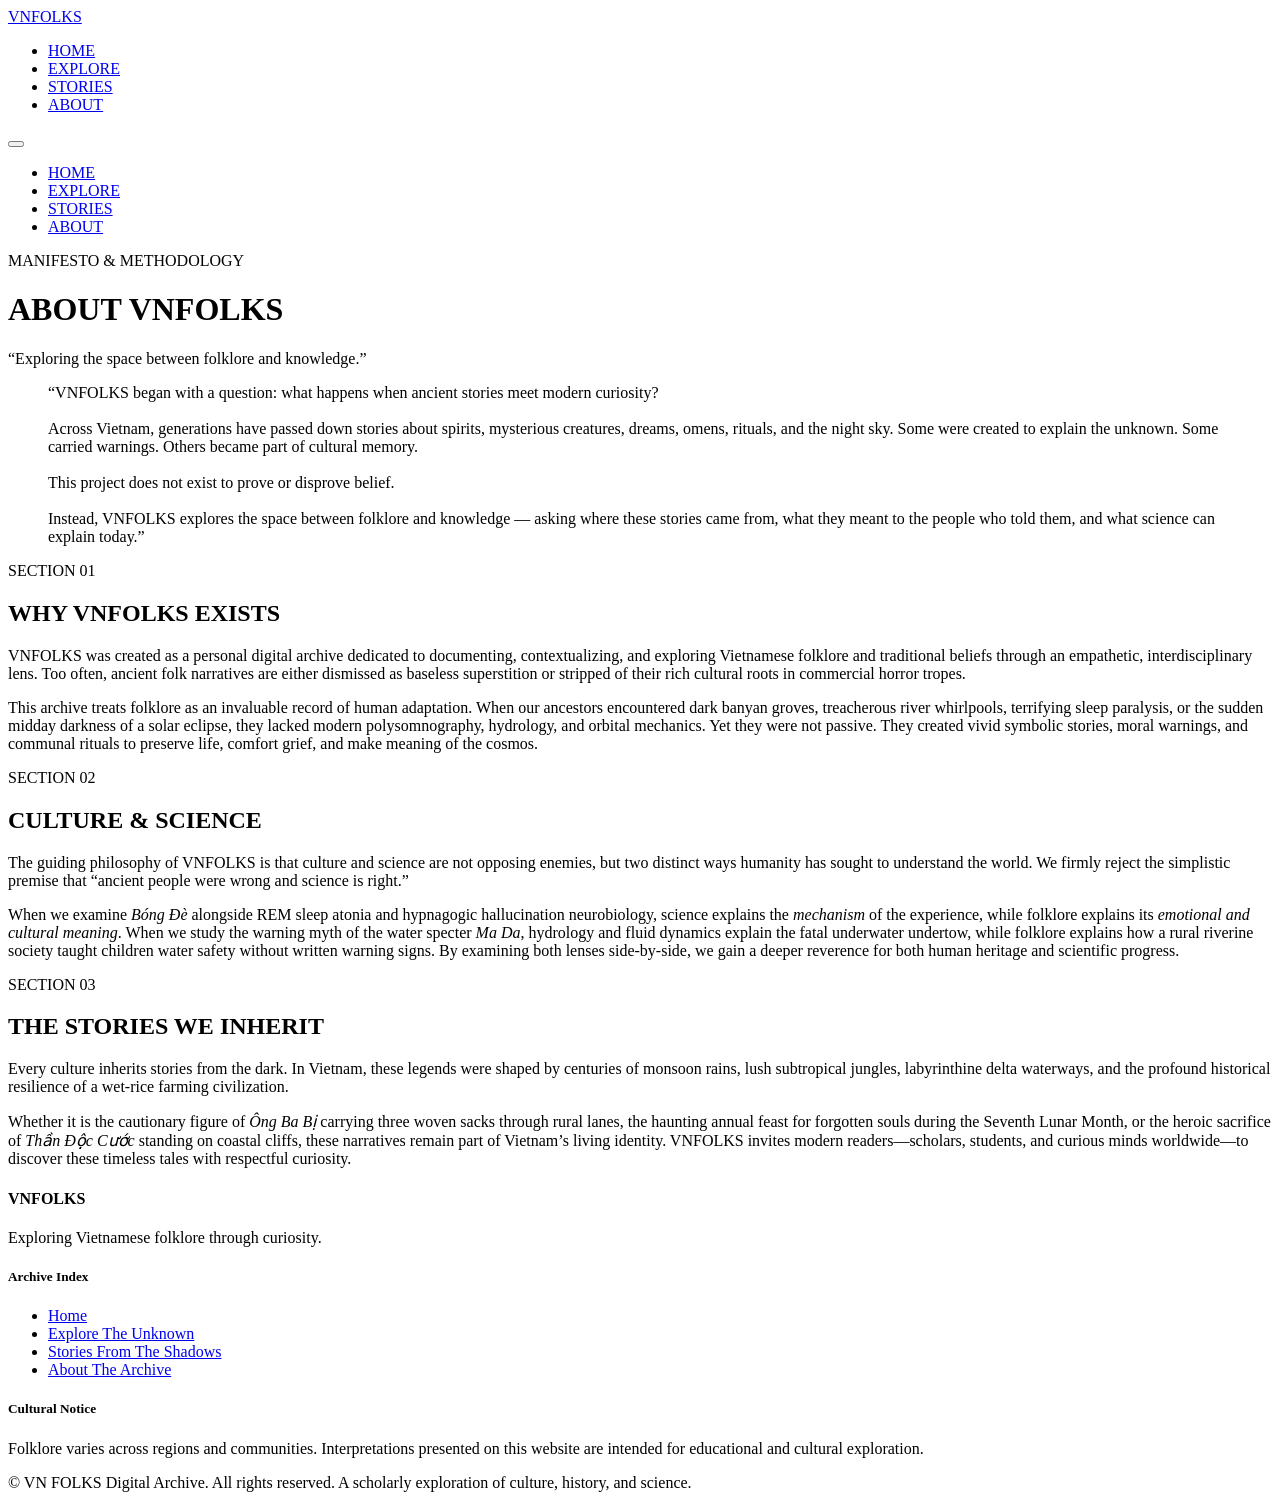
==== about.html @ e7b934da "add enhanced footer section to about.html with archive links and cultural notice" ====
<!DOCTYPE html>
<html lang="en">
<head>
  <meta charset="UTF-8">
  <meta name="viewport" content="width=device-width, initial-scale=1.0">
  <title>About The Archive — VN FOLKS</title>
  <meta name="description" content="About VN FOLKS: Exploring the space between Vietnamese folklore, cultural history, human psychology, and modern science.">
  <link rel="stylesheet" href="css/style.css">
  <link rel="stylesheet" href="css/pages.css">
</head>
<body>

    <!-- Site Header & Navigation Bar -->
  <header class="site-header" role="banner">
    <div class="container nav-wrapper">
      <a href="index.html" class="site-logo" aria-label="VN FOLKS Home">VNFOLKS</a>

      <nav role="navigation" aria-label="Main Navigation">
        <ul class="nav-links">
          <li class="nav-item"><a href="index.html">HOME</a></li>
          <li class="nav-item"><a href="explore.html">EXPLORE</a></li>
          <li class="nav-item"><a href="stories.html">STORIES</a></li>
          <li class="nav-item"><a href="about.html" class="active">ABOUT</a></li>
        </ul>
      </nav>

      <button class="mobile-toggle" aria-label="Toggle mobile menu" aria-expanded="false">
        <span class="hamburger-line"></span>
        <span class="hamburger-line"></span>
        <span class="hamburger-line"></span>
      </button>
    </div>
  </header>

   <!-- Mobile Drawer -->
  <div class="mobile-nav-drawer" role="navigation" aria-label="Mobile Navigation">
    <ul class="mobile-nav-links">
      <li><a href="index.html">HOME</a></li>
      <li><a href="explore.html">EXPLORE</a></li>
      <li><a href="stories.html">STORIES</a></li>
      <li><a href="about.html">ABOUT</a></li>
    </ul>
  </div>

  <main id="main-content">
    <!-- Archive Header Banner -->
    <header class="archive-page-header">
      <div class="container container-narrow">
        <span class="page-category-tag">MANIFESTO &amp; METHODOLOGY</span>
        <h1 class="page-title">ABOUT VNFOLKS</h1>
        <p class="page-subtitle">“Exploring the space between folklore and knowledge.”</p>
      </div>
    </header>

    <!-- Core Manifesto Hero Section -->
    <section class="about-manifesto-hero">
      <div class="container container-narrow">
        <div class="manifesto-quote-block">
          <blockquote>
            “VNFOLKS began with a question: what happens when ancient stories meet modern curiosity?
            <br><br>
            Across Vietnam, generations have passed down stories about spirits, mysterious creatures, dreams, omens, rituals, and the night sky. Some were created to explain the unknown. Some carried warnings. Others became part of cultural memory.
            <br><br>
            This project does not exist to prove or disprove belief.
            <br><br>
            Instead, VNFOLKS explores the space between folklore and knowledge — asking where these stories came from, what they meant to the people who told them, and what science can explain today.”
          </blockquote>

          <div class="ornamental-divider">
            <span class="divider-line"></span>
          </div>
        </div>
      </div>
    </section>

    <!-- In-Depth Sections -->
    <section class="about-sections-wrapper">
      <div class="container container-narrow">
        <!-- Section 1 -->
        <article class="about-article">
          <header class="article-header">
            <span class="article-number">SECTION 01</span>
            <h2 class="article-title">WHY VNFOLKS EXISTS</h2>
          </header>
          <p>
            VNFOLKS was created as a personal digital archive dedicated to documenting, contextualizing, and exploring Vietnamese folklore and traditional beliefs through an empathetic, interdisciplinary lens. Too often, ancient folk narratives are either dismissed as baseless superstition or stripped of their rich cultural roots in commercial horror tropes.
          </p>
          <p>
            This archive treats folklore as an invaluable record of human adaptation. When our ancestors encountered dark banyan groves, treacherous river whirlpools, terrifying sleep paralysis, or the sudden midday darkness of a solar eclipse, they lacked modern polysomnography, hydrology, and orbital mechanics. Yet they were not passive. They created vivid symbolic stories, moral warnings, and communal rituals to preserve life, comfort grief, and make meaning of the cosmos.
          </p>
        </article>

        <!-- Section 2 -->
        <article class="about-article">
          <header class="article-header">
            <span class="article-number">SECTION 02</span>
            <h2 class="article-title">CULTURE &amp; SCIENCE</h2>
          </header>
          <p>
            The guiding philosophy of VNFOLKS is that culture and science are not opposing enemies, but two distinct ways humanity has sought to understand the world. We firmly reject the simplistic premise that “ancient people were wrong and science is right.”
          </p>
          <p>
            When we examine <em>Bóng Đè</em> alongside REM sleep atonia and hypnagogic hallucination neurobiology, science explains the <em>mechanism</em> of the experience, while folklore explains its <em>emotional and cultural meaning</em>. When we study the warning myth of the water specter <em>Ma Da</em>, hydrology and fluid dynamics explain the fatal underwater undertow, while folklore explains how a rural riverine society taught children water safety without written warning signs. By examining both lenses side-by-side, we gain a deeper reverence for both human heritage and scientific progress.
          </p>
        </article>

        <!-- Section 3 -->
        <article class="about-article">
          <header class="article-header">
            <span class="article-number">SECTION 03</span>
            <h2 class="article-title">THE STORIES WE INHERIT</h2>
          </header>
          <p>
            Every culture inherits stories from the dark. In Vietnam, these legends were shaped by centuries of monsoon rains, lush subtropical jungles, labyrinthine delta waterways, and the profound historical resilience of a wet-rice farming civilization.
          </p>
          <p>
            Whether it is the cautionary figure of <em>Ông Ba Bị</em> carrying three woven sacks through rural lanes, the haunting annual feast for forgotten souls during the Seventh Lunar Month, or the heroic sacrifice of <em>Thần Độc Cước</em> standing on coastal cliffs, these narratives remain part of Vietnam’s living identity. VNFOLKS invites modern readers—scholars, students, and curious minds worldwide—to discover these timeless tales with respectful curiosity.
          </p>
        </article>
      </div>
    </section>
  </main>

  <!-- Site Footer -->
  <footer class="site-footer" role="contentinfo">
    <div class="container">
      <div class="footer-top">
        <div class="footer-brand">
          <h4>VNFOLKS</h4>
          <p>Exploring Vietnamese folklore through curiosity.</p>
        </div>

        <div class="footer-nav">
          <h5>Archive Index</h5>
          <ul>
            <li><a href="index.html">Home</a></li>
            <li><a href="explore.html">Explore The Unknown</a></li>
            <li><a href="stories.html">Stories From The Shadows</a></li>
            <li><a href="about.html">About The Archive</a></li>
          </ul>
        </div>

        <div class="footer-info">
          <h5>Cultural Notice</h5>
          <p class="footer-disclaimer-text">
            Folklore varies across regions and communities. Interpretations presented on this website are intended for educational and cultural exploration.
          </p>
        </div>
      </div>

      <div class="footer-bottom">
        <span>&copy; VN FOLKS Digital Archive. All rights reserved.</span>
        <span>A scholarly exploration of culture, history, and science.</span>
      </div>
    </div>
  </footer>

  <script src="js/main.js"></script>
</body>
</html>
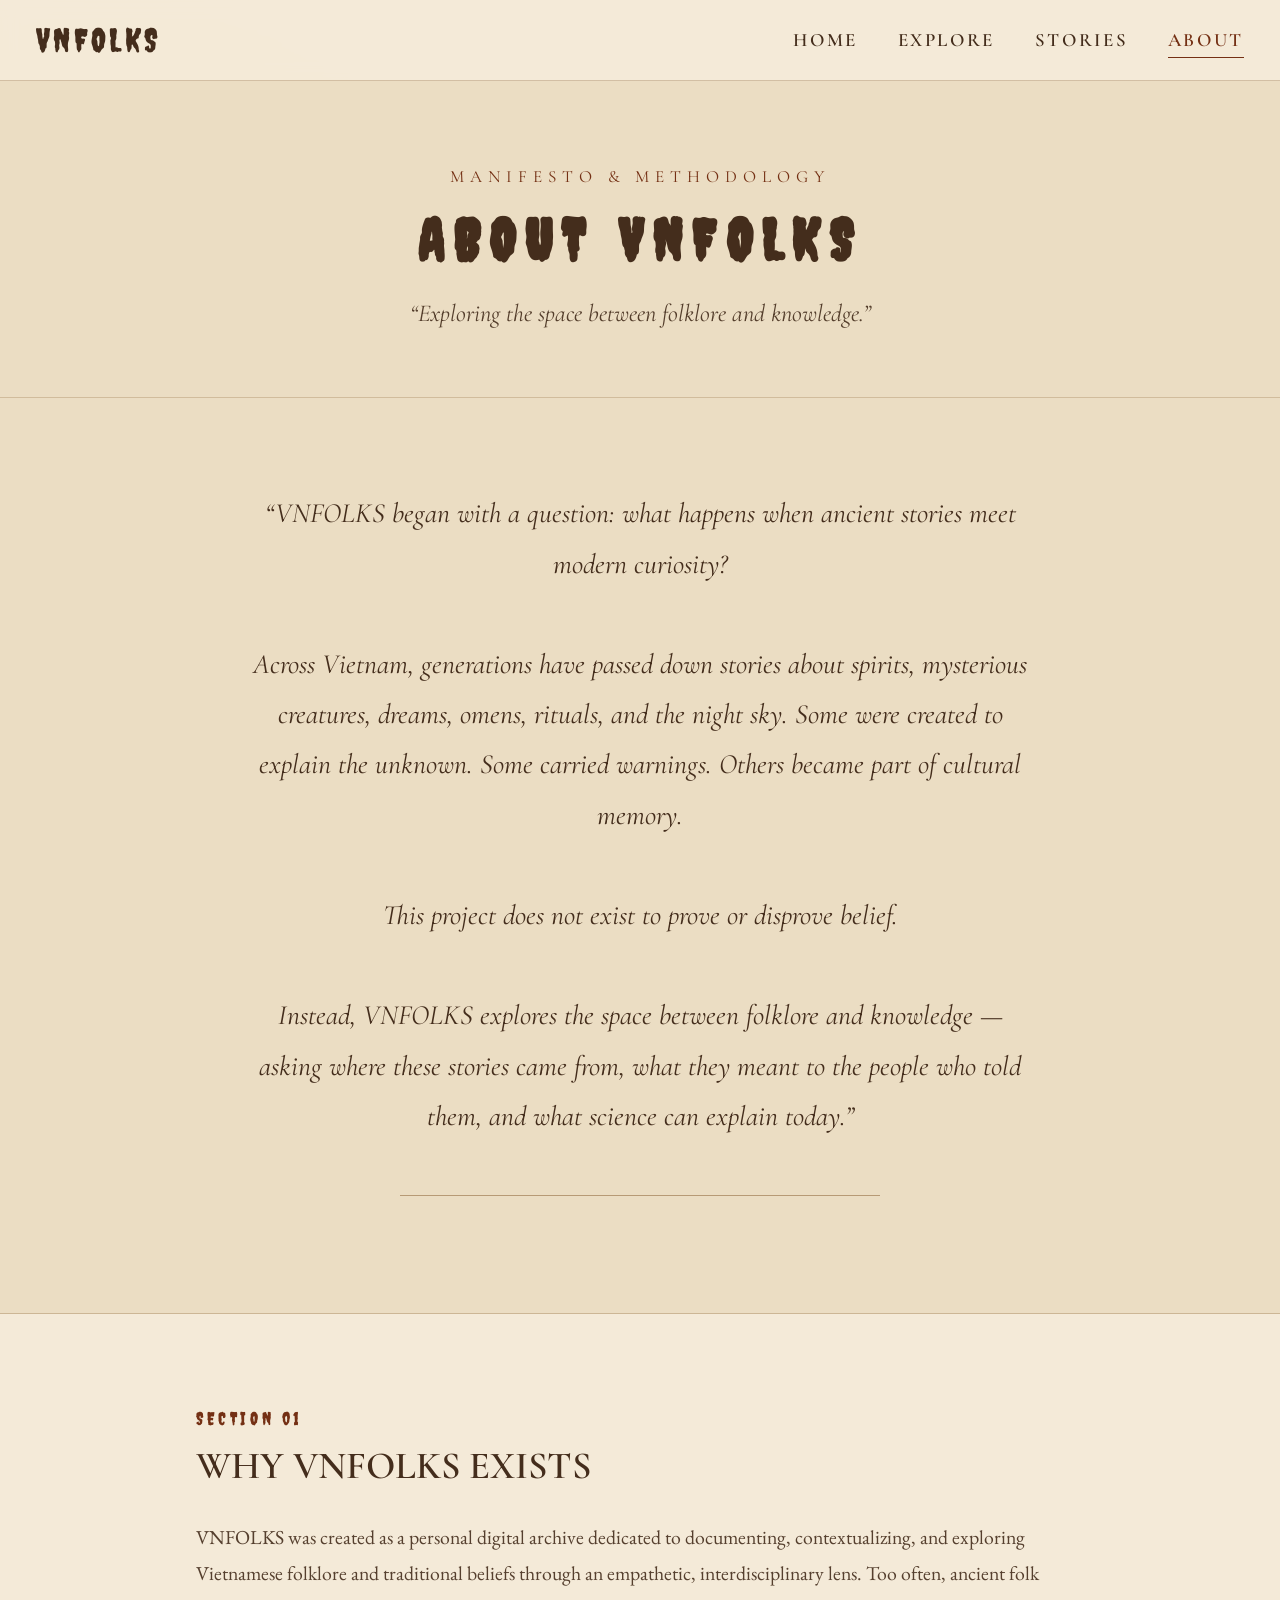
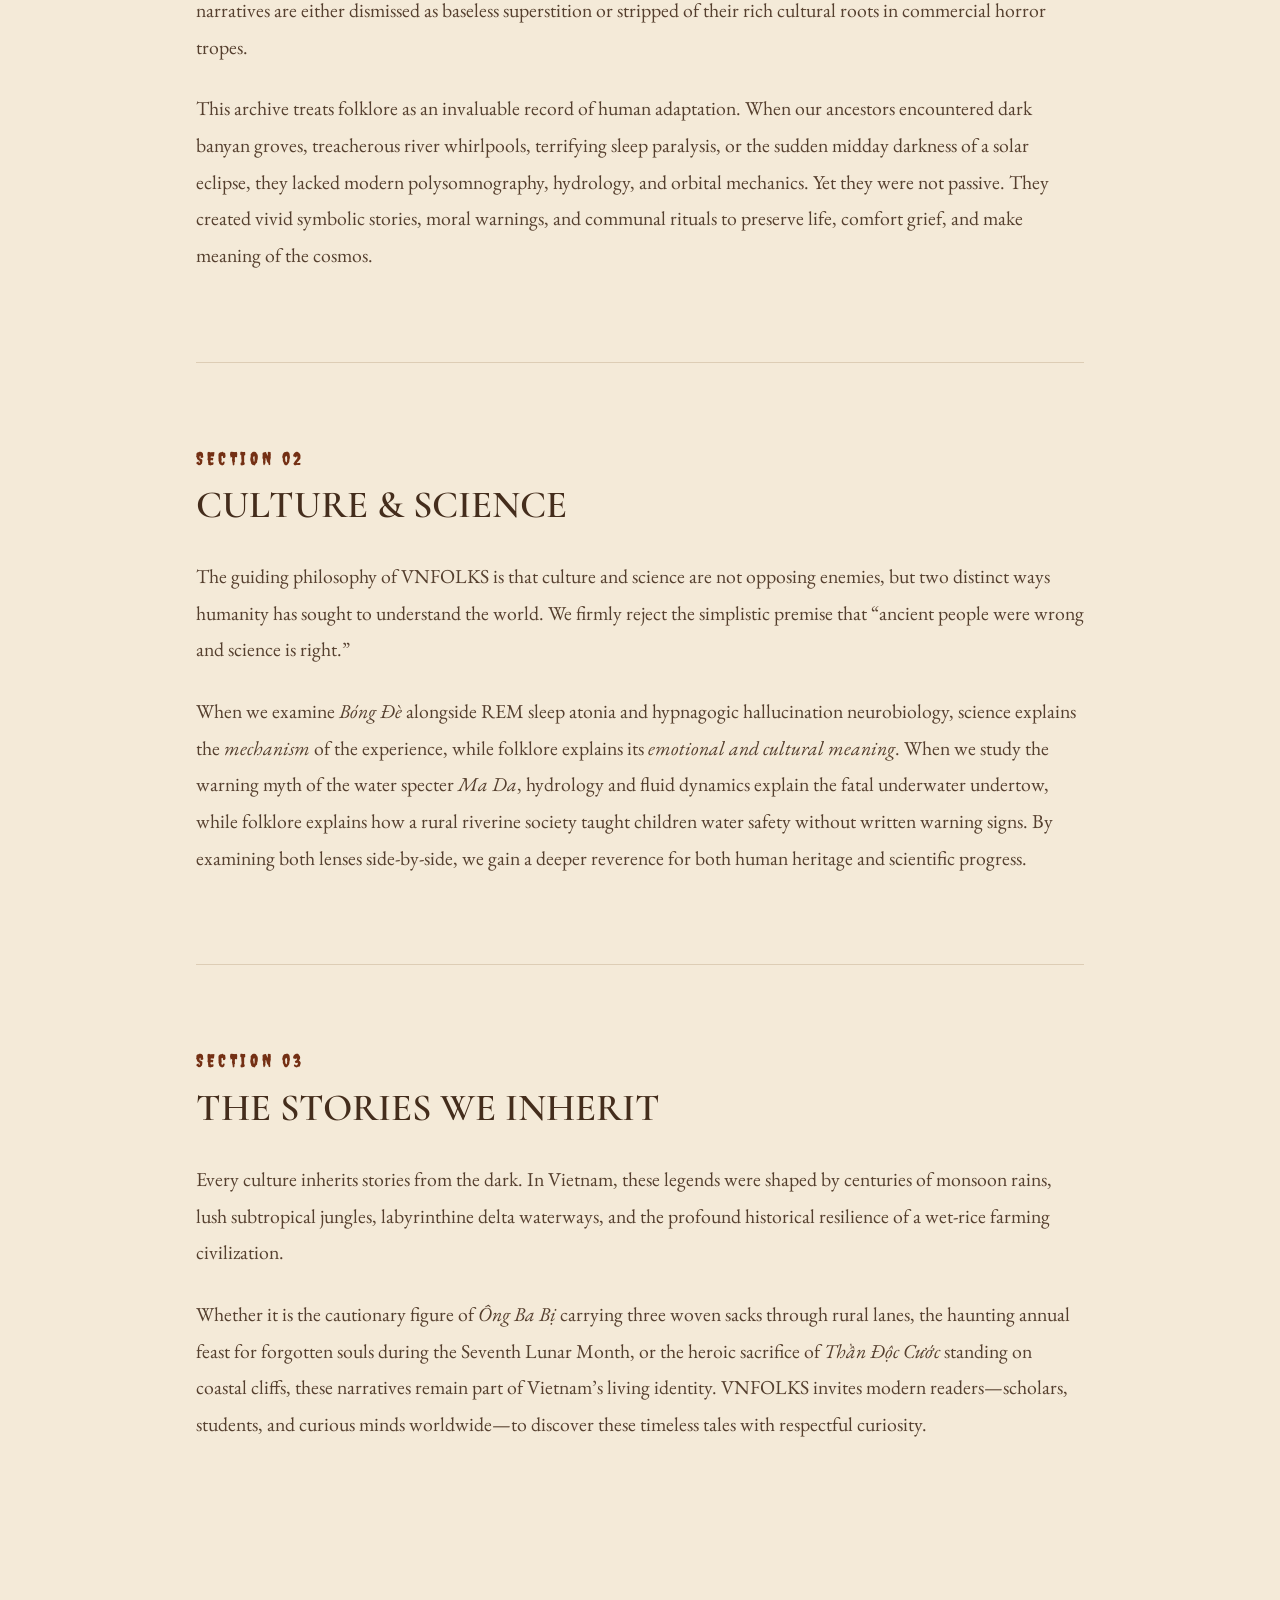
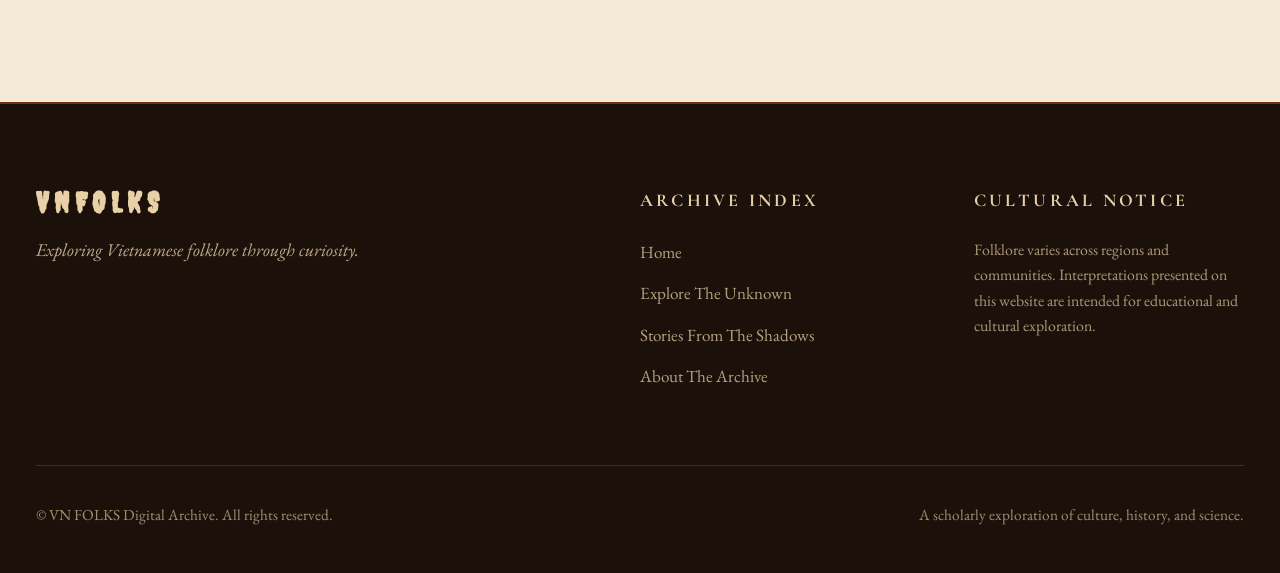
==== commit 1c400574: "Add favicon to all HTML pages" ====
--- a/about.html
+++ b/about.html
@@ -7,6 +7,7 @@
   <meta name="description" content="About VN FOLKS: Exploring the space between Vietnamese folklore, cultural history, human psychology, and modern science.">
   <link rel="stylesheet" href="css/style.css">
   <link rel="stylesheet" href="css/pages.css">
+  <link rel="icon" type="image" href="/assets/favicon.png">
 </head>
 <body>
 
--- a/css/style.css
+++ b/css/style.css
@@ -0,0 +1,699 @@
+/* ==========================================================================
+   VN FOLKS — Digital Folklore Archive
+   Main Stylesheet & Design System
+   ========================================================================== */
+
+@import url('https://fonts.googleapis.com/css2?family=Creepster&family=Cormorant+Garamond:ital,wght@0,400;0,600;0,700;1,400;1,600&family=EB+Garamond:ital,wght@0,400;0,500;0,600;1,400&display=swap');
+
+:root {
+  /* Official Palette */
+  --c-golden-butter: #E8D1A7;
+  --c-toasted-caramel: #84592B;
+  --c-spiced-wine: #743014;
+  --c-olive-harvest: #9D9167;
+  --c-cowhide-cocoa: #442D1C;
+
+  /* Atmospheric Parchment & Dark Tones */
+  --bg-parchment: #F4EAD8;
+  --bg-parchment-warm: #EBDDC3;
+  --bg-dark-archive: #1B110A;
+  --bg-dark-card: #251810;
+  --bg-modal-overlay: rgba(18, 10, 6, 0.88);
+
+  /* Typography Variables */
+  --font-display: 'Creepster', cursive, serif;
+  --font-heading: 'Cormorant Garamond', 'Georgia', serif;
+  --font-body: 'EB Garamond', 'Times New Roman', serif;
+
+  /* Borders & Dividers */
+  --border-fine: 1px solid rgba(132, 89, 43, 0.28);
+  --border-gold: 1px solid rgba(232, 209, 167, 0.35);
+  --border-wine: 1px solid rgba(116, 48, 20, 0.4);
+
+  /* Transitions */
+  --tr-fast: 0.2s ease;
+  --tr-smooth: 0.4s cubic-bezier(0.16, 1, 0.3, 1);
+}
+
+/* --------------------------------------------------------------------------
+   Reset & Base Setup
+   -------------------------------------------------------------------------- */
+*, *::before, *::after {
+  box-sizing: border-box;
+  margin: 0;
+  padding: 0;
+}
+
+html {
+  font-size: 18px;
+  scroll-behavior: smooth;
+  background-color: var(--bg-parchment);
+  color: var(--c-cowhide-cocoa);
+}
+
+body {
+  font-family: var(--font-body);
+  line-height: 1.7;
+  min-height: 100vh;
+  display: flex;
+  flex-direction: column;
+  background-color: var(--bg-parchment);
+  background-image: 
+    radial-gradient(circle at 10% 20%, rgba(232, 209, 167, 0.25) 0%, transparent 40%),
+    radial-gradient(circle at 90% 80%, rgba(132, 89, 43, 0.08) 0%, transparent 50%),
+    linear-gradient(180deg, rgba(244, 234, 216, 0.98) 0%, rgba(235, 221, 195, 0.95) 100%);
+  background-attachment: fixed;
+  overflow-x: hidden;
+}
+
+/* --------------------------------------------------------------------------
+   Global Layout Containers
+   -------------------------------------------------------------------------- */
+.container {
+  width: 100%;
+  max-width: 1280px;
+  margin: 0 auto;
+  padding: 0 2rem;
+}
+
+.container-narrow {
+  max-width: 960px;
+}
+
+/* --------------------------------------------------------------------------
+   Header & Navigation
+   -------------------------------------------------------------------------- */
+.site-header {
+  position: sticky;
+  top: 0;
+  z-index: 1000;
+  background-color: rgba(244, 234, 216, 0.94);
+  backdrop-filter: blur(8px);
+  border-bottom: 1px solid rgba(132, 89, 43, 0.3);
+  transition: background-color var(--tr-smooth), border-color var(--tr-smooth);
+}
+
+.site-header.dark-header {
+  background-color: rgba(27, 17, 10, 0.96);
+  border-bottom: 1px solid rgba(157, 145, 103, 0.3);
+}
+
+.nav-wrapper {
+  display: flex;
+  align-items: center;
+  justify-content: space-between;
+  height: 80px;
+}
+
+.site-logo {
+  display: inline-block;
+  text-decoration: none;
+  color: var(--c-cowhide-cocoa);
+  font-family: var(--font-display);
+  font-size: 1.85rem;
+  font-weight: 400;
+  letter-spacing: 0.1em;
+  transition: opacity var(--tr-fast), transform var(--tr-fast);
+}
+
+.site-header.dark-header .site-logo {
+  color: var(--c-golden-butter);
+}
+
+.site-logo:hover {
+  opacity: 0.85;
+  transform: scale(1.02);
+}
+
+.nav-links {
+  display: flex;
+  align-items: center;
+  list-style: none;
+  gap: 2.2rem;
+}
+
+.nav-item a {
+  text-decoration: none;
+  font-family: var(--font-heading);
+  font-size: 1.05rem;
+  font-weight: 600;
+  letter-spacing: 0.14em;
+  text-transform: uppercase;
+  color: var(--c-cowhide-cocoa);
+  position: relative;
+  padding: 0.4rem 0;
+  transition: color var(--tr-fast);
+}
+
+.site-header.dark-header .nav-item a {
+  color: var(--c-golden-butter);
+}
+
+.nav-item a::after {
+  content: '';
+  position: absolute;
+  bottom: 0;
+  left: 0;
+  width: 0%;
+  height: 1px;
+  background-color: var(--c-spiced-wine);
+  transition: width var(--tr-smooth);
+}
+
+.site-header.dark-header .nav-item a::after {
+  background-color: var(--c-golden-butter);
+}
+
+.nav-item a:hover::after,
+.nav-item a.active::after {
+  width: 100%;
+}
+
+.nav-item a:hover,
+.nav-item a.active {
+  color: var(--c-spiced-wine);
+}
+
+.site-header.dark-header .nav-item a:hover,
+.site-header.dark-header .nav-item a.active {
+  color: #fff;
+}
+
+/* Mobile Nav Toggle */
+.mobile-toggle {
+  display: none;
+  background: none;
+  border: none;
+  cursor: pointer;
+  padding: 0.5rem;
+  color: var(--c-cowhide-cocoa);
+}
+
+.site-header.dark-header .mobile-toggle {
+  color: var(--c-golden-butter);
+}
+
+.hamburger-line {
+  display: block;
+  width: 26px;
+  height: 2px;
+  margin: 5px 0;
+  background-color: currentColor;
+  transition: transform var(--tr-smooth), opacity var(--tr-smooth);
+}
+
+/* Mobile Nav Drawer */
+.mobile-nav-drawer {
+  display: none;
+  position: fixed;
+  top: 80px;
+  left: 0;
+  width: 100%;
+  background-color: var(--bg-parchment-warm);
+  border-bottom: 2px solid var(--c-toasted-caramel);
+  padding: 2rem 0;
+  z-index: 999;
+  box-shadow: 0 10px 30px rgba(0, 0, 0, 0.15);
+}
+
+.site-header.dark-header + .mobile-nav-drawer,
+body.dark-mode .mobile-nav-drawer {
+  background-color: var(--bg-dark-card);
+  border-bottom: 2px solid var(--c-spiced-wine);
+}
+
+.mobile-nav-drawer.open {
+  display: block;
+  animation: slideDown 0.3s ease forwards;
+}
+
+.mobile-nav-links {
+  list-style: none;
+  display: flex;
+  flex-direction: column;
+  gap: 1.5rem;
+  text-align: center;
+}
+
+.mobile-nav-links a {
+  text-decoration: none;
+  font-family: var(--font-heading);
+  font-size: 1.25rem;
+  letter-spacing: 0.15em;
+  text-transform: uppercase;
+  color: var(--c-cowhide-cocoa);
+}
+
+body.dark-mode .mobile-nav-links a {
+  color: var(--c-golden-butter);
+}
+
+/* --------------------------------------------------------------------------
+   Typography & Atmospheric Elements
+   -------------------------------------------------------------------------- */
+h1, h2, h3, h4 {
+  font-family: var(--font-heading);
+  font-weight: 600;
+  color: var(--c-cowhide-cocoa);
+  line-height: 1.25;
+}
+
+.display-title {
+  font-family: var(--font-display);
+  font-weight: 700;
+  letter-spacing: 0.18em;
+  text-transform: uppercase;
+}
+
+p {
+  margin-bottom: 1.2rem;
+}
+
+.lead-text {
+  font-size: 1.2rem;
+  font-style: italic;
+  line-height: 1.8;
+  color: var(--c-cowhide-cocoa);
+  opacity: 0.9;
+}
+
+/* Ornamental Horizontal Divider */
+.ornamental-divider {
+  display: flex;
+  align-items: center;
+  justify-content: center;
+  margin: 3rem auto;
+  width: 100%;
+  max-width: 480px;
+  opacity: 0.5;
+}
+
+.divider-line {
+  flex: 1;
+  height: 1px;
+  background-color: var(--c-toasted-caramel);
+}
+
+/* Buttons */
+.btn-archive {
+  display: inline-flex;
+  align-items: center;
+  justify-content: center;
+  gap: 0.8rem;
+  text-decoration: none;
+  font-family: var(--font-heading);
+  font-size: 1rem;
+  font-weight: 600;
+  letter-spacing: 0.2em;
+  text-transform: uppercase;
+  padding: 0.85rem 2.2rem;
+  border: 1px solid var(--c-cowhide-cocoa);
+  background-color: transparent;
+  color: var(--c-cowhide-cocoa);
+  cursor: pointer;
+  position: relative;
+  transition: all var(--tr-smooth);
+}
+
+.btn-archive::before {
+  content: '';
+  position: absolute;
+  top: 3px;
+  left: 3px;
+  right: 3px;
+  bottom: 3px;
+  border: 1px solid transparent;
+  transition: border-color var(--tr-smooth);
+}
+
+.btn-archive:hover {
+  background-color: var(--c-cowhide-cocoa);
+  color: var(--c-golden-butter);
+  box-shadow: 0 6px 18px rgba(68, 45, 28, 0.2);
+  transform: translateY(-2px);
+}
+
+.btn-archive:hover::before {
+  border-color: rgba(232, 209, 167, 0.5);
+}
+
+.btn-archive.btn-wine {
+  border-color: var(--c-spiced-wine);
+  color: var(--c-spiced-wine);
+}
+
+.btn-archive.btn-wine:hover {
+  background-color: var(--c-spiced-wine);
+  color: var(--c-golden-butter);
+}
+
+.btn-archive.btn-gold {
+  border-color: var(--c-golden-butter);
+  color: var(--c-golden-butter);
+}
+
+.btn-archive.btn-gold:hover {
+  background-color: var(--c-golden-butter);
+  color: var(--c-cowhide-cocoa);
+}
+
+/* --------------------------------------------------------------------------
+   HOMEPAGE SPECIFIC (Matching Reference Image)
+   -------------------------------------------------------------------------- */
+.home-hero-section {
+  position: relative;
+  width: 100%;
+  min-height: calc(100vh - 80px);
+  display: flex;
+  flex-direction: column;
+  justify-content: center;
+  align-items: center;
+  background-color: #E8D1A7;
+  overflow: hidden;
+  border-bottom: 1px solid rgba(132, 89, 43, 0.35);
+}
+
+/* Desktop reference image background setup */
+.hero-visual-canvas {
+  position: absolute;
+  top: 0;
+  left: 0;
+  width: 100%;
+  height: 100%;
+  background-image: url('../assets/homebackground.png');
+  background-size: cover;
+  background-position: center center;
+  background-repeat: no-repeat;
+  opacity: 0.95;
+  z-index: 1;
+}
+
+/* Subtle overlay vignette for readability */
+.hero-vignette {
+  position: absolute;
+  top: 0;
+  left: 0;
+  width: 100%;
+  height: 100%;
+  background: radial-gradient(circle at center, rgba(232, 209, 167, 0.2) 20%, rgba(200, 175, 135, 0.3) 100%);
+  z-index: 2;
+  pointer-events: none;
+}
+
+/* Hero Centered Typography */
+.hero-content {
+  position: relative;
+  z-index: 3;
+  text-align: center;
+  max-width: 780px;
+  padding: 3rem 1.5rem;
+  margin: auto;
+}
+
+.hero-tagline-small {
+  font-family: var(--font-heading);
+  font-size: 1.15rem;
+  letter-spacing: 0.35em;
+  text-transform: uppercase;
+  color: var(--c-cowhide-cocoa);
+  margin-bottom: 0.5rem;
+  opacity: 0.9;
+}
+
+.hero-main-title {
+  font-family: var(--font-display);
+  font-size: clamp(3.8rem, 8.5vw, 7.2rem);
+  font-weight: 400;
+  letter-spacing: 0.12em;
+  color: var(--c-cowhide-cocoa);
+  text-shadow: 0 3px 6px rgba(68, 45, 28, 0.15);
+  margin-bottom: 1.2rem;
+  line-height: 1.1;
+}
+
+.hero-subtitle {
+  font-family: var(--font-heading);
+  font-size: clamp(1.1rem, 2.2vw, 1.45rem);
+  font-style: italic;
+  color: var(--c-spiced-wine);
+  letter-spacing: 0.05em;
+  line-height: 1.6;
+  margin-bottom: 0;
+}
+
+/* Responsive fallback elements for screens where background image crops */
+.hero-responsive-elements {
+  display: none; /* Only triggered in mobile breakpoint */
+}
+
+/* Home Intro Section Below Hero */
+.home-intro-section {
+  padding: 5.5rem 0;
+  background-color: var(--bg-parchment);
+  border-bottom: 1px solid rgba(132, 89, 43, 0.25);
+  text-align: center;
+}
+
+.intro-box {
+  max-width: 820px;
+  margin: 0 auto;
+}
+
+.intro-quote {
+  font-family: var(--font-heading);
+  font-size: clamp(1.25rem, 2.6vw, 1.65rem);
+  font-style: italic;
+  line-height: 1.8;
+  color: var(--c-cowhide-cocoa);
+  margin-bottom: 2.5rem;
+  position: relative;
+  padding: 0 1rem;
+}
+
+/* Four Pillars Featurette */
+.home-pillars-section {
+  padding: 5rem 0;
+  background-color: var(--bg-parchment-warm);
+}
+
+.section-label {
+  font-family: var(--font-heading);
+  font-size: 0.95rem;
+  letter-spacing: 0.3em;
+  text-transform: uppercase;
+  color: var(--c-spiced-wine);
+  text-align: center;
+  margin-bottom: 0.6rem;
+  display: block;
+}
+
+.section-title {
+  font-family: var(--font-display);
+  font-size: clamp(1.8rem, 3.5vw, 2.6rem);
+  text-align: center;
+  color: var(--c-cowhide-cocoa);
+  margin-bottom: 1.2rem;
+}
+
+.section-sub {
+  font-family: var(--font-heading);
+  font-size: 1.15rem;
+  font-style: italic;
+  text-align: center;
+  max-width: 650px;
+  margin: 0 auto 3.5rem;
+  opacity: 0.85;
+}
+
+.pillars-grid {
+  display: grid;
+  grid-template-columns: repeat(auto-fit, minmax(240px, 1fr));
+  gap: 2rem;
+  margin-top: 2rem;
+}
+
+.pillar-card {
+  background-color: var(--bg-parchment);
+  border: 1px solid rgba(132, 89, 43, 0.3);
+  padding: 2.2rem 1.6rem;
+  text-align: center;
+  transition: transform var(--tr-smooth), box-shadow var(--tr-smooth);
+}
+
+.pillar-card:hover {
+  transform: translateY(-4px);
+  box-shadow: 0 8px 24px rgba(68, 45, 28, 0.12);
+  border-color: var(--c-spiced-wine);
+}
+
+.pillar-title {
+  font-family: var(--font-heading);
+  font-size: 1.25rem;
+  letter-spacing: 0.08em;
+  margin-bottom: 0.8rem;
+}
+
+.pillar-desc {
+  font-size: 0.95rem;
+  line-height: 1.6;
+  opacity: 0.85;
+  margin-bottom: 0;
+}
+
+/* --------------------------------------------------------------------------
+   Footer Section
+   -------------------------------------------------------------------------- */
+.site-footer {
+  margin-top: auto;
+  background-color: var(--bg-dark-archive);
+  color: var(--c-golden-butter);
+  border-top: 2px solid var(--c-spiced-wine);
+  padding: 4.5rem 0 2.5rem;
+}
+
+.footer-top {
+  display: grid;
+  grid-template-columns: 2fr 1fr 1fr;
+  gap: 3.5rem;
+  padding-bottom: 3.5rem;
+  border-bottom: 1px solid rgba(232, 209, 167, 0.15);
+}
+
+.footer-brand h4 {
+  font-family: var(--font-display);
+  font-size: 1.6rem;
+  letter-spacing: 0.2em;
+  color: var(--c-golden-butter);
+  margin-bottom: 0.8rem;
+}
+
+.footer-brand p {
+  font-size: 1rem;
+  font-style: italic;
+  opacity: 0.8;
+  max-width: 440px;
+}
+
+.footer-nav h5,
+.footer-info h5 {
+  font-family: var(--font-heading);
+  font-size: 1rem;
+  letter-spacing: 0.18em;
+  text-transform: uppercase;
+  color: var(--c-golden-butter);
+  margin-bottom: 1.2rem;
+}
+
+.footer-nav ul {
+  list-style: none;
+}
+
+.footer-nav li {
+  margin-bottom: 0.6rem;
+}
+
+.footer-nav a {
+  text-decoration: none;
+  font-size: 0.95rem;
+  color: rgba(232, 209, 167, 0.75);
+  transition: color var(--tr-fast);
+}
+
+.footer-nav a:hover {
+  color: #fff;
+}
+
+.footer-disclaimer-text {
+  font-size: 0.88rem;
+  line-height: 1.6;
+  opacity: 0.7;
+}
+
+.footer-bottom {
+  padding-top: 2rem;
+  display: flex;
+  justify-content: space-between;
+  align-items: center;
+  font-size: 0.85rem;
+  opacity: 0.65;
+}
+
+/* --------------------------------------------------------------------------
+   Animations
+   -------------------------------------------------------------------------- */
+@keyframes fadeIn {
+  from { opacity: 0; transform: translateY(12px); }
+  to { opacity: 1; transform: translateY(0); }
+}
+
+@keyframes slideDown {
+  from { opacity: 0; transform: translateY(-15px); }
+  to { opacity: 1; transform: translateY(0); }
+}
+
+.animate-fade-in {
+  animation: fadeIn 0.8s var(--tr-smooth) forwards;
+}
+
+/* --------------------------------------------------------------------------
+   Responsive Breakpoints
+   -------------------------------------------------------------------------- */
+@media (max-width: 900px) {
+  .nav-links {
+    display: none;
+  }
+
+  .mobile-toggle {
+    display: block;
+  }
+
+  .hero-visual-canvas {
+    background-position: center top;
+    opacity: 0.9;
+  }
+
+  .hero-content {
+    background: rgba(244, 234, 216, 0.88);
+    backdrop-filter: blur(6px);
+    border: 1px solid rgba(132, 89, 43, 0.35);
+    border-radius: 4px;
+    box-shadow: 0 10px 30px rgba(68, 45, 28, 0.12);
+    margin: 1.5rem;
+    padding: 2.2rem 1.4rem;
+  }
+
+  .footer-top {
+    grid-template-columns: 1fr;
+    gap: 2.5rem;
+  }
+
+  .footer-bottom {
+    flex-direction: column;
+    gap: 1rem;
+    text-align: center;
+  }
+}
+
+@media (max-width: 640px) {
+  html {
+    font-size: 16px;
+  }
+
+  .nav-wrapper {
+    height: 70px;
+  }
+
+  .home-hero-section {
+    min-height: 85vh;
+  }
+
+  .hero-content {
+    padding: 1.8rem 1rem;
+    margin: 1rem;
+  }
+
+  .btn-archive {
+    width: 100%;
+    padding: 0.8rem 1.5rem;
+  }
+}
--- a/css/pages.css
+++ b/css/pages.css
@@ -0,0 +1,775 @@
+/* ==========================================================================
+   VN FOLKS — Page Components (Explore, Stories, About & Modals)
+   ========================================================================== */
+
+/* --------------------------------------------------------------------------
+   Page Header Banner
+   -------------------------------------------------------------------------- */
+.archive-page-header {
+  padding: 4.5rem 0 3.5rem;
+  text-align: center;
+  position: relative;
+  border-bottom: 1px solid rgba(132, 89, 43, 0.25);
+  background-color: var(--bg-parchment-warm);
+}
+
+.archive-page-header.dark-banner {
+  background-color: var(--bg-dark-archive);
+  border-bottom: 1px solid rgba(232, 209, 167, 0.2);
+  color: var(--c-golden-butter);
+}
+
+.archive-page-header.dark-banner h1 {
+  color: var(--c-golden-butter);
+}
+
+.archive-page-header.dark-banner .page-subtitle {
+  color: rgba(232, 209, 167, 0.85);
+}
+
+.page-category-tag {
+  font-family: var(--font-heading);
+  font-size: 0.95rem;
+  letter-spacing: 0.35em;
+  text-transform: uppercase;
+  color: var(--c-spiced-wine);
+  margin-bottom: 0.8rem;
+  display: block;
+}
+
+.dark-banner .page-category-tag {
+  color: var(--c-golden-butter);
+  opacity: 0.9;
+}
+
+.page-title {
+  font-family: var(--font-display);
+  font-size: clamp(2rem, 4.5vw, 3.4rem);
+  font-weight: 700;
+  letter-spacing: 0.16em;
+  margin-bottom: 1rem;
+}
+
+.page-subtitle {
+  font-family: var(--font-heading);
+  font-size: clamp(1.1rem, 2vw, 1.35rem);
+  font-style: italic;
+  max-width: 680px;
+  margin: 0 auto;
+  line-height: 1.6;
+  opacity: 0.9;
+}
+
+/* --------------------------------------------------------------------------
+   EXPLORE PAGE ARCHIVE GRID
+   -------------------------------------------------------------------------- */
+.explore-main-section {
+  padding: 4.5rem 0 6rem;
+}
+
+.explore-grid {
+  display: grid;
+  grid-template-columns: repeat(auto-fit, minmax(350px, 1fr));
+  gap: 2.8rem;
+}
+
+.explore-card {
+  background-color: var(--bg-parchment);
+  border: 1px solid rgba(132, 89, 43, 0.35);
+  display: flex;
+  flex-direction: column;
+  position: relative;
+  transition: transform var(--tr-smooth), box-shadow var(--tr-smooth), border-color var(--tr-smooth);
+}
+
+.explore-card:hover {
+  transform: translateY(-6px);
+  border-color: var(--c-spiced-wine);
+  box-shadow: 0 12px 28px rgba(68, 45, 28, 0.14);
+}
+
+.explore-card-media {
+  width: 100%;
+  height: 240px;
+  background-color: #20140c;
+  overflow: hidden;
+  position: relative;
+  border-bottom: 1px solid rgba(132, 89, 43, 0.3);
+}
+
+.explore-card-media img,
+.explore-card-media svg {
+  width: 100%;
+  height: 100%;
+  object-fit: cover;
+  transition: transform 0.6s ease;
+}
+
+.explore-card:hover .explore-card-media img,
+.explore-card:hover .explore-card-media svg {
+  transform: scale(1.03);
+}
+
+.card-badge {
+  position: absolute;
+  top: 14px;
+  right: 14px;
+  background-color: rgba(68, 45, 28, 0.88);
+  backdrop-filter: blur(4px);
+  color: var(--c-golden-butter);
+  font-family: var(--font-heading);
+  font-size: 0.78rem;
+  letter-spacing: 0.12em;
+  text-transform: uppercase;
+  padding: 0.35rem 0.85rem;
+  border: 1px solid rgba(232, 209, 167, 0.4);
+  z-index: 2;
+}
+
+.explore-card-content {
+  padding: 2rem;
+  display: flex;
+  flex-direction: column;
+  flex: 1;
+}
+
+.card-viet-name {
+  font-family: var(--font-heading);
+  font-size: 0.95rem;
+  font-style: italic;
+  color: var(--c-toasted-caramel);
+  margin-bottom: 0.4rem;
+}
+
+.explore-card-title {
+  font-family: var(--font-heading);
+  font-size: 1.55rem;
+  color: var(--c-cowhide-cocoa);
+  margin-bottom: 0.8rem;
+  line-height: 1.3;
+}
+
+.explore-card-desc {
+  font-size: 1rem;
+  line-height: 1.65;
+  color: var(--c-cowhide-cocoa);
+  opacity: 0.88;
+  margin-bottom: 2rem;
+  flex: 1;
+}
+
+.card-action-bar {
+  margin-top: auto;
+}
+
+.btn-discover {
+  width: 100%;
+  display: flex;
+  align-items: center;
+  justify-content: center;
+  padding: 0.8rem 1.4rem;
+  background-color: transparent;
+  border: 1px solid var(--c-toasted-caramel);
+  color: var(--c-cowhide-cocoa);
+  font-family: var(--font-heading);
+  font-size: 0.95rem;
+  font-weight: 600;
+  letter-spacing: 0.18em;
+  text-transform: uppercase;
+  cursor: pointer;
+  transition: all var(--tr-fast);
+}
+
+.btn-discover:hover {
+  background-color: var(--c-toasted-caramel);
+  color: var(--c-golden-butter);
+}
+
+/* --------------------------------------------------------------------------
+   STORIES PAGE (DARK ARCHIVE)
+   -------------------------------------------------------------------------- */
+body.dark-stories-page {
+  background-color: var(--bg-dark-archive);
+  background-image: 
+    radial-gradient(circle at 10% 10%, rgba(116, 48, 20, 0.15) 0%, transparent 40%),
+    radial-gradient(circle at 90% 90%, rgba(68, 45, 28, 0.2) 0%, transparent 50%),
+    linear-gradient(180deg, #18100a 0%, #120905 100%);
+  color: var(--c-golden-butter);
+}
+
+.stories-main-section {
+  padding: 3rem 0 6rem;
+}
+
+/* Category Filter Bar */
+.filter-bar-wrapper {
+  display: flex;
+  justify-content: center;
+  align-items: center;
+  flex-wrap: wrap;
+  gap: 0.8rem;
+  margin-bottom: 3.5rem;
+}
+
+.filter-btn {
+  background: transparent;
+  border: 1px solid rgba(232, 209, 167, 0.3);
+  color: rgba(232, 209, 167, 0.8);
+  font-family: var(--font-heading);
+  font-size: 0.9rem;
+  letter-spacing: 0.15em;
+  text-transform: uppercase;
+  padding: 0.6rem 1.4rem;
+  cursor: pointer;
+  transition: all var(--tr-fast);
+}
+
+.filter-btn:hover,
+.filter-btn.active {
+  background-color: var(--c-spiced-wine);
+  border-color: var(--c-golden-butter);
+  color: var(--c-golden-butter);
+}
+
+/* Stories Grid */
+.stories-grid {
+  display: grid;
+  grid-template-columns: repeat(auto-fit, minmax(340px, 1fr));
+  gap: 2.5rem;
+}
+
+.story-card {
+  background-color: var(--bg-dark-card);
+  border: 1px solid rgba(157, 145, 103, 0.25);
+  display: flex;
+  flex-direction: column;
+  position: relative;
+  transition: transform var(--tr-smooth), border-color var(--tr-smooth), box-shadow var(--tr-smooth);
+}
+
+.story-card:hover {
+  transform: translateY(-6px);
+  border-color: var(--c-golden-butter);
+  box-shadow: 0 10px 30px rgba(0, 0, 0, 0.5);
+}
+
+.story-card-media {
+  width: 100%;
+  height: 230px;
+  background-color: #0c0704;
+  overflow: hidden;
+  border-bottom: 1px solid rgba(157, 145, 103, 0.2);
+}
+
+.story-card-media img,
+.story-card-media svg {
+  width: 100%;
+  height: 100%;
+  object-fit: cover;
+  transition: transform 0.6s ease;
+}
+
+.story-card:hover .story-card-media img,
+.story-card:hover .story-card-media svg {
+  transform: scale(1.03);
+}
+
+.story-card-content {
+  padding: 1.8rem;
+  display: flex;
+  flex-direction: column;
+  flex: 1;
+}
+
+.story-region-tag {
+  font-family: var(--font-heading);
+  font-size: 0.85rem;
+  letter-spacing: 0.15em;
+  text-transform: uppercase;
+  color: var(--c-olive-harvest);
+  margin-bottom: 0.5rem;
+}
+
+.story-card-title {
+  font-family: var(--font-heading);
+  font-size: 1.5rem;
+  color: var(--c-golden-butter);
+  margin-bottom: 0.3rem;
+}
+
+.story-card-epithet {
+  font-family: var(--font-heading);
+  font-size: 1rem;
+  font-style: italic;
+  color: var(--c-toasted-caramel);
+  margin-bottom: 1rem;
+}
+
+.story-card-desc {
+  font-size: 0.96rem;
+  line-height: 1.6;
+  color: rgba(232, 209, 167, 0.85);
+  margin-bottom: 1.8rem;
+  flex: 1;
+}
+
+.btn-read-story {
+  width: 100%;
+  display: flex;
+  align-items: center;
+  justify-content: center;
+  padding: 0.8rem 1.4rem;
+  background-color: transparent;
+  border: 1px solid var(--c-spiced-wine);
+  color: var(--c-golden-butter);
+  font-family: var(--font-heading);
+  font-size: 0.9rem;
+  font-weight: 600;
+  letter-spacing: 0.18em;
+  text-transform: uppercase;
+  cursor: pointer;
+  transition: all var(--tr-fast);
+}
+
+.btn-read-story:hover {
+  background-color: var(--c-spiced-wine);
+  color: #fff;
+  border-color: var(--c-golden-butter);
+}
+
+/* --------------------------------------------------------------------------
+   ABOUT PAGE EDITORIAL STYLING
+   -------------------------------------------------------------------------- */
+.about-manifesto-hero {
+  padding: 5rem 0 3.5rem;
+  background-color: var(--bg-parchment-warm);
+  border-bottom: 1px solid rgba(132, 89, 43, 0.3);
+}
+
+.manifesto-quote-block {
+  max-width: 820px;
+  margin: 0 auto;
+  text-align: center;
+  position: relative;
+  padding: 0 1rem;
+}
+
+.manifesto-quote-block blockquote {
+  font-family: var(--font-heading);
+  font-size: clamp(1.2rem, 2.2vw, 1.55rem);
+  font-style: italic;
+  line-height: 1.8;
+  color: var(--c-cowhide-cocoa);
+  margin-bottom: 2rem;
+}
+
+.about-sections-wrapper {
+  padding: 5rem 0;
+}
+
+.about-article {
+  margin-bottom: 4.5rem;
+  padding-bottom: 3.5rem;
+  border-bottom: 1px solid rgba(132, 89, 43, 0.2);
+}
+
+.about-article:last-of-type {
+  border-bottom: none;
+}
+
+.article-header {
+  margin-bottom: 1.6rem;
+}
+
+.article-number {
+  font-family: var(--font-display);
+  font-size: 1rem;
+  letter-spacing: 0.2em;
+  color: var(--c-spiced-wine);
+  display: block;
+  margin-bottom: 0.4rem;
+}
+
+.article-title {
+  font-family: var(--font-heading);
+  font-size: clamp(1.6rem, 3vw, 2.2rem);
+  color: var(--c-cowhide-cocoa);
+}
+
+.about-article p {
+  font-size: 1.1rem;
+  line-height: 1.85;
+  color: var(--c-cowhide-cocoa);
+  opacity: 0.9;
+  margin-bottom: 1.4rem;
+}
+
+/* --------------------------------------------------------------------------
+   INTERACTIVE DOSSIER / MODAL SYSTEM
+   -------------------------------------------------------------------------- */
+.modal-overlay {
+  display: none;
+  position: fixed;
+  top: 0;
+  left: 0;
+  width: 100%;
+  height: 100%;
+  background-color: var(--bg-modal-overlay);
+  backdrop-filter: blur(6px);
+  z-index: 2000;
+  overflow-y: auto;
+  padding: 2.5rem 1rem;
+}
+
+.modal-overlay.active {
+  display: flex;
+  align-items: center;
+  justify-content: center;
+}
+
+.modal-window {
+  background-color: var(--bg-parchment);
+  border: 2px solid var(--c-toasted-caramel);
+  width: 100%;
+  max-width: 900px;
+  margin: auto;
+  position: relative;
+  box-shadow: 0 20px 60px rgba(0, 0, 0, 0.6);
+  animation: fadeIn 0.35s ease forwards;
+}
+
+.dark-modal {
+  background-color: #1c120b;
+  border-color: var(--c-golden-butter);
+  color: var(--c-golden-butter);
+}
+
+.modal-close-btn {
+  position: absolute;
+  top: 18px;
+  right: 18px;
+  width: 40px;
+  height: 40px;
+  background-color: rgba(68, 45, 28, 0.15);
+  border: 1px solid var(--c-toasted-caramel);
+  color: var(--c-cowhide-cocoa);
+  font-size: 1.6rem;
+  display: flex;
+  align-items: center;
+  justify-content: center;
+  cursor: pointer;
+  transition: all var(--tr-fast);
+  z-index: 10;
+}
+
+.dark-modal .modal-close-btn {
+  background-color: rgba(232, 209, 167, 0.15);
+  border-color: var(--c-golden-butter);
+  color: var(--c-golden-butter);
+}
+
+.modal-close-btn:hover {
+  background-color: var(--c-spiced-wine);
+  color: #fff;
+}
+
+.modal-header-section {
+  padding: 2.8rem 2.8rem 1.8rem;
+  border-bottom: 1px solid rgba(132, 89, 43, 0.3);
+}
+
+.dark-modal .modal-header-section {
+  border-bottom-color: rgba(232, 209, 167, 0.2);
+}
+
+.modal-pretitle {
+  font-family: var(--font-heading);
+  font-size: 0.95rem;
+  letter-spacing: 0.25em;
+  text-transform: uppercase;
+  color: var(--c-spiced-wine);
+  margin-bottom: 0.4rem;
+}
+
+.dark-modal .modal-pretitle {
+  color: var(--c-toasted-caramel);
+}
+
+.modal-title {
+  font-family: var(--font-heading);
+  font-size: clamp(1.8rem, 3.5vw, 2.5rem);
+  line-height: 1.25;
+  margin-bottom: 0.5rem;
+  color: var(--c-cowhide-cocoa);
+}
+
+.dark-modal .modal-title {
+  color: var(--c-golden-butter);
+}
+
+.modal-viet-subtitle {
+  font-family: var(--font-heading);
+  font-size: 1.15rem;
+  font-style: italic;
+  opacity: 0.85;
+}
+
+.modal-body-content {
+  padding: 2.5rem 2.8rem;
+  max-height: 68vh;
+  overflow-y: auto;
+}
+
+/* Dossier Section Block */
+.dossier-block {
+  margin-bottom: 2.4rem;
+  padding-bottom: 2rem;
+  border-bottom: 1px solid rgba(132, 89, 43, 0.2);
+}
+
+.dark-modal .dossier-block {
+  border-bottom-color: rgba(232, 209, 167, 0.15);
+}
+
+.dossier-block:last-child {
+  margin-bottom: 0;
+  padding-bottom: 0;
+  border-bottom: none;
+}
+
+.dossier-heading {
+  font-family: var(--font-heading);
+  font-size: 1.15rem;
+  letter-spacing: 0.15em;
+  text-transform: uppercase;
+  color: var(--c-spiced-wine);
+  margin-bottom: 0.8rem;
+  display: flex;
+  align-items: center;
+  gap: 0.6rem;
+}
+
+.dark-modal .dossier-heading {
+  color: var(--c-golden-butter);
+}
+
+.dossier-text {
+  font-size: 1.05rem;
+  line-height: 1.8;
+  margin-bottom: 1.2rem;
+}
+
+.dark-modal .dossier-text {
+  color: rgba(232, 209, 167, 0.9);
+}
+
+.dossier-block strong,
+.dossier-block b {
+  font-weight: 700;
+  color: var(--c-spiced-wine);
+}
+
+.dark-modal .dossier-block strong,
+.dark-modal .dossier-block b {
+  color: var(--c-golden-butter);
+}
+
+/* Structured Numbered & Bulleted Lists */
+.dossier-numbered-list {
+  list-style: decimal;
+  margin: 1.2rem 0 1.5rem 1.6rem;
+  display: flex;
+  flex-direction: column;
+  gap: 1rem;
+}
+
+.dossier-numbered-item {
+  font-size: 1.05rem;
+  line-height: 1.75;
+  color: var(--c-cowhide-cocoa);
+}
+
+.dark-modal .dossier-numbered-item {
+  color: rgba(232, 209, 167, 0.92);
+}
+
+.dossier-bullet-list {
+  list-style: disc;
+  margin: 1.2rem 0 1.5rem 1.6rem;
+  display: flex;
+  flex-direction: column;
+  gap: 0.8rem;
+}
+
+.dossier-bullet-item {
+  font-size: 1.05rem;
+  line-height: 1.75;
+}
+
+.dossier-sources-list {
+  list-style: none;
+  margin-top: 1rem;
+  display: flex;
+  flex-direction: column;
+  gap: 0.6rem;
+}
+
+.dossier-sources-list li {
+  font-size: 0.92rem;
+  line-height: 1.6;
+  opacity: 0.85;
+  padding-left: 1.2rem;
+  position: relative;
+}
+
+.dossier-sources-list li::before {
+  content: "";
+  position: absolute;
+  left: 0;
+  top: 0.65em;
+  width: 6px;
+  height: 1px;
+  background-color: var(--c-toasted-caramel);
+}
+
+.dark-modal .dossier-sources-list li::before {
+  background-color: var(--c-golden-butter);
+}
+
+/* --------------------------------------------------------------------------
+   Article Bottom Illustration Area (Explore & Stories)
+   -------------------------------------------------------------------------- */
+.article-bottom-section {
+  margin-top: 3.2rem;
+  padding-top: 2.4rem;
+  border-top: 1px solid rgba(132, 89, 43, 0.25);
+}
+
+.dark-modal .article-bottom-section {
+  border-top-color: rgba(232, 209, 167, 0.18);
+}
+
+/* Styled Empty Placeholder when no image URL is provided */
+.article-image-placeholder {
+  background: rgba(232, 209, 167, 0.22);
+  border: 2px dashed rgba(132, 89, 43, 0.38);
+  border-radius: 8px;
+  padding: 2.5rem 1.8rem;
+  text-align: center;
+  transition: border-color var(--tr-smooth), background-color var(--tr-smooth);
+}
+
+.dark-modal .article-image-placeholder {
+  background: rgba(25, 16, 11, 0.7);
+  border-color: rgba(232, 209, 167, 0.28);
+}
+
+.placeholder-badge {
+  display: inline-block;
+  font-family: var(--font-heading);
+  font-size: 0.8rem;
+  letter-spacing: 0.22em;
+  text-transform: uppercase;
+  color: var(--c-toasted-caramel);
+  margin-bottom: 0.6rem;
+  font-weight: 600;
+}
+
+.dark-modal .placeholder-badge {
+  color: var(--c-golden-butter);
+  opacity: 0.85;
+}
+
+.placeholder-heading {
+  font-family: var(--font-heading);
+  font-size: 1.35rem;
+  color: var(--c-cowhide-cocoa);
+  margin-bottom: 0.6rem;
+}
+
+.dark-modal .placeholder-heading {
+  color: var(--c-golden-butter);
+}
+
+.placeholder-desc {
+  font-size: 0.98rem;
+  font-style: italic;
+  opacity: 0.85;
+  max-width: 580px;
+  margin: 0 auto 1.2rem;
+  line-height: 1.6;
+}
+
+.placeholder-code-container {
+  display: flex;
+  justify-content: center;
+}
+
+.placeholder-code-snippet {
+  background: rgba(68, 45, 28, 0.08);
+  border: 1px solid rgba(132, 89, 43, 0.25);
+  border-radius: 4px;
+  padding: 0.5rem 1rem;
+  font-family: 'Courier New', Courier, monospace;
+  font-size: 0.88rem;
+  color: var(--c-cowhide-cocoa);
+  word-break: break-all;
+}
+
+.dark-modal .placeholder-code-snippet {
+  background: rgba(0, 0, 0, 0.4);
+  border-color: rgba(232, 209, 167, 0.25);
+  color: var(--c-golden-butter);
+}
+
+/* Active Image Rendering */
+.article-bottom-figure {
+  margin: 0;
+  text-align: center;
+}
+
+.article-bottom-image {
+  width: 100%;
+  max-height: 480px;
+  object-fit: cover;
+  border-radius: 8px;
+  border: 1px solid rgba(132, 89, 43, 0.35);
+  box-shadow: 0 10px 30px rgba(0, 0, 0, 0.18);
+  display: block;
+}
+
+.dark-modal .article-bottom-image {
+  border-color: rgba(232, 209, 167, 0.28);
+  box-shadow: 0 10px 30px rgba(0, 0, 0, 0.5);
+}
+
+.article-bottom-caption {
+  font-family: var(--font-heading);
+  font-size: 1rem;
+  font-style: italic;
+  margin-top: 1rem;
+  opacity: 0.85;
+  letter-spacing: 0.05em;
+  color: var(--c-cowhide-cocoa);
+}
+
+.dark-modal .article-bottom-caption {
+  color: var(--c-golden-butter);
+}
+
+/* Responsive Modals */
+@media (max-width: 768px) {
+  .explore-grid,
+  .stories-grid {
+    grid-template-columns: 1fr;
+  }
+
+  .modal-header-section,
+  .modal-body-content {
+    padding: 1.8rem 1.4rem;
+  }
+
+  .modal-title {
+    font-size: 1.6rem;
+  }
+}
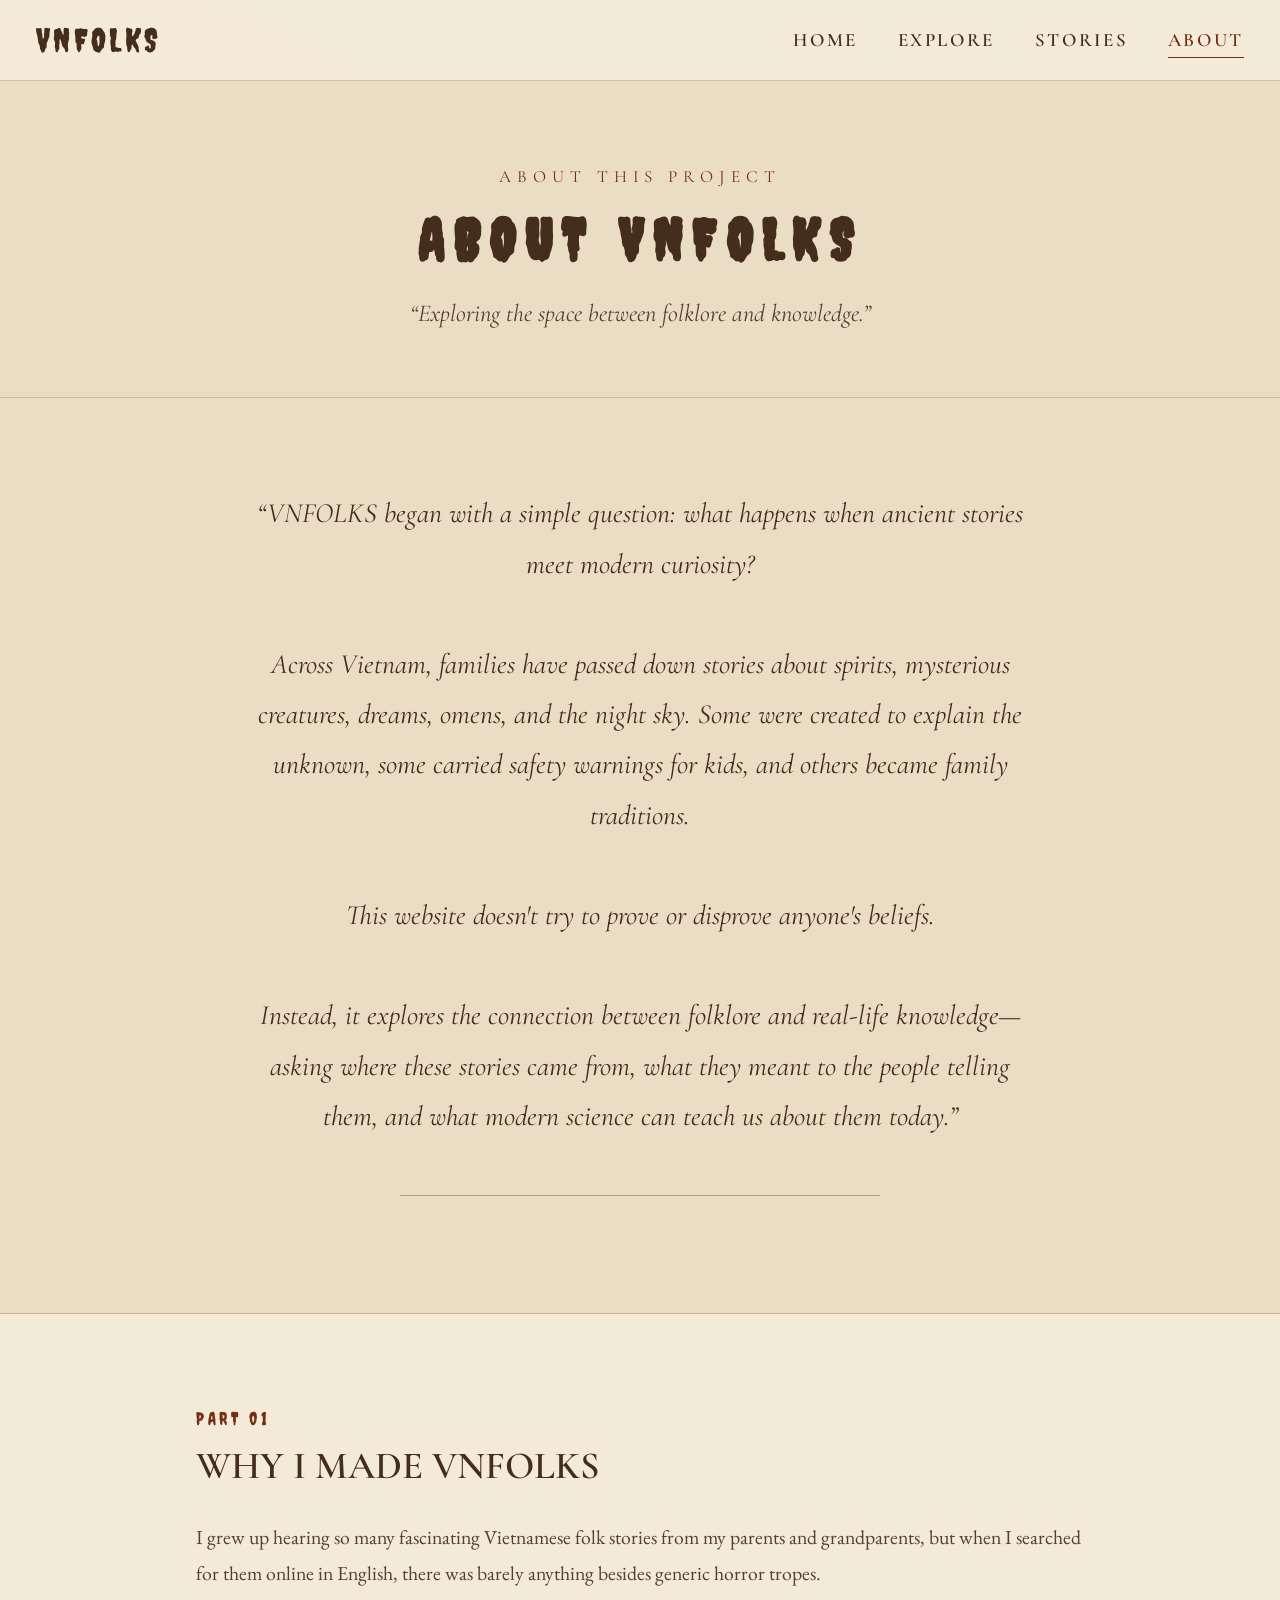
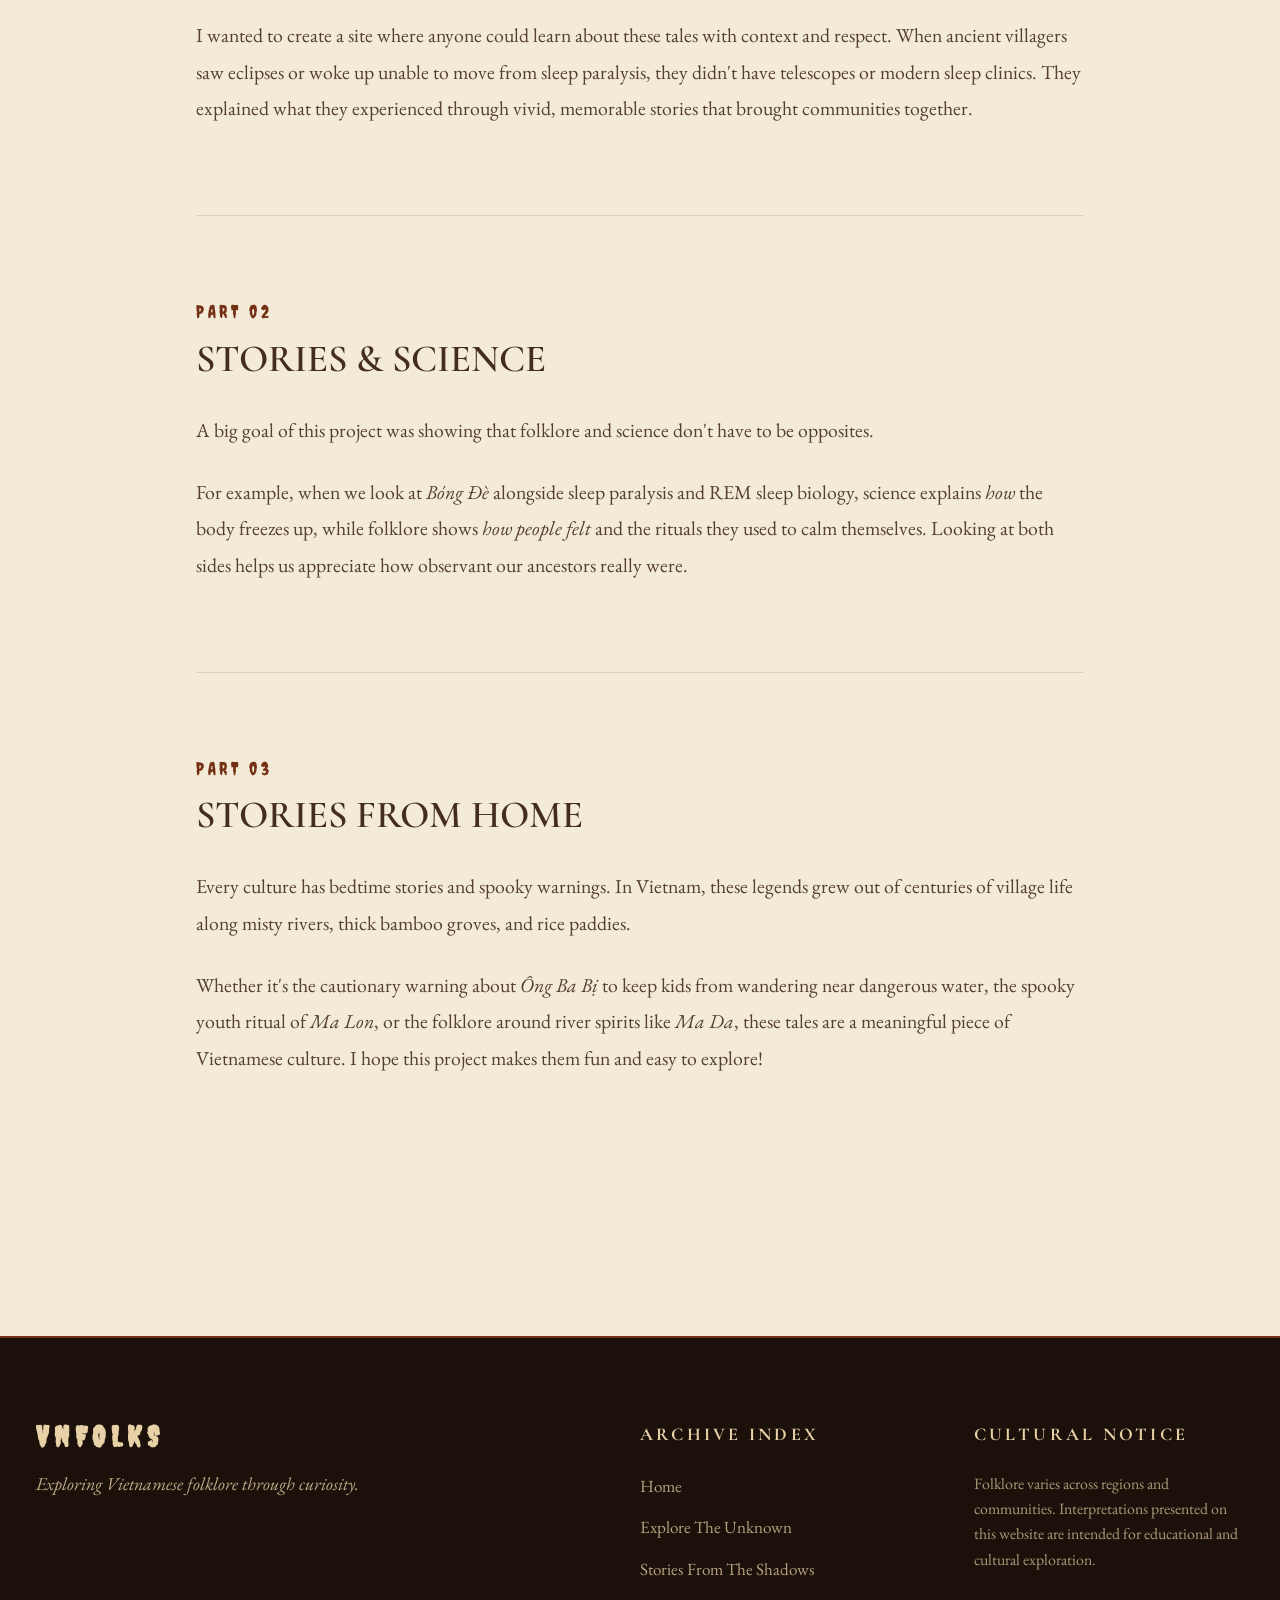
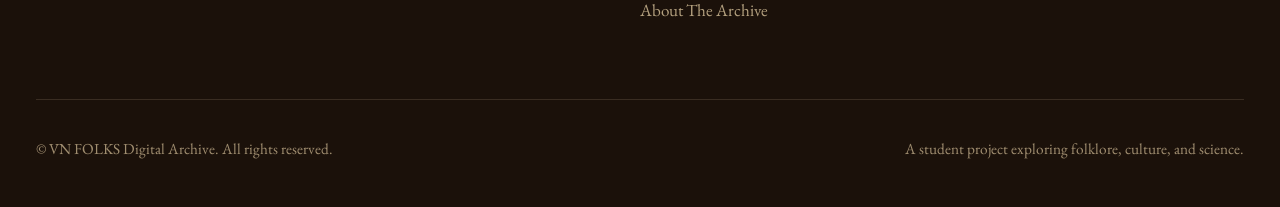
==== commit 05a692b1: "Refactor about.html: update title and meta description, enhance accessibility, and improve content c" ====
--- a/about.html
+++ b/about.html
@@ -3,20 +3,19 @@
 <head>
   <meta charset="UTF-8">
   <meta name="viewport" content="width=device-width, initial-scale=1.0">
-  <title>About The Archive — VN FOLKS</title>
-  <meta name="description" content="About VN FOLKS: Exploring the space between Vietnamese folklore, cultural history, human psychology, and modern science.">
+  <title>About — VN FOLKS</title>
+  <meta name="description" content="About VN FOLKS: Exploring Vietnamese folklore, culture, and modern science.">
   <link rel="stylesheet" href="css/style.css">
   <link rel="stylesheet" href="css/pages.css">
-  <link rel="icon" type="image" href="/assets/favicon.png">
 </head>
 <body>
 
-    <!-- Site Header & Navigation Bar -->
-  <header class="site-header" role="banner">
+  <!-- Header & Navigation -->
+  <header class="site-header">
     <div class="container nav-wrapper">
-      <a href="index.html" class="site-logo" aria-label="VN FOLKS Home">VNFOLKS</a>
+      <a href="index.html" class="site-logo">VNFOLKS</a>
 
-      <nav role="navigation" aria-label="Main Navigation">
+      <nav>
         <ul class="nav-links">
           <li class="nav-item"><a href="index.html">HOME</a></li>
           <li class="nav-item"><a href="explore.html">EXPLORE</a></li>
@@ -25,7 +24,7 @@
         </ul>
       </nav>
 
-      <button class="mobile-toggle" aria-label="Toggle mobile menu" aria-expanded="false">
+      <button class="mobile-toggle" aria-label="Toggle menu">
         <span class="hamburger-line"></span>
         <span class="hamburger-line"></span>
         <span class="hamburger-line"></span>
@@ -33,8 +32,8 @@
     </div>
   </header>
 
-   <!-- Mobile Drawer -->
-  <div class="mobile-nav-drawer" role="navigation" aria-label="Mobile Navigation">
+  <!-- Mobile menu -->
+  <div class="mobile-nav-drawer">
     <ul class="mobile-nav-links">
       <li><a href="index.html">HOME</a></li>
       <li><a href="explore.html">EXPLORE</a></li>
@@ -44,27 +43,27 @@
   </div>
 
   <main id="main-content">
-    <!-- Archive Header Banner -->
+    <!-- Header banner -->
     <header class="archive-page-header">
       <div class="container container-narrow">
-        <span class="page-category-tag">MANIFESTO &amp; METHODOLOGY</span>
+        <span class="page-category-tag">ABOUT THIS PROJECT</span>
         <h1 class="page-title">ABOUT VNFOLKS</h1>
         <p class="page-subtitle">“Exploring the space between folklore and knowledge.”</p>
       </div>
     </header>
 
-    <!-- Core Manifesto Hero Section -->
+    <!-- Intro quote -->
     <section class="about-manifesto-hero">
       <div class="container container-narrow">
         <div class="manifesto-quote-block">
           <blockquote>
-            “VNFOLKS began with a question: what happens when ancient stories meet modern curiosity?
+            “VNFOLKS began with a simple question: what happens when ancient stories meet modern curiosity?
             <br><br>
-            Across Vietnam, generations have passed down stories about spirits, mysterious creatures, dreams, omens, rituals, and the night sky. Some were created to explain the unknown. Some carried warnings. Others became part of cultural memory.
+            Across Vietnam, families have passed down stories about spirits, mysterious creatures, dreams, omens, and the night sky. Some were created to explain the unknown, some carried safety warnings for kids, and others became family traditions.
             <br><br>
-            This project does not exist to prove or disprove belief.
+            This website doesn't try to prove or disprove anyone's beliefs.
             <br><br>
-            Instead, VNFOLKS explores the space between folklore and knowledge — asking where these stories came from, what they meant to the people who told them, and what science can explain today.”
+            Instead, it explores the connection between folklore and real-life knowledge—asking where these stories came from, what they meant to the people telling them, and what modern science can teach us about them today.”
           </blockquote>
 
           <div class="ornamental-divider">
@@ -74,56 +73,53 @@
       </div>
     </section>
 
-    <!-- In-Depth Sections -->
+    <!-- About sections -->
     <section class="about-sections-wrapper">
       <div class="container container-narrow">
-        <!-- Section 1 -->
         <article class="about-article">
           <header class="article-header">
-            <span class="article-number">SECTION 01</span>
-            <h2 class="article-title">WHY VNFOLKS EXISTS</h2>
+            <span class="article-number">PART 01</span>
+            <h2 class="article-title">WHY I MADE VNFOLKS</h2>
           </header>
           <p>
-            VNFOLKS was created as a personal digital archive dedicated to documenting, contextualizing, and exploring Vietnamese folklore and traditional beliefs through an empathetic, interdisciplinary lens. Too often, ancient folk narratives are either dismissed as baseless superstition or stripped of their rich cultural roots in commercial horror tropes.
+            I grew up hearing so many fascinating Vietnamese folk stories from my parents and grandparents, but when I searched for them online in English, there was barely anything besides generic horror tropes.
           </p>
           <p>
-            This archive treats folklore as an invaluable record of human adaptation. When our ancestors encountered dark banyan groves, treacherous river whirlpools, terrifying sleep paralysis, or the sudden midday darkness of a solar eclipse, they lacked modern polysomnography, hydrology, and orbital mechanics. Yet they were not passive. They created vivid symbolic stories, moral warnings, and communal rituals to preserve life, comfort grief, and make meaning of the cosmos.
+            I wanted to create a site where anyone could learn about these tales with context and respect. When ancient villagers saw eclipses or woke up unable to move from sleep paralysis, they didn't have telescopes or modern sleep clinics. They explained what they experienced through vivid, memorable stories that brought communities together.
           </p>
         </article>
 
-        <!-- Section 2 -->
         <article class="about-article">
           <header class="article-header">
-            <span class="article-number">SECTION 02</span>
-            <h2 class="article-title">CULTURE &amp; SCIENCE</h2>
+            <span class="article-number">PART 02</span>
+            <h2 class="article-title">STORIES &amp; SCIENCE</h2>
           </header>
           <p>
-            The guiding philosophy of VNFOLKS is that culture and science are not opposing enemies, but two distinct ways humanity has sought to understand the world. We firmly reject the simplistic premise that “ancient people were wrong and science is right.”
+            A big goal of this project was showing that folklore and science don't have to be opposites.
           </p>
           <p>
-            When we examine <em>Bóng Đè</em> alongside REM sleep atonia and hypnagogic hallucination neurobiology, science explains the <em>mechanism</em> of the experience, while folklore explains its <em>emotional and cultural meaning</em>. When we study the warning myth of the water specter <em>Ma Da</em>, hydrology and fluid dynamics explain the fatal underwater undertow, while folklore explains how a rural riverine society taught children water safety without written warning signs. By examining both lenses side-by-side, we gain a deeper reverence for both human heritage and scientific progress.
+            For example, when we look at <em>Bóng Đè</em> alongside sleep paralysis and REM sleep biology, science explains <em>how</em> the body freezes up, while folklore shows <em>how people felt</em> and the rituals they used to calm themselves. Looking at both sides helps us appreciate how observant our ancestors really were.
           </p>
         </article>
 
-        <!-- Section 3 -->
         <article class="about-article">
           <header class="article-header">
-            <span class="article-number">SECTION 03</span>
-            <h2 class="article-title">THE STORIES WE INHERIT</h2>
+            <span class="article-number">PART 03</span>
+            <h2 class="article-title">STORIES FROM HOME</h2>
           </header>
           <p>
-            Every culture inherits stories from the dark. In Vietnam, these legends were shaped by centuries of monsoon rains, lush subtropical jungles, labyrinthine delta waterways, and the profound historical resilience of a wet-rice farming civilization.
+            Every culture has bedtime stories and spooky warnings. In Vietnam, these legends grew out of centuries of village life along misty rivers, thick bamboo groves, and rice paddies.
           </p>
           <p>
-            Whether it is the cautionary figure of <em>Ông Ba Bị</em> carrying three woven sacks through rural lanes, the haunting annual feast for forgotten souls during the Seventh Lunar Month, or the heroic sacrifice of <em>Thần Độc Cước</em> standing on coastal cliffs, these narratives remain part of Vietnam’s living identity. VNFOLKS invites modern readers—scholars, students, and curious minds worldwide—to discover these timeless tales with respectful curiosity.
+            Whether it's the cautionary warning about <em>Ông Ba Bị</em> to keep kids from wandering near dangerous water, the spooky youth ritual of <em>Ma Lon</em>, or the folklore around river spirits like <em>Ma Da</em>, these tales are a meaningful piece of Vietnamese culture. I hope this project makes them fun and easy to explore!
           </p>
         </article>
       </div>
     </section>
   </main>
 
-  <!-- Site Footer -->
-  <footer class="site-footer" role="contentinfo">
+  <!-- Footer -->
+  <footer class="site-footer">
     <div class="container">
       <div class="footer-top">
         <div class="footer-brand">
@@ -151,7 +147,7 @@
 
       <div class="footer-bottom">
         <span>&copy; VN FOLKS Digital Archive. All rights reserved.</span>
-        <span>A scholarly exploration of culture, history, and science.</span>
+        <span>A student project exploring folklore, culture, and science.</span>
       </div>
     </div>
   </footer>
--- a/css/pages.css
+++ b/css/pages.css
@@ -575,7 +575,8 @@
 }
 
 /* Structured Numbered & Bulleted Lists */
-.dossier-numbered-list {
+.dossier-numbered-list,
+.dossier-point-list {
   list-style: decimal;
   margin: 1.2rem 0 1.5rem 1.6rem;
   display: flex;
@@ -583,13 +584,15 @@
   gap: 1rem;
 }
 
-.dossier-numbered-item {
+.dossier-numbered-item,
+.dossier-point-item {
   font-size: 1.05rem;
   line-height: 1.75;
   color: var(--c-cowhide-cocoa);
 }
 
-.dark-modal .dossier-numbered-item {
+.dark-modal .dossier-numbered-item,
+.dark-modal .dossier-point-item {
   color: rgba(232, 209, 167, 0.92);
 }
 
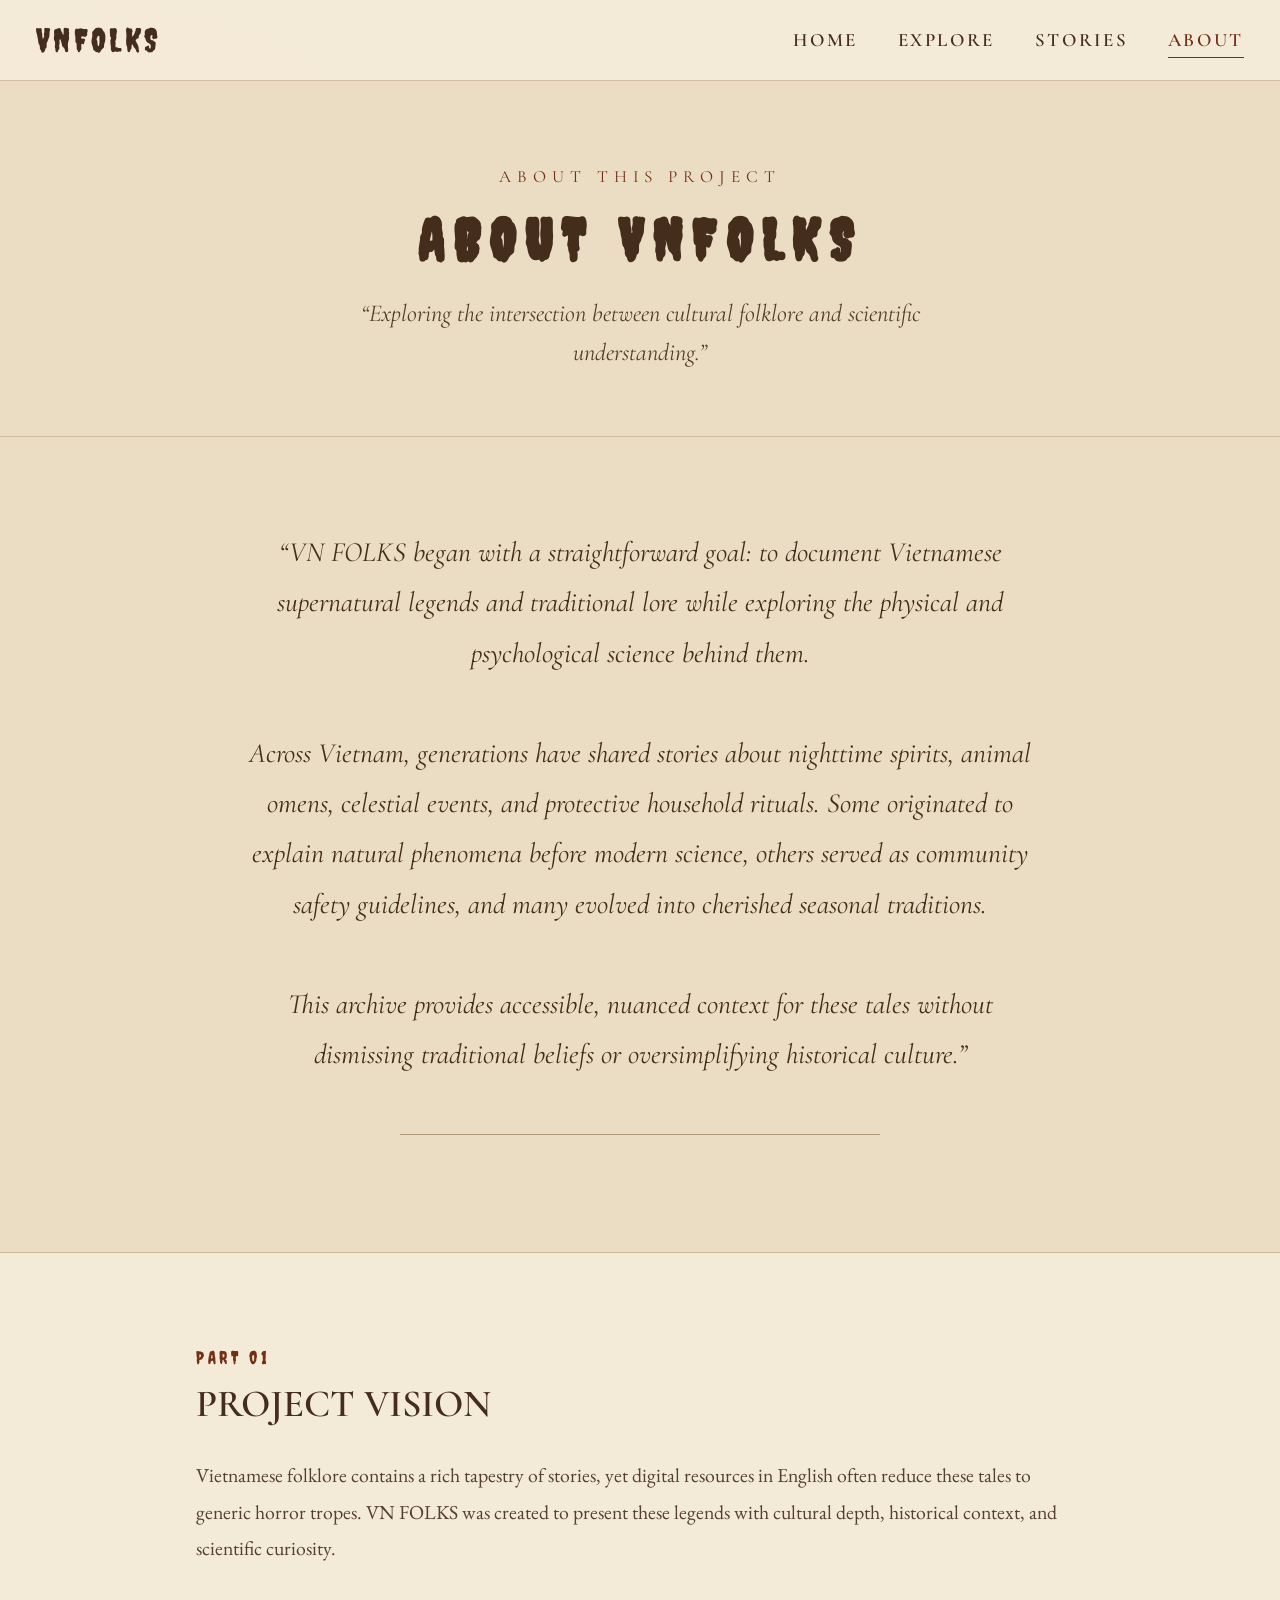
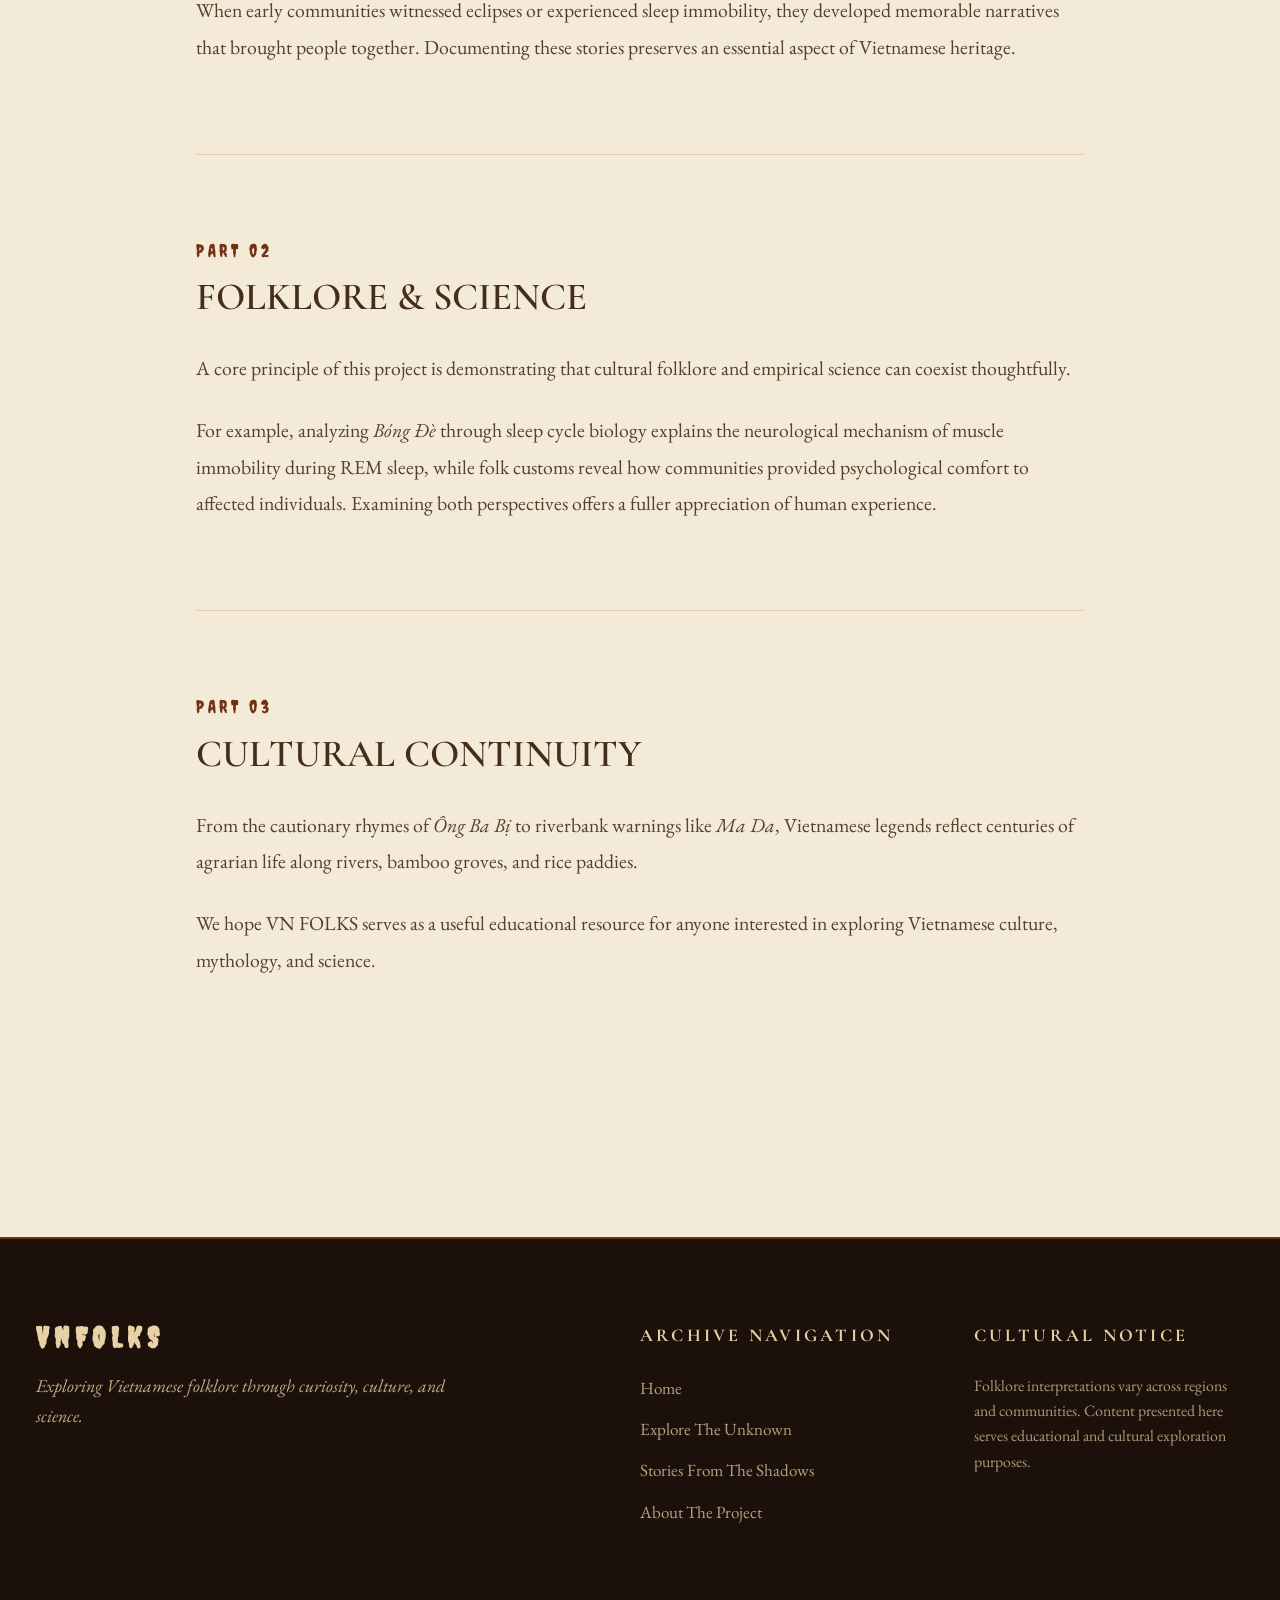
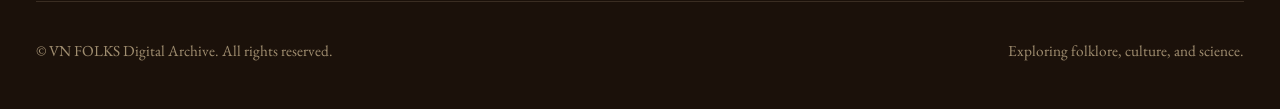
==== commit faee0cb6: "Refactor about.html: enhance content clarity, improve cultural context, and update navigation labels" ====
--- a/about.html
+++ b/about.html
@@ -4,13 +4,13 @@
   <meta charset="UTF-8">
   <meta name="viewport" content="width=device-width, initial-scale=1.0">
   <title>About — VN FOLKS</title>
-  <meta name="description" content="About VN FOLKS: Exploring Vietnamese folklore, culture, and modern science.">
+  <meta name="description" content="About VN FOLKS: Exploring Vietnamese folklore, cultural traditions, and modern science.">
   <link rel="stylesheet" href="css/style.css">
   <link rel="stylesheet" href="css/pages.css">
 </head>
 <body>
 
-  <!-- Header & Navigation -->
+  <!-- Site Navigation -->
   <header class="site-header">
     <div class="container nav-wrapper">
       <a href="index.html" class="site-logo">VNFOLKS</a>
@@ -24,7 +24,7 @@
         </ul>
       </nav>
 
-      <button class="mobile-toggle" aria-label="Toggle menu">
+      <button class="mobile-toggle" aria-label="Toggle navigation menu">
         <span class="hamburger-line"></span>
         <span class="hamburger-line"></span>
         <span class="hamburger-line"></span>
@@ -32,7 +32,7 @@
     </div>
   </header>
 
-  <!-- Mobile menu -->
+  <!-- Mobile Drawer Menu -->
   <div class="mobile-nav-drawer">
     <ul class="mobile-nav-links">
       <li><a href="index.html">HOME</a></li>
@@ -43,27 +43,25 @@
   </div>
 
   <main id="main-content">
-    <!-- Header banner -->
+    <!-- Header Banner -->
     <header class="archive-page-header">
       <div class="container container-narrow">
         <span class="page-category-tag">ABOUT THIS PROJECT</span>
         <h1 class="page-title">ABOUT VNFOLKS</h1>
-        <p class="page-subtitle">“Exploring the space between folklore and knowledge.”</p>
+        <p class="page-subtitle">“Exploring the intersection between cultural folklore and scientific understanding.”</p>
       </div>
     </header>
 
-    <!-- Intro quote -->
+    <!-- Manifesto Block -->
     <section class="about-manifesto-hero">
       <div class="container container-narrow">
         <div class="manifesto-quote-block">
           <blockquote>
-            “VNFOLKS began with a simple question: what happens when ancient stories meet modern curiosity?
+            “VN FOLKS began with a straightforward goal: to document Vietnamese supernatural legends and traditional lore while exploring the physical and psychological science behind them.
             <br><br>
-            Across Vietnam, families have passed down stories about spirits, mysterious creatures, dreams, omens, and the night sky. Some were created to explain the unknown, some carried safety warnings for kids, and others became family traditions.
+            Across Vietnam, generations have shared stories about nighttime spirits, animal omens, celestial events, and protective household rituals. Some originated to explain natural phenomena before modern science, others served as community safety guidelines, and many evolved into cherished seasonal traditions.
             <br><br>
-            This website doesn't try to prove or disprove anyone's beliefs.
-            <br><br>
-            Instead, it explores the connection between folklore and real-life knowledge—asking where these stories came from, what they meant to the people telling them, and what modern science can teach us about them today.”
+            This archive provides accessible, nuanced context for these tales without dismissing traditional beliefs or oversimplifying historical culture.”
           </blockquote>
 
           <div class="ornamental-divider">
@@ -73,81 +71,81 @@
       </div>
     </section>
 
-    <!-- About sections -->
+    <!-- Article Sections -->
     <section class="about-sections-wrapper">
       <div class="container container-narrow">
         <article class="about-article">
           <header class="article-header">
             <span class="article-number">PART 01</span>
-            <h2 class="article-title">WHY I MADE VNFOLKS</h2>
+            <h2 class="article-title">PROJECT VISION</h2>
           </header>
           <p>
-            I grew up hearing so many fascinating Vietnamese folk stories from my parents and grandparents, but when I searched for them online in English, there was barely anything besides generic horror tropes.
+            Vietnamese folklore contains a rich tapestry of stories, yet digital resources in English often reduce these tales to generic horror tropes. VN FOLKS was created to present these legends with cultural depth, historical context, and scientific curiosity.
           </p>
           <p>
-            I wanted to create a site where anyone could learn about these tales with context and respect. When ancient villagers saw eclipses or woke up unable to move from sleep paralysis, they didn't have telescopes or modern sleep clinics. They explained what they experienced through vivid, memorable stories that brought communities together.
+            When early communities witnessed eclipses or experienced sleep immobility, they developed memorable narratives that brought people together. Documenting these stories preserves an essential aspect of Vietnamese heritage.
           </p>
         </article>
 
         <article class="about-article">
           <header class="article-header">
             <span class="article-number">PART 02</span>
-            <h2 class="article-title">STORIES &amp; SCIENCE</h2>
+            <h2 class="article-title">FOLKLORE &amp; SCIENCE</h2>
           </header>
           <p>
-            A big goal of this project was showing that folklore and science don't have to be opposites.
+            A core principle of this project is demonstrating that cultural folklore and empirical science can coexist thoughtfully.
           </p>
           <p>
-            For example, when we look at <em>Bóng Đè</em> alongside sleep paralysis and REM sleep biology, science explains <em>how</em> the body freezes up, while folklore shows <em>how people felt</em> and the rituals they used to calm themselves. Looking at both sides helps us appreciate how observant our ancestors really were.
+            For example, analyzing <em>Bóng Đè</em> through sleep cycle biology explains the neurological mechanism of muscle immobility during REM sleep, while folk customs reveal how communities provided psychological comfort to affected individuals. Examining both perspectives offers a fuller appreciation of human experience.
           </p>
         </article>
 
         <article class="about-article">
           <header class="article-header">
             <span class="article-number">PART 03</span>
-            <h2 class="article-title">STORIES FROM HOME</h2>
+            <h2 class="article-title">CULTURAL CONTINUITY</h2>
           </header>
           <p>
-            Every culture has bedtime stories and spooky warnings. In Vietnam, these legends grew out of centuries of village life along misty rivers, thick bamboo groves, and rice paddies.
+            From the cautionary rhymes of <em>Ông Ba Bị</em> to riverbank warnings like <em>Ma Da</em>, Vietnamese legends reflect centuries of agrarian life along rivers, bamboo groves, and rice paddies.
           </p>
           <p>
-            Whether it's the cautionary warning about <em>Ông Ba Bị</em> to keep kids from wandering near dangerous water, the spooky youth ritual of <em>Ma Lon</em>, or the folklore around river spirits like <em>Ma Da</em>, these tales are a meaningful piece of Vietnamese culture. I hope this project makes them fun and easy to explore!
+            We hope VN FOLKS serves as a useful educational resource for anyone interested in exploring Vietnamese culture, mythology, and science.
           </p>
         </article>
       </div>
     </section>
   </main>
 
-  <!-- Footer -->
+  <!-- Site Footer -->
   <footer class="site-footer">
     <div class="container">
       <div class="footer-top">
         <div class="footer-brand">
           <h4>VNFOLKS</h4>
-          <p>Exploring Vietnamese folklore through curiosity.</p>
+          <p>Exploring Vietnamese folklore through curiosity, culture, and science.</p>
         </div>
 
         <div class="footer-nav">
-          <h5>Archive Index</h5>
+          <h5>Archive Navigation</h5>
           <ul>
             <li><a href="index.html">Home</a></li>
             <li><a href="explore.html">Explore The Unknown</a></li>
             <li><a href="stories.html">Stories From The Shadows</a></li>
-            <li><a href="about.html">About The Archive</a></li>
+            <li><a href="about.html">About The Project</a></li>
           </ul>
         </div>
 
         <div class="footer-info">
           <h5>Cultural Notice</h5>
           <p class="footer-disclaimer-text">
-            Folklore varies across regions and communities. Interpretations presented on this website are intended for educational and cultural exploration.
+            Folklore interpretations vary across regions and communities. Content presented here serves educational and cultural exploration purposes.
           </p>
         </div>
       </div>
 
       <div class="footer-bottom">
         <span>&copy; VN FOLKS Digital Archive. All rights reserved.</span>
-        <span>A student project exploring folklore, culture, and science.</span>
+        <span>Exploring folklore, culture, and science.</span>
       </div>
     </div>
   </footer>
--- a/css/style.css
+++ b/css/style.css
@@ -1,43 +1,27 @@
-/* ==========================================================================
-   VN FOLKS — Digital Folklore Archive
-   Main Stylesheet & Design System
-   ========================================================================== */
-
 @import url('https://fonts.googleapis.com/css2?family=Creepster&family=Cormorant+Garamond:ital,wght@0,400;0,600;0,700;1,400;1,600&family=EB+Garamond:ital,wght@0,400;0,500;0,600;1,400&display=swap');
 
 :root {
-  /* Official Palette */
-  --c-golden-butter: #E8D1A7;
-  --c-toasted-caramel: #84592B;
-  --c-spiced-wine: #743014;
-  --c-olive-harvest: #9D9167;
-  --c-cowhide-cocoa: #442D1C;
-
-  /* Atmospheric Parchment & Dark Tones */
-  --bg-parchment: #F4EAD8;
-  --bg-parchment-warm: #EBDDC3;
-  --bg-dark-archive: #1B110A;
-  --bg-dark-card: #251810;
-  --bg-modal-overlay: rgba(18, 10, 6, 0.88);
-
-  /* Typography Variables */
+  --gold: #E8D1A7;
+  --brown: #84592B;
+  --wine: #743014;
+  --olive: #9D9167;
+  --dark-brown: #442D1C;
+
+  --bg-light: #F4EAD8;
+  --bg-warm: #EBDDC3;
+  --bg-dark: #1B110A;
+  --bg-card-dark: #251810;
+  --bg-overlay: rgba(18, 10, 6, 0.88);
+
   --font-display: 'Creepster', cursive, serif;
   --font-heading: 'Cormorant Garamond', 'Georgia', serif;
   --font-body: 'EB Garamond', 'Times New Roman', serif;
 
-  /* Borders & Dividers */
-  --border-fine: 1px solid rgba(132, 89, 43, 0.28);
-  --border-gold: 1px solid rgba(232, 209, 167, 0.35);
-  --border-wine: 1px solid rgba(116, 48, 20, 0.4);
-
-  /* Transitions */
   --tr-fast: 0.2s ease;
-  --tr-smooth: 0.4s cubic-bezier(0.16, 1, 0.3, 1);
-}
-
-/* --------------------------------------------------------------------------
-   Reset & Base Setup
-   -------------------------------------------------------------------------- */
+  --tr-smooth: 0.3s ease;
+}
+
+/* Reset */
 *, *::before, *::after {
   box-sizing: border-box;
   margin: 0;
@@ -47,8 +31,8 @@
 html {
   font-size: 18px;
   scroll-behavior: smooth;
-  background-color: var(--bg-parchment);
-  color: var(--c-cowhide-cocoa);
+  background-color: var(--bg-light);
+  color: var(--dark-brown);
 }
 
 body {
@@ -57,7 +41,7 @@
   min-height: 100vh;
   display: flex;
   flex-direction: column;
-  background-color: var(--bg-parchment);
+  background-color: var(--bg-light);
   background-image: 
     radial-gradient(circle at 10% 20%, rgba(232, 209, 167, 0.25) 0%, transparent 40%),
     radial-gradient(circle at 90% 80%, rgba(132, 89, 43, 0.08) 0%, transparent 50%),
@@ -66,9 +50,7 @@
   overflow-x: hidden;
 }
 
-/* --------------------------------------------------------------------------
-   Global Layout Containers
-   -------------------------------------------------------------------------- */
+/* Containers */
 .container {
   width: 100%;
   max-width: 1280px;
@@ -80,9 +62,7 @@
   max-width: 960px;
 }
 
-/* --------------------------------------------------------------------------
-   Header & Navigation
-   -------------------------------------------------------------------------- */
+/* Header & Navigation */
 .site-header {
   position: sticky;
   top: 0;
@@ -108,7 +88,7 @@
 .site-logo {
   display: inline-block;
   text-decoration: none;
-  color: var(--c-cowhide-cocoa);
+  color: var(--dark-brown);
   font-family: var(--font-display);
   font-size: 1.85rem;
   font-weight: 400;
@@ -117,7 +97,7 @@
 }
 
 .site-header.dark-header .site-logo {
-  color: var(--c-golden-butter);
+  color: var(--gold);
 }
 
 .site-logo:hover {
@@ -139,14 +119,14 @@
   font-weight: 600;
   letter-spacing: 0.14em;
   text-transform: uppercase;
-  color: var(--c-cowhide-cocoa);
+  color: var(--dark-brown);
   position: relative;
   padding: 0.4rem 0;
   transition: color var(--tr-fast);
 }
 
 .site-header.dark-header .nav-item a {
-  color: var(--c-golden-butter);
+  color: var(--gold);
 }
 
 .nav-item a::after {
@@ -156,12 +136,12 @@
   left: 0;
   width: 0%;
   height: 1px;
-  background-color: var(--c-spiced-wine);
+  background-color: var(--wine);
   transition: width var(--tr-smooth);
 }
 
 .site-header.dark-header .nav-item a::after {
-  background-color: var(--c-golden-butter);
+  background-color: var(--gold);
 }
 
 .nav-item a:hover::after,
@@ -171,7 +151,7 @@
 
 .nav-item a:hover,
 .nav-item a.active {
-  color: var(--c-spiced-wine);
+  color: var(--wine);
 }
 
 .site-header.dark-header .nav-item a:hover,
@@ -179,18 +159,18 @@
   color: #fff;
 }
 
-/* Mobile Nav Toggle */
+/* Mobile Navigation */
 .mobile-toggle {
   display: none;
   background: none;
   border: none;
   cursor: pointer;
   padding: 0.5rem;
-  color: var(--c-cowhide-cocoa);
+  color: var(--dark-brown);
 }
 
 .site-header.dark-header .mobile-toggle {
-  color: var(--c-golden-butter);
+  color: var(--gold);
 }
 
 .hamburger-line {
@@ -202,15 +182,14 @@
   transition: transform var(--tr-smooth), opacity var(--tr-smooth);
 }
 
-/* Mobile Nav Drawer */
 .mobile-nav-drawer {
   display: none;
   position: fixed;
   top: 80px;
   left: 0;
   width: 100%;
-  background-color: var(--bg-parchment-warm);
-  border-bottom: 2px solid var(--c-toasted-caramel);
+  background-color: var(--bg-warm);
+  border-bottom: 2px solid var(--brown);
   padding: 2rem 0;
   z-index: 999;
   box-shadow: 0 10px 30px rgba(0, 0, 0, 0.15);
@@ -218,8 +197,8 @@
 
 .site-header.dark-header + .mobile-nav-drawer,
 body.dark-mode .mobile-nav-drawer {
-  background-color: var(--bg-dark-card);
-  border-bottom: 2px solid var(--c-spiced-wine);
+  background-color: var(--bg-card-dark);
+  border-bottom: 2px solid var(--wine);
 }
 
 .mobile-nav-drawer.open {
@@ -241,20 +220,18 @@
   font-size: 1.25rem;
   letter-spacing: 0.15em;
   text-transform: uppercase;
-  color: var(--c-cowhide-cocoa);
+  color: var(--dark-brown);
 }
 
 body.dark-mode .mobile-nav-links a {
-  color: var(--c-golden-butter);
-}
-
-/* --------------------------------------------------------------------------
-   Typography & Atmospheric Elements
-   -------------------------------------------------------------------------- */
+  color: var(--gold);
+}
+
+/* Typography */
 h1, h2, h3, h4 {
   font-family: var(--font-heading);
   font-weight: 600;
-  color: var(--c-cowhide-cocoa);
+  color: var(--dark-brown);
   line-height: 1.25;
 }
 
@@ -273,11 +250,10 @@
   font-size: 1.2rem;
   font-style: italic;
   line-height: 1.8;
-  color: var(--c-cowhide-cocoa);
+  color: var(--dark-brown);
   opacity: 0.9;
 }
 
-/* Ornamental Horizontal Divider */
 .ornamental-divider {
   display: flex;
   align-items: center;
@@ -291,7 +267,7 @@
 .divider-line {
   flex: 1;
   height: 1px;
-  background-color: var(--c-toasted-caramel);
+  background-color: var(--brown);
 }
 
 /* Buttons */
@@ -307,9 +283,9 @@
   letter-spacing: 0.2em;
   text-transform: uppercase;
   padding: 0.85rem 2.2rem;
-  border: 1px solid var(--c-cowhide-cocoa);
+  border: 1px solid var(--dark-brown);
   background-color: transparent;
-  color: var(--c-cowhide-cocoa);
+  color: var(--dark-brown);
   cursor: pointer;
   position: relative;
   transition: all var(--tr-smooth);
@@ -327,8 +303,8 @@
 }
 
 .btn-archive:hover {
-  background-color: var(--c-cowhide-cocoa);
-  color: var(--c-golden-butter);
+  background-color: var(--dark-brown);
+  color: var(--gold);
   box-shadow: 0 6px 18px rgba(68, 45, 28, 0.2);
   transform: translateY(-2px);
 }
@@ -338,28 +314,26 @@
 }
 
 .btn-archive.btn-wine {
-  border-color: var(--c-spiced-wine);
-  color: var(--c-spiced-wine);
+  border-color: var(--wine);
+  color: var(--wine);
 }
 
 .btn-archive.btn-wine:hover {
-  background-color: var(--c-spiced-wine);
-  color: var(--c-golden-butter);
+  background-color: var(--wine);
+  color: var(--gold);
 }
 
 .btn-archive.btn-gold {
-  border-color: var(--c-golden-butter);
-  color: var(--c-golden-butter);
+  border-color: var(--gold);
+  color: var(--gold);
 }
 
 .btn-archive.btn-gold:hover {
-  background-color: var(--c-golden-butter);
-  color: var(--c-cowhide-cocoa);
-}
-
-/* --------------------------------------------------------------------------
-   HOMEPAGE SPECIFIC (Matching Reference Image)
-   -------------------------------------------------------------------------- */
+  background-color: var(--gold);
+  color: var(--dark-brown);
+}
+
+/* Home Page Hero */
 .home-hero-section {
   position: relative;
   width: 100%;
@@ -373,7 +347,6 @@
   border-bottom: 1px solid rgba(132, 89, 43, 0.35);
 }
 
-/* Desktop reference image background setup */
 .hero-visual-canvas {
   position: absolute;
   top: 0;
@@ -388,7 +361,6 @@
   z-index: 1;
 }
 
-/* Subtle overlay vignette for readability */
 .hero-vignette {
   position: absolute;
   top: 0;
@@ -400,7 +372,6 @@
   pointer-events: none;
 }
 
-/* Hero Centered Typography */
 .hero-content {
   position: relative;
   z-index: 3;
@@ -415,7 +386,7 @@
   font-size: 1.15rem;
   letter-spacing: 0.35em;
   text-transform: uppercase;
-  color: var(--c-cowhide-cocoa);
+  color: var(--dark-brown);
   margin-bottom: 0.5rem;
   opacity: 0.9;
 }
@@ -425,7 +396,7 @@
   font-size: clamp(3.8rem, 8.5vw, 7.2rem);
   font-weight: 400;
   letter-spacing: 0.12em;
-  color: var(--c-cowhide-cocoa);
+  color: var(--dark-brown);
   text-shadow: 0 3px 6px rgba(68, 45, 28, 0.15);
   margin-bottom: 1.2rem;
   line-height: 1.1;
@@ -435,21 +406,15 @@
   font-family: var(--font-heading);
   font-size: clamp(1.1rem, 2.2vw, 1.45rem);
   font-style: italic;
-  color: var(--c-spiced-wine);
+  color: var(--wine);
   letter-spacing: 0.05em;
   line-height: 1.6;
   margin-bottom: 0;
 }
 
-/* Responsive fallback elements for screens where background image crops */
-.hero-responsive-elements {
-  display: none; /* Only triggered in mobile breakpoint */
-}
-
-/* Home Intro Section Below Hero */
 .home-intro-section {
   padding: 5.5rem 0;
-  background-color: var(--bg-parchment);
+  background-color: var(--bg-light);
   border-bottom: 1px solid rgba(132, 89, 43, 0.25);
   text-align: center;
 }
@@ -464,16 +429,16 @@
   font-size: clamp(1.25rem, 2.6vw, 1.65rem);
   font-style: italic;
   line-height: 1.8;
-  color: var(--c-cowhide-cocoa);
+  color: var(--dark-brown);
   margin-bottom: 2.5rem;
   position: relative;
   padding: 0 1rem;
 }
 
-/* Four Pillars Featurette */
+/* Four Pillars Grid */
 .home-pillars-section {
   padding: 5rem 0;
-  background-color: var(--bg-parchment-warm);
+  background-color: var(--bg-warm);
 }
 
 .section-label {
@@ -481,7 +446,7 @@
   font-size: 0.95rem;
   letter-spacing: 0.3em;
   text-transform: uppercase;
-  color: var(--c-spiced-wine);
+  color: var(--wine);
   text-align: center;
   margin-bottom: 0.6rem;
   display: block;
@@ -491,7 +456,7 @@
   font-family: var(--font-display);
   font-size: clamp(1.8rem, 3.5vw, 2.6rem);
   text-align: center;
-  color: var(--c-cowhide-cocoa);
+  color: var(--dark-brown);
   margin-bottom: 1.2rem;
 }
 
@@ -513,7 +478,7 @@
 }
 
 .pillar-card {
-  background-color: var(--bg-parchment);
+  background-color: var(--bg-light);
   border: 1px solid rgba(132, 89, 43, 0.3);
   padding: 2.2rem 1.6rem;
   text-align: center;
@@ -523,7 +488,7 @@
 .pillar-card:hover {
   transform: translateY(-4px);
   box-shadow: 0 8px 24px rgba(68, 45, 28, 0.12);
-  border-color: var(--c-spiced-wine);
+  border-color: var(--wine);
 }
 
 .pillar-title {
@@ -540,14 +505,12 @@
   margin-bottom: 0;
 }
 
-/* --------------------------------------------------------------------------
-   Footer Section
-   -------------------------------------------------------------------------- */
+/* Footer */
 .site-footer {
   margin-top: auto;
-  background-color: var(--bg-dark-archive);
-  color: var(--c-golden-butter);
-  border-top: 2px solid var(--c-spiced-wine);
+  background-color: var(--bg-dark);
+  color: var(--gold);
+  border-top: 2px solid var(--wine);
   padding: 4.5rem 0 2.5rem;
 }
 
@@ -563,7 +526,7 @@
   font-family: var(--font-display);
   font-size: 1.6rem;
   letter-spacing: 0.2em;
-  color: var(--c-golden-butter);
+  color: var(--gold);
   margin-bottom: 0.8rem;
 }
 
@@ -580,7 +543,7 @@
   font-size: 1rem;
   letter-spacing: 0.18em;
   text-transform: uppercase;
-  color: var(--c-golden-butter);
+  color: var(--gold);
   margin-bottom: 1.2rem;
 }
 
@@ -618,9 +581,7 @@
   opacity: 0.65;
 }
 
-/* --------------------------------------------------------------------------
-   Animations
-   -------------------------------------------------------------------------- */
+/* Animations */
 @keyframes fadeIn {
   from { opacity: 0; transform: translateY(12px); }
   to { opacity: 1; transform: translateY(0); }
@@ -635,9 +596,7 @@
   animation: fadeIn 0.8s var(--tr-smooth) forwards;
 }
 
-/* --------------------------------------------------------------------------
-   Responsive Breakpoints
-   -------------------------------------------------------------------------- */
+/* Responsive Media Queries */
 @media (max-width: 900px) {
   .nav-links {
     display: none;
--- a/css/pages.css
+++ b/css/pages.css
@@ -1,26 +1,21 @@
-/* ==========================================================================
-   VN FOLKS — Page Components (Explore, Stories, About & Modals)
-   ========================================================================== */
-
-/* --------------------------------------------------------------------------
-   Page Header Banner
-   -------------------------------------------------------------------------- */
+/* Page styles for Explore, Stories, About, and Modals */
+
 .archive-page-header {
   padding: 4.5rem 0 3.5rem;
   text-align: center;
   position: relative;
   border-bottom: 1px solid rgba(132, 89, 43, 0.25);
-  background-color: var(--bg-parchment-warm);
+  background-color: var(--bg-warm);
 }
 
 .archive-page-header.dark-banner {
-  background-color: var(--bg-dark-archive);
+  background-color: var(--bg-dark);
   border-bottom: 1px solid rgba(232, 209, 167, 0.2);
-  color: var(--c-golden-butter);
+  color: var(--gold);
 }
 
 .archive-page-header.dark-banner h1 {
-  color: var(--c-golden-butter);
+  color: var(--gold);
 }
 
 .archive-page-header.dark-banner .page-subtitle {
@@ -32,13 +27,13 @@
   font-size: 0.95rem;
   letter-spacing: 0.35em;
   text-transform: uppercase;
-  color: var(--c-spiced-wine);
+  color: var(--wine);
   margin-bottom: 0.8rem;
   display: block;
 }
 
 .dark-banner .page-category-tag {
-  color: var(--c-golden-butter);
+  color: var(--gold);
   opacity: 0.9;
 }
 
@@ -60,9 +55,7 @@
   opacity: 0.9;
 }
 
-/* --------------------------------------------------------------------------
-   EXPLORE PAGE ARCHIVE GRID
-   -------------------------------------------------------------------------- */
+/* Explore Grid */
 .explore-main-section {
   padding: 4.5rem 0 6rem;
 }
@@ -74,7 +67,7 @@
 }
 
 .explore-card {
-  background-color: var(--bg-parchment);
+  background-color: var(--bg-light);
   border: 1px solid rgba(132, 89, 43, 0.35);
   display: flex;
   flex-direction: column;
@@ -84,7 +77,7 @@
 
 .explore-card:hover {
   transform: translateY(-6px);
-  border-color: var(--c-spiced-wine);
+  border-color: var(--wine);
   box-shadow: 0 12px 28px rgba(68, 45, 28, 0.14);
 }
 
@@ -116,7 +109,7 @@
   right: 14px;
   background-color: rgba(68, 45, 28, 0.88);
   backdrop-filter: blur(4px);
-  color: var(--c-golden-butter);
+  color: var(--gold);
   font-family: var(--font-heading);
   font-size: 0.78rem;
   letter-spacing: 0.12em;
@@ -137,14 +130,14 @@
   font-family: var(--font-heading);
   font-size: 0.95rem;
   font-style: italic;
-  color: var(--c-toasted-caramel);
+  color: var(--brown);
   margin-bottom: 0.4rem;
 }
 
 .explore-card-title {
   font-family: var(--font-heading);
   font-size: 1.55rem;
-  color: var(--c-cowhide-cocoa);
+  color: var(--dark-brown);
   margin-bottom: 0.8rem;
   line-height: 1.3;
 }
@@ -152,7 +145,7 @@
 .explore-card-desc {
   font-size: 1rem;
   line-height: 1.65;
-  color: var(--c-cowhide-cocoa);
+  color: var(--dark-brown);
   opacity: 0.88;
   margin-bottom: 2rem;
   flex: 1;
@@ -169,8 +162,8 @@
   justify-content: center;
   padding: 0.8rem 1.4rem;
   background-color: transparent;
-  border: 1px solid var(--c-toasted-caramel);
-  color: var(--c-cowhide-cocoa);
+  border: 1px solid var(--brown);
+  color: var(--dark-brown);
   font-family: var(--font-heading);
   font-size: 0.95rem;
   font-weight: 600;
@@ -181,27 +174,24 @@
 }
 
 .btn-discover:hover {
-  background-color: var(--c-toasted-caramel);
-  color: var(--c-golden-butter);
-}
-
-/* --------------------------------------------------------------------------
-   STORIES PAGE (DARK ARCHIVE)
-   -------------------------------------------------------------------------- */
+  background-color: var(--brown);
+  color: var(--gold);
+}
+
+/* Stories Page */
 body.dark-stories-page {
-  background-color: var(--bg-dark-archive);
+  background-color: var(--bg-dark);
   background-image: 
     radial-gradient(circle at 10% 10%, rgba(116, 48, 20, 0.15) 0%, transparent 40%),
     radial-gradient(circle at 90% 90%, rgba(68, 45, 28, 0.2) 0%, transparent 50%),
     linear-gradient(180deg, #18100a 0%, #120905 100%);
-  color: var(--c-golden-butter);
+  color: var(--gold);
 }
 
 .stories-main-section {
   padding: 3rem 0 6rem;
 }
 
-/* Category Filter Bar */
 .filter-bar-wrapper {
   display: flex;
   justify-content: center;
@@ -226,12 +216,11 @@
 
 .filter-btn:hover,
 .filter-btn.active {
-  background-color: var(--c-spiced-wine);
-  border-color: var(--c-golden-butter);
-  color: var(--c-golden-butter);
-}
-
-/* Stories Grid */
+  background-color: var(--wine);
+  border-color: var(--gold);
+  color: var(--gold);
+}
+
 .stories-grid {
   display: grid;
   grid-template-columns: repeat(auto-fit, minmax(340px, 1fr));
@@ -239,7 +228,7 @@
 }
 
 .story-card {
-  background-color: var(--bg-dark-card);
+  background-color: var(--bg-card-dark);
   border: 1px solid rgba(157, 145, 103, 0.25);
   display: flex;
   flex-direction: column;
@@ -249,7 +238,7 @@
 
 .story-card:hover {
   transform: translateY(-6px);
-  border-color: var(--c-golden-butter);
+  border-color: var(--gold);
   box-shadow: 0 10px 30px rgba(0, 0, 0, 0.5);
 }
 
@@ -286,14 +275,14 @@
   font-size: 0.85rem;
   letter-spacing: 0.15em;
   text-transform: uppercase;
-  color: var(--c-olive-harvest);
+  color: var(--olive);
   margin-bottom: 0.5rem;
 }
 
 .story-card-title {
   font-family: var(--font-heading);
   font-size: 1.5rem;
-  color: var(--c-golden-butter);
+  color: var(--gold);
   margin-bottom: 0.3rem;
 }
 
@@ -301,7 +290,7 @@
   font-family: var(--font-heading);
   font-size: 1rem;
   font-style: italic;
-  color: var(--c-toasted-caramel);
+  color: var(--brown);
   margin-bottom: 1rem;
 }
 
@@ -320,8 +309,8 @@
   justify-content: center;
   padding: 0.8rem 1.4rem;
   background-color: transparent;
-  border: 1px solid var(--c-spiced-wine);
-  color: var(--c-golden-butter);
+  border: 1px solid var(--wine);
+  color: var(--gold);
   font-family: var(--font-heading);
   font-size: 0.9rem;
   font-weight: 600;
@@ -332,17 +321,15 @@
 }
 
 .btn-read-story:hover {
-  background-color: var(--c-spiced-wine);
+  background-color: var(--wine);
   color: #fff;
-  border-color: var(--c-golden-butter);
-}
-
-/* --------------------------------------------------------------------------
-   ABOUT PAGE EDITORIAL STYLING
-   -------------------------------------------------------------------------- */
+  border-color: var(--gold);
+}
+
+/* About Page */
 .about-manifesto-hero {
   padding: 5rem 0 3.5rem;
-  background-color: var(--bg-parchment-warm);
+  background-color: var(--bg-warm);
   border-bottom: 1px solid rgba(132, 89, 43, 0.3);
 }
 
@@ -359,7 +346,7 @@
   font-size: clamp(1.2rem, 2.2vw, 1.55rem);
   font-style: italic;
   line-height: 1.8;
-  color: var(--c-cowhide-cocoa);
+  color: var(--dark-brown);
   margin-bottom: 2rem;
 }
 
@@ -385,7 +372,7 @@
   font-family: var(--font-display);
   font-size: 1rem;
   letter-spacing: 0.2em;
-  color: var(--c-spiced-wine);
+  color: var(--wine);
   display: block;
   margin-bottom: 0.4rem;
 }
@@ -393,20 +380,18 @@
 .article-title {
   font-family: var(--font-heading);
   font-size: clamp(1.6rem, 3vw, 2.2rem);
-  color: var(--c-cowhide-cocoa);
+  color: var(--dark-brown);
 }
 
 .about-article p {
   font-size: 1.1rem;
   line-height: 1.85;
-  color: var(--c-cowhide-cocoa);
+  color: var(--dark-brown);
   opacity: 0.9;
   margin-bottom: 1.4rem;
 }
 
-/* --------------------------------------------------------------------------
-   INTERACTIVE DOSSIER / MODAL SYSTEM
-   -------------------------------------------------------------------------- */
+/* Modal Popup */
 .modal-overlay {
   display: none;
   position: fixed;
@@ -414,7 +399,7 @@
   left: 0;
   width: 100%;
   height: 100%;
-  background-color: var(--bg-modal-overlay);
+  background-color: var(--bg-overlay);
   backdrop-filter: blur(6px);
   z-index: 2000;
   overflow-y: auto;
@@ -428,8 +413,8 @@
 }
 
 .modal-window {
-  background-color: var(--bg-parchment);
-  border: 2px solid var(--c-toasted-caramel);
+  background-color: var(--bg-light);
+  border: 2px solid var(--brown);
   width: 100%;
   max-width: 900px;
   margin: auto;
@@ -440,8 +425,8 @@
 
 .dark-modal {
   background-color: #1c120b;
-  border-color: var(--c-golden-butter);
-  color: var(--c-golden-butter);
+  border-color: var(--gold);
+  color: var(--gold);
 }
 
 .modal-close-btn {
@@ -451,8 +436,8 @@
   width: 40px;
   height: 40px;
   background-color: rgba(68, 45, 28, 0.15);
-  border: 1px solid var(--c-toasted-caramel);
-  color: var(--c-cowhide-cocoa);
+  border: 1px solid var(--brown);
+  color: var(--dark-brown);
   font-size: 1.6rem;
   display: flex;
   align-items: center;
@@ -464,12 +449,12 @@
 
 .dark-modal .modal-close-btn {
   background-color: rgba(232, 209, 167, 0.15);
-  border-color: var(--c-golden-butter);
-  color: var(--c-golden-butter);
+  border-color: var(--gold);
+  color: var(--gold);
 }
 
 .modal-close-btn:hover {
-  background-color: var(--c-spiced-wine);
+  background-color: var(--wine);
   color: #fff;
 }
 
@@ -487,12 +472,12 @@
   font-size: 0.95rem;
   letter-spacing: 0.25em;
   text-transform: uppercase;
-  color: var(--c-spiced-wine);
+  color: var(--wine);
   margin-bottom: 0.4rem;
 }
 
 .dark-modal .modal-pretitle {
-  color: var(--c-toasted-caramel);
+  color: var(--brown);
 }
 
 .modal-title {
@@ -500,11 +485,11 @@
   font-size: clamp(1.8rem, 3.5vw, 2.5rem);
   line-height: 1.25;
   margin-bottom: 0.5rem;
-  color: var(--c-cowhide-cocoa);
+  color: var(--dark-brown);
 }
 
 .dark-modal .modal-title {
-  color: var(--c-golden-butter);
+  color: var(--gold);
 }
 
 .modal-viet-subtitle {
@@ -520,7 +505,6 @@
   overflow-y: auto;
 }
 
-/* Dossier Section Block */
 .dossier-block {
   margin-bottom: 2.4rem;
   padding-bottom: 2rem;
@@ -542,7 +526,7 @@
   font-size: 1.15rem;
   letter-spacing: 0.15em;
   text-transform: uppercase;
-  color: var(--c-spiced-wine);
+  color: var(--wine);
   margin-bottom: 0.8rem;
   display: flex;
   align-items: center;
@@ -550,7 +534,7 @@
 }
 
 .dark-modal .dossier-heading {
-  color: var(--c-golden-butter);
+  color: var(--gold);
 }
 
 .dossier-text {
@@ -566,15 +550,14 @@
 .dossier-block strong,
 .dossier-block b {
   font-weight: 700;
-  color: var(--c-spiced-wine);
+  color: var(--wine);
 }
 
 .dark-modal .dossier-block strong,
 .dark-modal .dossier-block b {
-  color: var(--c-golden-butter);
-}
-
-/* Structured Numbered & Bulleted Lists */
+  color: var(--gold);
+}
+
 .dossier-numbered-list,
 .dossier-point-list {
   list-style: decimal;
@@ -588,7 +571,7 @@
 .dossier-point-item {
   font-size: 1.05rem;
   line-height: 1.75;
-  color: var(--c-cowhide-cocoa);
+  color: var(--dark-brown);
 }
 
 .dark-modal .dossier-numbered-item,
@@ -632,16 +615,14 @@
   top: 0.65em;
   width: 6px;
   height: 1px;
-  background-color: var(--c-toasted-caramel);
+  background-color: var(--brown);
 }
 
 .dark-modal .dossier-sources-list li::before {
-  background-color: var(--c-golden-butter);
-}
-
-/* --------------------------------------------------------------------------
-   Article Bottom Illustration Area (Explore & Stories)
-   -------------------------------------------------------------------------- */
+  background-color: var(--gold);
+}
+
+/* Modal Bottom Image */
 .article-bottom-section {
   margin-top: 3.2rem;
   padding-top: 2.4rem;
@@ -652,80 +633,6 @@
   border-top-color: rgba(232, 209, 167, 0.18);
 }
 
-/* Styled Empty Placeholder when no image URL is provided */
-.article-image-placeholder {
-  background: rgba(232, 209, 167, 0.22);
-  border: 2px dashed rgba(132, 89, 43, 0.38);
-  border-radius: 8px;
-  padding: 2.5rem 1.8rem;
-  text-align: center;
-  transition: border-color var(--tr-smooth), background-color var(--tr-smooth);
-}
-
-.dark-modal .article-image-placeholder {
-  background: rgba(25, 16, 11, 0.7);
-  border-color: rgba(232, 209, 167, 0.28);
-}
-
-.placeholder-badge {
-  display: inline-block;
-  font-family: var(--font-heading);
-  font-size: 0.8rem;
-  letter-spacing: 0.22em;
-  text-transform: uppercase;
-  color: var(--c-toasted-caramel);
-  margin-bottom: 0.6rem;
-  font-weight: 600;
-}
-
-.dark-modal .placeholder-badge {
-  color: var(--c-golden-butter);
-  opacity: 0.85;
-}
-
-.placeholder-heading {
-  font-family: var(--font-heading);
-  font-size: 1.35rem;
-  color: var(--c-cowhide-cocoa);
-  margin-bottom: 0.6rem;
-}
-
-.dark-modal .placeholder-heading {
-  color: var(--c-golden-butter);
-}
-
-.placeholder-desc {
-  font-size: 0.98rem;
-  font-style: italic;
-  opacity: 0.85;
-  max-width: 580px;
-  margin: 0 auto 1.2rem;
-  line-height: 1.6;
-}
-
-.placeholder-code-container {
-  display: flex;
-  justify-content: center;
-}
-
-.placeholder-code-snippet {
-  background: rgba(68, 45, 28, 0.08);
-  border: 1px solid rgba(132, 89, 43, 0.25);
-  border-radius: 4px;
-  padding: 0.5rem 1rem;
-  font-family: 'Courier New', Courier, monospace;
-  font-size: 0.88rem;
-  color: var(--c-cowhide-cocoa);
-  word-break: break-all;
-}
-
-.dark-modal .placeholder-code-snippet {
-  background: rgba(0, 0, 0, 0.4);
-  border-color: rgba(232, 209, 167, 0.25);
-  color: var(--c-golden-butter);
-}
-
-/* Active Image Rendering */
 .article-bottom-figure {
   margin: 0;
   text-align: center;
@@ -753,14 +660,14 @@
   margin-top: 1rem;
   opacity: 0.85;
   letter-spacing: 0.05em;
-  color: var(--c-cowhide-cocoa);
+  color: var(--dark-brown);
 }
 
 .dark-modal .article-bottom-caption {
-  color: var(--c-golden-butter);
-}
-
-/* Responsive Modals */
+  color: var(--gold);
+}
+
+/* Responsive Styles */
 @media (max-width: 768px) {
   .explore-grid,
   .stories-grid {
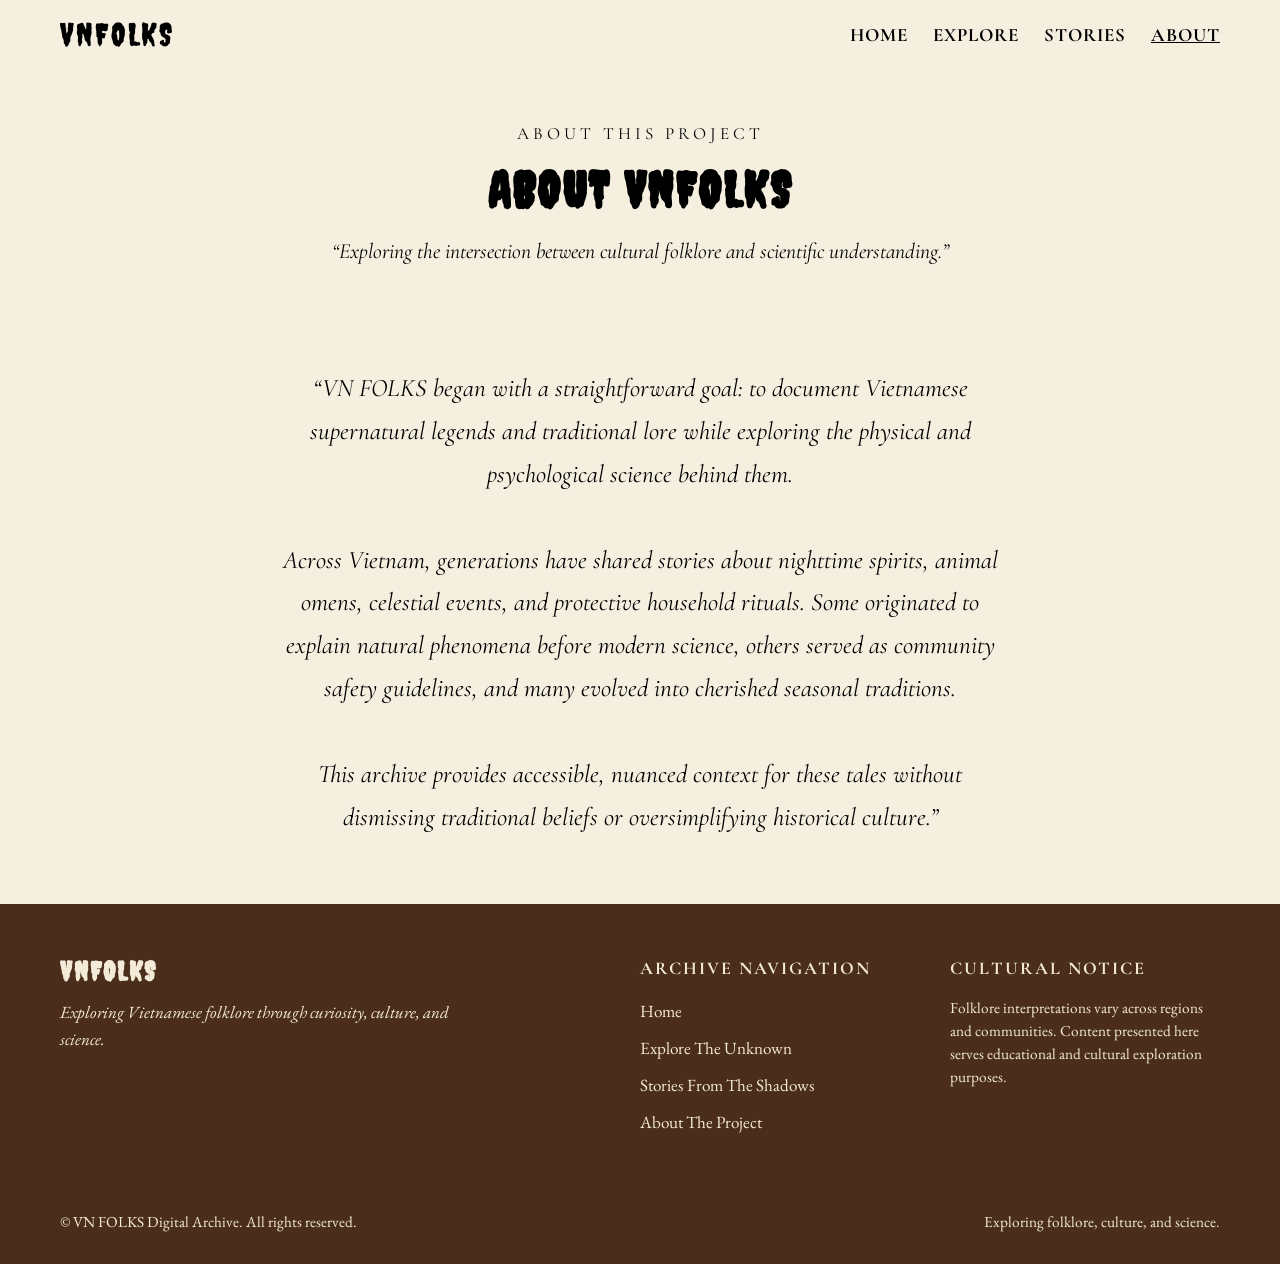
==== commit 764c6896: "Refactor CSS styles for improved consistency and readability; update colors, spacing, and typography" ====
--- a/about.html
+++ b/about.html
@@ -70,50 +70,6 @@
         </div>
       </div>
     </section>
-
-    <!-- Article Sections -->
-    <section class="about-sections-wrapper">
-      <div class="container container-narrow">
-        <article class="about-article">
-          <header class="article-header">
-            <span class="article-number">PART 01</span>
-            <h2 class="article-title">PROJECT VISION</h2>
-          </header>
-          <p>
-            Vietnamese folklore contains a rich tapestry of stories, yet digital resources in English often reduce these tales to generic horror tropes. VN FOLKS was created to present these legends with cultural depth, historical context, and scientific curiosity.
-          </p>
-          <p>
-            When early communities witnessed eclipses or experienced sleep immobility, they developed memorable narratives that brought people together. Documenting these stories preserves an essential aspect of Vietnamese heritage.
-          </p>
-        </article>
-
-        <article class="about-article">
-          <header class="article-header">
-            <span class="article-number">PART 02</span>
-            <h2 class="article-title">FOLKLORE &amp; SCIENCE</h2>
-          </header>
-          <p>
-            A core principle of this project is demonstrating that cultural folklore and empirical science can coexist thoughtfully.
-          </p>
-          <p>
-            For example, analyzing <em>Bóng Đè</em> through sleep cycle biology explains the neurological mechanism of muscle immobility during REM sleep, while folk customs reveal how communities provided psychological comfort to affected individuals. Examining both perspectives offers a fuller appreciation of human experience.
-          </p>
-        </article>
-
-        <article class="about-article">
-          <header class="article-header">
-            <span class="article-number">PART 03</span>
-            <h2 class="article-title">CULTURAL CONTINUITY</h2>
-          </header>
-          <p>
-            From the cautionary rhymes of <em>Ông Ba Bị</em> to riverbank warnings like <em>Ma Da</em>, Vietnamese legends reflect centuries of agrarian life along rivers, bamboo groves, and rice paddies.
-          </p>
-          <p>
-            We hope VN FOLKS serves as a useful educational resource for anyone interested in exploring Vietnamese culture, mythology, and science.
-          </p>
-        </article>
-      </div>
-    </section>
   </main>
 
   <!-- Site Footer -->
--- a/css/style.css
+++ b/css/style.css
@@ -1,28 +1,6 @@
 @import url('https://fonts.googleapis.com/css2?family=Creepster&family=Cormorant+Garamond:ital,wght@0,400;0,600;0,700;1,400;1,600&family=EB+Garamond:ital,wght@0,400;0,500;0,600;1,400&display=swap');
 
-:root {
-  --gold: #E8D1A7;
-  --brown: #84592B;
-  --wine: #743014;
-  --olive: #9D9167;
-  --dark-brown: #442D1C;
-
-  --bg-light: #F4EAD8;
-  --bg-warm: #EBDDC3;
-  --bg-dark: #1B110A;
-  --bg-card-dark: #251810;
-  --bg-overlay: rgba(18, 10, 6, 0.88);
-
-  --font-display: 'Creepster', cursive, serif;
-  --font-heading: 'Cormorant Garamond', 'Georgia', serif;
-  --font-body: 'EB Garamond', 'Times New Roman', serif;
-
-  --tr-fast: 0.2s ease;
-  --tr-smooth: 0.3s ease;
-}
-
-/* Reset */
-*, *::before, *::after {
+* {
   box-sizing: border-box;
   margin: 0;
   padding: 0;
@@ -30,321 +8,216 @@
 
 html {
   font-size: 18px;
-  scroll-behavior: smooth;
-  background-color: var(--bg-light);
-  color: var(--dark-brown);
+  background-color: #f5efe0;
+  color: #000000;
 }
 
 body {
-  font-family: var(--font-body);
-  line-height: 1.7;
+  font-family: 'EB Garamond', Georgia, serif;
+  line-height: 1.6;
   min-height: 100vh;
   display: flex;
   flex-direction: column;
-  background-color: var(--bg-light);
-  background-image: 
-    radial-gradient(circle at 10% 20%, rgba(232, 209, 167, 0.25) 0%, transparent 40%),
-    radial-gradient(circle at 90% 80%, rgba(132, 89, 43, 0.08) 0%, transparent 50%),
-    linear-gradient(180deg, rgba(244, 234, 216, 0.98) 0%, rgba(235, 221, 195, 0.95) 100%);
-  background-attachment: fixed;
-  overflow-x: hidden;
-}
-
-/* Containers */
+  background-color: #f5efe0;
+  color: #000000;
+}
+
 .container {
   width: 100%;
-  max-width: 1280px;
+  max-width: 1200px;
   margin: 0 auto;
-  padding: 0 2rem;
+  padding: 0 20px;
 }
 
 .container-narrow {
-  max-width: 960px;
-}
-
-/* Header & Navigation */
-.site-header {
+  max-width: 850px;
+}
+
+.site-header,
+.site-header.dark-header {
   position: sticky;
   top: 0;
-  z-index: 1000;
-  background-color: rgba(244, 234, 216, 0.94);
-  backdrop-filter: blur(8px);
-  border-bottom: 1px solid rgba(132, 89, 43, 0.3);
-  transition: background-color var(--tr-smooth), border-color var(--tr-smooth);
-}
-
-.site-header.dark-header {
-  background-color: rgba(27, 17, 10, 0.96);
-  border-bottom: 1px solid rgba(157, 145, 103, 0.3);
+  z-index: 100;
+  background-color: #f5efe0;
+  border-bottom: none;
 }
 
 .nav-wrapper {
   display: flex;
   align-items: center;
   justify-content: space-between;
-  height: 80px;
-}
-
-.site-logo {
-  display: inline-block;
+  height: 70px;
+}
+
+.site-logo,
+.site-header.dark-header .site-logo {
   text-decoration: none;
-  color: var(--dark-brown);
-  font-family: var(--font-display);
-  font-size: 1.85rem;
-  font-weight: 400;
-  letter-spacing: 0.1em;
-  transition: opacity var(--tr-fast), transform var(--tr-fast);
-}
-
-.site-header.dark-header .site-logo {
-  color: var(--gold);
+  color: #000000;
+  font-family: 'Creepster', cursive, serif;
+  font-size: 1.8rem;
+  letter-spacing: 2px;
 }
 
 .site-logo:hover {
-  opacity: 0.85;
-  transform: scale(1.02);
+  color: #000000;
+  text-decoration: underline;
 }
 
 .nav-links {
   display: flex;
   align-items: center;
   list-style: none;
-  gap: 2.2rem;
-}
-
-.nav-item a {
+  gap: 25px;
+}
+
+.nav-item a,
+.site-header.dark-header .nav-item a {
   text-decoration: none;
-  font-family: var(--font-heading);
+  font-family: 'Cormorant Garamond', Georgia, serif;
   font-size: 1.05rem;
-  font-weight: 600;
-  letter-spacing: 0.14em;
-  text-transform: uppercase;
-  color: var(--dark-brown);
-  position: relative;
-  padding: 0.4rem 0;
-  transition: color var(--tr-fast);
-}
-
-.site-header.dark-header .nav-item a {
-  color: var(--gold);
-}
-
-.nav-item a::after {
-  content: '';
-  position: absolute;
-  bottom: 0;
-  left: 0;
-  width: 0%;
-  height: 1px;
-  background-color: var(--wine);
-  transition: width var(--tr-smooth);
-}
-
-.site-header.dark-header .nav-item a::after {
-  background-color: var(--gold);
-}
-
-.nav-item a:hover::after,
-.nav-item a.active::after {
-  width: 100%;
+  font-weight: bold;
+  letter-spacing: 1px;
+  text-transform: uppercase;
+  color: #000000;
+  padding: 5px 0;
 }
 
 .nav-item a:hover,
-.nav-item a.active {
-  color: var(--wine);
-}
-
+.nav-item a.active,
 .site-header.dark-header .nav-item a:hover,
 .site-header.dark-header .nav-item a.active {
-  color: #fff;
-}
-
-/* Mobile Navigation */
-.mobile-toggle {
+  color: #000000;
+  text-decoration: underline;
+}
+
+.mobile-toggle,
+.site-header.dark-header .mobile-toggle {
   display: none;
   background: none;
   border: none;
   cursor: pointer;
-  padding: 0.5rem;
-  color: var(--dark-brown);
-}
-
-.site-header.dark-header .mobile-toggle {
-  color: var(--gold);
+  padding: 8px;
+  color: #000000;
 }
 
 .hamburger-line {
   display: block;
-  width: 26px;
+  width: 25px;
   height: 2px;
   margin: 5px 0;
-  background-color: currentColor;
-  transition: transform var(--tr-smooth), opacity var(--tr-smooth);
+  background-color: #000000;
 }
 
 .mobile-nav-drawer {
   display: none;
   position: fixed;
-  top: 80px;
+  top: 70px;
   left: 0;
   width: 100%;
-  background-color: var(--bg-warm);
-  border-bottom: 2px solid var(--brown);
-  padding: 2rem 0;
-  z-index: 999;
-  box-shadow: 0 10px 30px rgba(0, 0, 0, 0.15);
+  background-color: #f5efe0;
+  border-bottom: none;
+  padding: 20px 0;
+  z-index: 99;
 }
 
 .site-header.dark-header + .mobile-nav-drawer,
 body.dark-mode .mobile-nav-drawer {
-  background-color: var(--bg-card-dark);
-  border-bottom: 2px solid var(--wine);
+  background-color: #f5efe0;
+  border-bottom: none;
 }
 
 .mobile-nav-drawer.open {
   display: block;
-  animation: slideDown 0.3s ease forwards;
 }
 
 .mobile-nav-links {
   list-style: none;
   display: flex;
   flex-direction: column;
-  gap: 1.5rem;
-  text-align: center;
-}
-
-.mobile-nav-links a {
+  gap: 15px;
+  text-align: center;
+}
+
+.mobile-nav-links a,
+body.dark-mode .mobile-nav-links a {
   text-decoration: none;
-  font-family: var(--font-heading);
-  font-size: 1.25rem;
-  letter-spacing: 0.15em;
-  text-transform: uppercase;
-  color: var(--dark-brown);
-}
-
-body.dark-mode .mobile-nav-links a {
-  color: var(--gold);
-}
-
-/* Typography */
+  font-family: 'Cormorant Garamond', Georgia, serif;
+  font-size: 1.2rem;
+  letter-spacing: 1px;
+  text-transform: uppercase;
+  color: #000000;
+}
+
+.mobile-nav-links a:hover {
+  text-decoration: underline;
+}
+
 h1, h2, h3, h4 {
-  font-family: var(--font-heading);
+  font-family: 'Cormorant Garamond', Georgia, serif;
   font-weight: 600;
-  color: var(--dark-brown);
-  line-height: 1.25;
+  color: #000000;
+  line-height: 1.3;
 }
 
 .display-title {
-  font-family: var(--font-display);
-  font-weight: 700;
-  letter-spacing: 0.18em;
-  text-transform: uppercase;
+  font-family: 'Creepster', cursive, serif;
+  font-weight: bold;
+  letter-spacing: 2px;
+  text-transform: uppercase;
+  color: #000000;
 }
 
 p {
-  margin-bottom: 1.2rem;
+  margin-bottom: 1rem;
+  color: #000000;
 }
 
 .lead-text {
-  font-size: 1.2rem;
+  font-size: 1.15rem;
   font-style: italic;
-  line-height: 1.8;
-  color: var(--dark-brown);
-  opacity: 0.9;
-}
-
-.ornamental-divider {
-  display: flex;
-  align-items: center;
-  justify-content: center;
-  margin: 3rem auto;
-  width: 100%;
-  max-width: 480px;
-  opacity: 0.5;
-}
-
+  line-height: 1.7;
+  color: #000000;
+}
+
+.ornamental-divider,
 .divider-line {
-  flex: 1;
-  height: 1px;
-  background-color: var(--brown);
-}
-
-/* Buttons */
-.btn-archive {
-  display: inline-flex;
-  align-items: center;
-  justify-content: center;
-  gap: 0.8rem;
+  display: none;
+}
+
+.btn-archive,
+.btn-archive.btn-wine,
+.btn-archive.btn-gold {
+  display: inline-block;
   text-decoration: none;
-  font-family: var(--font-heading);
+  font-family: 'Cormorant Garamond', Georgia, serif;
   font-size: 1rem;
-  font-weight: 600;
-  letter-spacing: 0.2em;
-  text-transform: uppercase;
-  padding: 0.85rem 2.2rem;
-  border: 1px solid var(--dark-brown);
-  background-color: transparent;
-  color: var(--dark-brown);
+  font-weight: bold;
+  letter-spacing: 2px;
+  text-transform: uppercase;
+  padding: 10px 25px;
+  border: 1px solid #000000;
+  background-color: #E6D5B1;
+  color: #000000;
   cursor: pointer;
-  position: relative;
-  transition: all var(--tr-smooth);
-}
-
-.btn-archive::before {
-  content: '';
-  position: absolute;
-  top: 3px;
-  left: 3px;
-  right: 3px;
-  bottom: 3px;
-  border: 1px solid transparent;
-  transition: border-color var(--tr-smooth);
-}
-
-.btn-archive:hover {
-  background-color: var(--dark-brown);
-  color: var(--gold);
-  box-shadow: 0 6px 18px rgba(68, 45, 28, 0.2);
-  transform: translateY(-2px);
-}
-
-.btn-archive:hover::before {
-  border-color: rgba(232, 209, 167, 0.5);
-}
-
-.btn-archive.btn-wine {
-  border-color: var(--wine);
-  color: var(--wine);
-}
-
-.btn-archive.btn-wine:hover {
-  background-color: var(--wine);
-  color: var(--gold);
-}
-
-.btn-archive.btn-gold {
-  border-color: var(--gold);
-  color: var(--gold);
-}
-
+}
+
+.btn-archive:hover,
+.btn-archive.btn-wine:hover,
 .btn-archive.btn-gold:hover {
-  background-color: var(--gold);
-  color: var(--dark-brown);
-}
-
-/* Home Page Hero */
+  background-color: #E6D5B1;
+  color: #000000;
+}
+
 .home-hero-section {
   position: relative;
   width: 100%;
-  min-height: calc(100vh - 80px);
+  min-height: 80vh;
   display: flex;
   flex-direction: column;
   justify-content: center;
   align-items: center;
-  background-color: #E8D1A7;
-  overflow: hidden;
-  border-bottom: 1px solid rgba(132, 89, 43, 0.35);
+  background-color: #f5efe0;
+  border-bottom: none;
 }
 
 .hero-visual-canvas {
@@ -355,7 +228,7 @@
   height: 100%;
   background-image: url('../assets/homebackground.png');
   background-size: cover;
-  background-position: center center;
+  background-position: center;
   background-repeat: no-repeat;
   opacity: 0.95;
   z-index: 1;
@@ -367,7 +240,7 @@
   left: 0;
   width: 100%;
   height: 100%;
-  background: radial-gradient(circle at center, rgba(232, 209, 167, 0.2) 20%, rgba(200, 175, 135, 0.3) 100%);
+  background-color: transparent;
   z-index: 2;
   pointer-events: none;
 }
@@ -376,175 +249,173 @@
   position: relative;
   z-index: 3;
   text-align: center;
-  max-width: 780px;
-  padding: 3rem 1.5rem;
+  max-width: 760px;
+  padding: 40px 20px;
   margin: auto;
 }
 
 .hero-tagline-small {
-  font-family: var(--font-heading);
-  font-size: 1.15rem;
-  letter-spacing: 0.35em;
-  text-transform: uppercase;
-  color: var(--dark-brown);
-  margin-bottom: 0.5rem;
-  opacity: 0.9;
+  font-family: 'Cormorant Garamond', Georgia, serif;
+  font-size: 1.1rem;
+  letter-spacing: 4px;
+  text-transform: uppercase;
+  color: #000000;
+  margin-bottom: 10px;
 }
 
 .hero-main-title {
-  font-family: var(--font-display);
-  font-size: clamp(3.8rem, 8.5vw, 7.2rem);
-  font-weight: 400;
-  letter-spacing: 0.12em;
-  color: var(--dark-brown);
-  text-shadow: 0 3px 6px rgba(68, 45, 28, 0.15);
-  margin-bottom: 1.2rem;
+  font-family: 'Creepster', cursive, serif;
+  font-size: 4rem;
+  font-weight: normal;
+  letter-spacing: 3px;
+  color: #000000;
+  margin-bottom: 15px;
   line-height: 1.1;
 }
 
 .hero-subtitle {
-  font-family: var(--font-heading);
-  font-size: clamp(1.1rem, 2.2vw, 1.45rem);
+  font-family: 'Cormorant Garamond', Georgia, serif;
+  font-size: 1.3rem;
   font-style: italic;
-  color: var(--wine);
-  letter-spacing: 0.05em;
-  line-height: 1.6;
-  margin-bottom: 0;
+  color: #000000;
+  line-height: 1.5;
 }
 
 .home-intro-section {
-  padding: 5.5rem 0;
-  background-color: var(--bg-light);
-  border-bottom: 1px solid rgba(132, 89, 43, 0.25);
+  position: relative;
+  z-index: 4;
+  padding: 60px 0;
+  background-color: #f5efe0;
+  border-bottom: none;
   text-align: center;
 }
 
 .intro-box {
-  max-width: 820px;
+  max-width: 800px;
   margin: 0 auto;
 }
 
 .intro-quote {
-  font-family: var(--font-heading);
-  font-size: clamp(1.25rem, 2.6vw, 1.65rem);
+  font-family: 'Cormorant Garamond', Georgia, serif;
+  font-size: 1.4rem;
   font-style: italic;
-  line-height: 1.8;
-  color: var(--dark-brown);
-  margin-bottom: 2.5rem;
+  line-height: 1.7;
+  color: #000000;
+  margin-bottom: 30px;
+  padding: 0 15px;
+}
+
+.home-pillars-section {
   position: relative;
-  padding: 0 1rem;
-}
-
-/* Four Pillars Grid */
-.home-pillars-section {
-  padding: 5rem 0;
-  background-color: var(--bg-warm);
+  z-index: 4;
+  padding: 60px 0;
+  background-color: #f5efe0;
 }
 
 .section-label {
-  font-family: var(--font-heading);
-  font-size: 0.95rem;
-  letter-spacing: 0.3em;
-  text-transform: uppercase;
-  color: var(--wine);
-  text-align: center;
-  margin-bottom: 0.6rem;
+  font-family: 'Cormorant Garamond', Georgia, serif;
+  font-size: 0.9rem;
+  letter-spacing: 3px;
+  text-transform: uppercase;
+  color: #000000;
+  text-align: center;
+  margin-bottom: 5px;
   display: block;
 }
 
 .section-title {
-  font-family: var(--font-display);
-  font-size: clamp(1.8rem, 3.5vw, 2.6rem);
-  text-align: center;
-  color: var(--dark-brown);
-  margin-bottom: 1.2rem;
+  font-family: 'Creepster', cursive, serif;
+  font-size: 2.2rem;
+  text-align: center;
+  color: #000000;
+  margin-bottom: 15px;
 }
 
 .section-sub {
-  font-family: var(--font-heading);
-  font-size: 1.15rem;
+  font-family: 'Cormorant Garamond', Georgia, serif;
+  font-size: 1.1rem;
   font-style: italic;
   text-align: center;
-  max-width: 650px;
-  margin: 0 auto 3.5rem;
-  opacity: 0.85;
+  max-width: 600px;
+  margin: 0 auto 40px;
+  color: #000000;
 }
 
 .pillars-grid {
   display: grid;
   grid-template-columns: repeat(auto-fit, minmax(240px, 1fr));
-  gap: 2rem;
-  margin-top: 2rem;
+  gap: 25px;
+  margin-top: 20px;
 }
 
 .pillar-card {
-  background-color: var(--bg-light);
-  border: 1px solid rgba(132, 89, 43, 0.3);
-  padding: 2.2rem 1.6rem;
-  text-align: center;
-  transition: transform var(--tr-smooth), box-shadow var(--tr-smooth);
+  background-color: #E6D5B1;
+  border: 1px solid #000000;
+  padding: 25px 20px;
+  text-align: center;
+  color: #000000;
 }
 
 .pillar-card:hover {
-  transform: translateY(-4px);
-  box-shadow: 0 8px 24px rgba(68, 45, 28, 0.12);
-  border-color: var(--wine);
+  border: 1px solid #000000;
 }
 
 .pillar-title {
-  font-family: var(--font-heading);
-  font-size: 1.25rem;
-  letter-spacing: 0.08em;
-  margin-bottom: 0.8rem;
+  font-family: 'Cormorant Garamond', Georgia, serif;
+  font-size: 1.2rem;
+  letter-spacing: 1px;
+  margin-bottom: 10px;
+  color: #000000;
 }
 
 .pillar-desc {
   font-size: 0.95rem;
-  line-height: 1.6;
-  opacity: 0.85;
+  line-height: 1.5;
   margin-bottom: 0;
-}
-
-/* Footer */
+  color: #000000;
+}
+
 .site-footer {
+  position: relative;
+  z-index: 10;
   margin-top: auto;
-  background-color: var(--bg-dark);
-  color: var(--gold);
-  border-top: 2px solid var(--wine);
-  padding: 4.5rem 0 2.5rem;
+  background-color: #4a2e1b;
+  color: #f4ead8;
+  border-top: none;
+  padding: 50px 0 30px;
 }
 
 .footer-top {
   display: grid;
   grid-template-columns: 2fr 1fr 1fr;
-  gap: 3.5rem;
-  padding-bottom: 3.5rem;
-  border-bottom: 1px solid rgba(232, 209, 167, 0.15);
+  gap: 40px;
+  padding-bottom: 40px;
+  border-bottom: none;
 }
 
 .footer-brand h4 {
-  font-family: var(--font-display);
-  font-size: 1.6rem;
-  letter-spacing: 0.2em;
-  color: var(--gold);
-  margin-bottom: 0.8rem;
+  font-family: 'Creepster', cursive, serif;
+  font-size: 1.5rem;
+  letter-spacing: 2px;
+  color: #f4ead8;
+  margin-bottom: 10px;
 }
 
 .footer-brand p {
-  font-size: 1rem;
+  font-size: 0.95rem;
   font-style: italic;
-  opacity: 0.8;
-  max-width: 440px;
+  max-width: 400px;
+  color: #f4ead8;
 }
 
 .footer-nav h5,
 .footer-info h5 {
-  font-family: var(--font-heading);
+  font-family: 'Cormorant Garamond', Georgia, serif;
   font-size: 1rem;
-  letter-spacing: 0.18em;
-  text-transform: uppercase;
-  color: var(--gold);
-  margin-bottom: 1.2rem;
+  letter-spacing: 2px;
+  text-transform: uppercase;
+  color: #f4ead8;
+  margin-bottom: 15px;
 }
 
 .footer-nav ul {
@@ -552,51 +423,39 @@
 }
 
 .footer-nav li {
-  margin-bottom: 0.6rem;
+  margin-bottom: 8px;
 }
 
 .footer-nav a {
   text-decoration: none;
   font-size: 0.95rem;
-  color: rgba(232, 209, 167, 0.75);
-  transition: color var(--tr-fast);
+  color: #f4ead8;
 }
 
 .footer-nav a:hover {
-  color: #fff;
+  color: #ffffff;
+  text-decoration: underline;
 }
 
 .footer-disclaimer-text {
-  font-size: 0.88rem;
-  line-height: 1.6;
-  opacity: 0.7;
+  font-size: 0.85rem;
+  line-height: 1.5;
+  color: #f4ead8;
 }
 
 .footer-bottom {
-  padding-top: 2rem;
+  padding-top: 25px;
   display: flex;
   justify-content: space-between;
   align-items: center;
   font-size: 0.85rem;
-  opacity: 0.65;
-}
-
-/* Animations */
-@keyframes fadeIn {
-  from { opacity: 0; transform: translateY(12px); }
-  to { opacity: 1; transform: translateY(0); }
-}
-
-@keyframes slideDown {
-  from { opacity: 0; transform: translateY(-15px); }
-  to { opacity: 1; transform: translateY(0); }
-}
-
-.animate-fade-in {
-  animation: fadeIn 0.8s var(--tr-smooth) forwards;
-}
-
-/* Responsive Media Queries */
+  color: #f4ead8;
+}
+
+img, svg {
+  max-width: 100%;
+}
+
 @media (max-width: 900px) {
   .nav-links {
     display: none;
@@ -608,27 +467,21 @@
 
   .hero-visual-canvas {
     background-position: center top;
-    opacity: 0.9;
   }
 
   .hero-content {
-    background: rgba(244, 234, 216, 0.88);
-    backdrop-filter: blur(6px);
-    border: 1px solid rgba(132, 89, 43, 0.35);
-    border-radius: 4px;
-    box-shadow: 0 10px 30px rgba(68, 45, 28, 0.12);
-    margin: 1.5rem;
-    padding: 2.2rem 1.4rem;
+    margin: 20px;
+    padding: 30px 15px;
   }
 
   .footer-top {
     grid-template-columns: 1fr;
-    gap: 2.5rem;
+    gap: 30px;
   }
 
   .footer-bottom {
     flex-direction: column;
-    gap: 1rem;
+    gap: 10px;
     text-align: center;
   }
 }
@@ -639,20 +492,15 @@
   }
 
   .nav-wrapper {
-    height: 70px;
-  }
-
-  .home-hero-section {
-    min-height: 85vh;
+    height: 60px;
+  }
+
+  .hero-main-title {
+    font-size: 2.8rem;
   }
 
   .hero-content {
-    padding: 1.8rem 1rem;
-    margin: 1rem;
-  }
-
-  .btn-archive {
-    width: 100%;
-    padding: 0.8rem 1.5rem;
+    padding: 20px 10px;
+    margin: 10px;
   }
 }
--- a/css/pages.css
+++ b/css/pages.css
@@ -1,93 +1,81 @@
-/* Page styles for Explore, Stories, About, and Modals */
-
-.archive-page-header {
-  padding: 4.5rem 0 3.5rem;
+.archive-page-header,
+.archive-page-header.dark-banner {
+  padding: 50px 0 40px;
   text-align: center;
   position: relative;
-  border-bottom: 1px solid rgba(132, 89, 43, 0.25);
-  background-color: var(--bg-warm);
-}
-
-.archive-page-header.dark-banner {
-  background-color: var(--bg-dark);
-  border-bottom: 1px solid rgba(232, 209, 167, 0.2);
-  color: var(--gold);
-}
-
-.archive-page-header.dark-banner h1 {
-  color: var(--gold);
-}
-
-.archive-page-header.dark-banner .page-subtitle {
-  color: rgba(232, 209, 167, 0.85);
+  z-index: 4;
+  border-bottom: none;
+  background-color: #f5efe0;
+  color: #000000;
+}
+
+.archive-page-header.dark-banner h1,
+.archive-page-header.dark-banner .page-subtitle,
+.dark-banner .page-category-tag {
+  color: #000000;
 }
 
 .page-category-tag {
-  font-family: var(--font-heading);
-  font-size: 0.95rem;
-  letter-spacing: 0.35em;
-  text-transform: uppercase;
-  color: var(--wine);
-  margin-bottom: 0.8rem;
+  font-family: 'Cormorant Garamond', Georgia, serif;
+  font-size: 0.95rem;
+  letter-spacing: 4px;
+  text-transform: uppercase;
+  color: #000000;
+  margin-bottom: 10px;
   display: block;
 }
 
-.dark-banner .page-category-tag {
-  color: var(--gold);
-  opacity: 0.9;
-}
-
 .page-title {
-  font-family: var(--font-display);
-  font-size: clamp(2rem, 4.5vw, 3.4rem);
-  font-weight: 700;
-  letter-spacing: 0.16em;
-  margin-bottom: 1rem;
+  font-family: 'Creepster', cursive, serif;
+  font-size: 2.8rem;
+  font-weight: bold;
+  letter-spacing: 2px;
+  margin-bottom: 12px;
+  color: #000000;
 }
 
 .page-subtitle {
-  font-family: var(--font-heading);
-  font-size: clamp(1.1rem, 2vw, 1.35rem);
+  font-family: 'Cormorant Garamond', Georgia, serif;
+  font-size: 1.2rem;
   font-style: italic;
-  max-width: 680px;
+  max-width: 650px;
   margin: 0 auto;
-  line-height: 1.6;
-  opacity: 0.9;
-}
-
-/* Explore Grid */
+  line-height: 1.5;
+  color: #000000;
+}
+
 .explore-main-section {
-  padding: 4.5rem 0 6rem;
+  position: relative;
+  z-index: 4;
+  padding: 50px 0;
+  background-color: #f5efe0;
 }
 
 .explore-grid {
   display: grid;
-  grid-template-columns: repeat(auto-fit, minmax(350px, 1fr));
-  gap: 2.8rem;
+  grid-template-columns: repeat(auto-fit, minmax(300px, 1fr));
+  gap: 30px;
 }
 
 .explore-card {
-  background-color: var(--bg-light);
-  border: 1px solid rgba(132, 89, 43, 0.35);
-  display: flex;
-  flex-direction: column;
-  position: relative;
-  transition: transform var(--tr-smooth), box-shadow var(--tr-smooth), border-color var(--tr-smooth);
+  background-color: #f5efe0;
+  border: 1px solid #000000;
+  display: flex;
+  flex-direction: column;
+  position: relative;
 }
 
 .explore-card:hover {
-  transform: translateY(-6px);
-  border-color: var(--wine);
-  box-shadow: 0 12px 28px rgba(68, 45, 28, 0.14);
+  border: 1px solid #000000;
 }
 
 .explore-card-media {
   width: 100%;
-  height: 240px;
-  background-color: #20140c;
+  height: 220px;
+  background-color: #f5efe0;
   overflow: hidden;
   position: relative;
-  border-bottom: 1px solid rgba(132, 89, 43, 0.3);
+  border-bottom: none;
 }
 
 .explore-card-media img,
@@ -95,59 +83,51 @@
   width: 100%;
   height: 100%;
   object-fit: cover;
-  transition: transform 0.6s ease;
-}
-
-.explore-card:hover .explore-card-media img,
-.explore-card:hover .explore-card-media svg {
-  transform: scale(1.03);
 }
 
 .card-badge {
   position: absolute;
-  top: 14px;
-  right: 14px;
-  background-color: rgba(68, 45, 28, 0.88);
-  backdrop-filter: blur(4px);
-  color: var(--gold);
-  font-family: var(--font-heading);
-  font-size: 0.78rem;
-  letter-spacing: 0.12em;
-  text-transform: uppercase;
-  padding: 0.35rem 0.85rem;
-  border: 1px solid rgba(232, 209, 167, 0.4);
+  top: 10px;
+  right: 10px;
+  background: #ffffff;
+  color: #000000;
+  border: 1px solid #000000;
+  padding: 2px 8px;
+  font-size: 0.8rem;
+  font-family: 'Cormorant Garamond', Georgia, serif;
+  font-weight: bold;
+  letter-spacing: 1px;
+  text-transform: uppercase;
   z-index: 2;
 }
 
 .explore-card-content {
-  padding: 2rem;
+  padding: 20px;
   display: flex;
   flex-direction: column;
   flex: 1;
 }
 
 .card-viet-name {
-  font-family: var(--font-heading);
+  font-family: 'Cormorant Garamond', Georgia, serif;
   font-size: 0.95rem;
   font-style: italic;
-  color: var(--brown);
-  margin-bottom: 0.4rem;
+  color: #000000;
+  margin-bottom: 5px;
 }
 
 .explore-card-title {
-  font-family: var(--font-heading);
-  font-size: 1.55rem;
-  color: var(--dark-brown);
-  margin-bottom: 0.8rem;
-  line-height: 1.3;
+  font-family: 'Cormorant Garamond', Georgia, serif;
+  font-size: 1.4rem;
+  color: #000000;
+  margin-bottom: 10px;
 }
 
 .explore-card-desc {
-  font-size: 1rem;
-  line-height: 1.65;
-  color: var(--dark-brown);
-  opacity: 0.88;
-  margin-bottom: 2rem;
+  font-size: 0.95rem;
+  line-height: 1.6;
+  color: #000000;
+  margin-bottom: 20px;
   flex: 1;
 }
 
@@ -160,36 +140,33 @@
   display: flex;
   align-items: center;
   justify-content: center;
-  padding: 0.8rem 1.4rem;
-  background-color: transparent;
-  border: 1px solid var(--brown);
-  color: var(--dark-brown);
-  font-family: var(--font-heading);
-  font-size: 0.95rem;
-  font-weight: 600;
-  letter-spacing: 0.18em;
+  padding: 10px 15px;
+  background-color: #E6D5B1;
+  border: 1px solid #000000;
+  color: #000000;
+  font-family: 'Cormorant Garamond', Georgia, serif;
+  font-size: 0.95rem;
+  font-weight: bold;
+  letter-spacing: 2px;
   text-transform: uppercase;
   cursor: pointer;
-  transition: all var(--tr-fast);
 }
 
 .btn-discover:hover {
-  background-color: var(--brown);
-  color: var(--gold);
-}
-
-/* Stories Page */
+  background-color: #E6D5B1;
+  color: #000000;
+}
+
 body.dark-stories-page {
-  background-color: var(--bg-dark);
-  background-image: 
-    radial-gradient(circle at 10% 10%, rgba(116, 48, 20, 0.15) 0%, transparent 40%),
-    radial-gradient(circle at 90% 90%, rgba(68, 45, 28, 0.2) 0%, transparent 50%),
-    linear-gradient(180deg, #18100a 0%, #120905 100%);
-  color: var(--gold);
+  background-color: #f5efe0;
+  color: #000000;
 }
 
 .stories-main-section {
-  padding: 3rem 0 6rem;
+  position: relative;
+  z-index: 4;
+  padding: 40px 0 70px;
+  background-color: #f5efe0;
 }
 
 .filter-bar-wrapper {
@@ -197,57 +174,54 @@
   justify-content: center;
   align-items: center;
   flex-wrap: wrap;
-  gap: 0.8rem;
-  margin-bottom: 3.5rem;
+  gap: 10px;
+  margin-bottom: 40px;
 }
 
 .filter-btn {
-  background: transparent;
-  border: 1px solid rgba(232, 209, 167, 0.3);
-  color: rgba(232, 209, 167, 0.8);
-  font-family: var(--font-heading);
+  background: #E6D5B1;
+  border: 1px solid #000000;
+  color: #000000;
+  font-family: 'Cormorant Garamond', Georgia, serif;
   font-size: 0.9rem;
-  letter-spacing: 0.15em;
-  text-transform: uppercase;
-  padding: 0.6rem 1.4rem;
+  letter-spacing: 2px;
+  text-transform: uppercase;
+  padding: 8px 16px;
   cursor: pointer;
-  transition: all var(--tr-fast);
 }
 
 .filter-btn:hover,
 .filter-btn.active {
-  background-color: var(--wine);
-  border-color: var(--gold);
-  color: var(--gold);
+  background-color: #E6D5B1;
+  border-color: #000000;
+  color: #000000;
+  text-decoration: underline;
 }
 
 .stories-grid {
   display: grid;
-  grid-template-columns: repeat(auto-fit, minmax(340px, 1fr));
-  gap: 2.5rem;
+  grid-template-columns: repeat(auto-fit, minmax(300px, 1fr));
+  gap: 30px;
 }
 
 .story-card {
-  background-color: var(--bg-card-dark);
-  border: 1px solid rgba(157, 145, 103, 0.25);
-  display: flex;
-  flex-direction: column;
-  position: relative;
-  transition: transform var(--tr-smooth), border-color var(--tr-smooth), box-shadow var(--tr-smooth);
+  background-color: #f5efe0;
+  border: 1px solid #000000;
+  display: flex;
+  flex-direction: column;
+  position: relative;
 }
 
 .story-card:hover {
-  transform: translateY(-6px);
-  border-color: var(--gold);
-  box-shadow: 0 10px 30px rgba(0, 0, 0, 0.5);
+  border: 1px solid #000000;
 }
 
 .story-card-media {
   width: 100%;
-  height: 230px;
-  background-color: #0c0704;
+  height: 200px;
+  background-color: #f5efe0;
   overflow: hidden;
-  border-bottom: 1px solid rgba(157, 145, 103, 0.2);
+  border-bottom: none;
 }
 
 .story-card-media img,
@@ -255,50 +229,44 @@
   width: 100%;
   height: 100%;
   object-fit: cover;
-  transition: transform 0.6s ease;
-}
-
-.story-card:hover .story-card-media img,
-.story-card:hover .story-card-media svg {
-  transform: scale(1.03);
 }
 
 .story-card-content {
-  padding: 1.8rem;
+  padding: 20px;
   display: flex;
   flex-direction: column;
   flex: 1;
 }
 
 .story-region-tag {
-  font-family: var(--font-heading);
+  font-family: 'Cormorant Garamond', Georgia, serif;
   font-size: 0.85rem;
-  letter-spacing: 0.15em;
-  text-transform: uppercase;
-  color: var(--olive);
-  margin-bottom: 0.5rem;
+  letter-spacing: 2px;
+  text-transform: uppercase;
+  color: #000000;
+  margin-bottom: 5px;
 }
 
 .story-card-title {
-  font-family: var(--font-heading);
-  font-size: 1.5rem;
-  color: var(--gold);
-  margin-bottom: 0.3rem;
+  font-family: 'Cormorant Garamond', Georgia, serif;
+  font-size: 1.4rem;
+  color: #000000;
+  margin-bottom: 4px;
 }
 
 .story-card-epithet {
-  font-family: var(--font-heading);
-  font-size: 1rem;
+  font-family: 'Cormorant Garamond', Georgia, serif;
+  font-size: 0.95rem;
   font-style: italic;
-  color: var(--brown);
-  margin-bottom: 1rem;
+  color: #000000;
+  margin-bottom: 12px;
 }
 
 .story-card-desc {
-  font-size: 0.96rem;
-  line-height: 1.6;
-  color: rgba(232, 209, 167, 0.85);
-  margin-bottom: 1.8rem;
+  font-size: 0.95rem;
+  line-height: 1.5;
+  color: #000000;
+  margin-bottom: 20px;
   flex: 1;
 }
 
@@ -307,57 +275,59 @@
   display: flex;
   align-items: center;
   justify-content: center;
-  padding: 0.8rem 1.4rem;
-  background-color: transparent;
-  border: 1px solid var(--wine);
-  color: var(--gold);
-  font-family: var(--font-heading);
+  padding: 10px 15px;
+  background-color: #E6D5B1;
+  border: 1px solid #000000;
+  color: #000000;
+  font-family: 'Cormorant Garamond', Georgia, serif;
   font-size: 0.9rem;
-  font-weight: 600;
-  letter-spacing: 0.18em;
+  font-weight: bold;
+  letter-spacing: 2px;
   text-transform: uppercase;
   cursor: pointer;
-  transition: all var(--tr-fast);
 }
 
 .btn-read-story:hover {
-  background-color: var(--wine);
-  color: #fff;
-  border-color: var(--gold);
-}
-
-/* About Page */
+  background-color: #E6D5B1;
+  color: #000000;
+  border-color: #000000;
+}
+
 .about-manifesto-hero {
-  padding: 5rem 0 3.5rem;
-  background-color: var(--bg-warm);
-  border-bottom: 1px solid rgba(132, 89, 43, 0.3);
+  position: relative;
+  z-index: 4;
+  padding: 60px 0 40px;
+  background-color: #f5efe0;
+  border-bottom: none;
 }
 
 .manifesto-quote-block {
-  max-width: 820px;
+  max-width: 750px;
   margin: 0 auto;
   text-align: center;
-  position: relative;
-  padding: 0 1rem;
+  padding: 0 15px;
 }
 
 .manifesto-quote-block blockquote {
-  font-family: var(--font-heading);
-  font-size: clamp(1.2rem, 2.2vw, 1.55rem);
+  font-family: 'Cormorant Garamond', Georgia, serif;
+  font-size: 1.4rem;
   font-style: italic;
-  line-height: 1.8;
-  color: var(--dark-brown);
-  margin-bottom: 2rem;
+  line-height: 1.7;
+  color: #000000;
+  margin-bottom: 25px;
 }
 
 .about-sections-wrapper {
-  padding: 5rem 0;
+  position: relative;
+  z-index: 4;
+  padding: 60px 0;
+  background-color: #f5efe0;
 }
 
 .about-article {
-  margin-bottom: 4.5rem;
-  padding-bottom: 3.5rem;
-  border-bottom: 1px solid rgba(132, 89, 43, 0.2);
+  margin-bottom: 50px;
+  padding-bottom: 40px;
+  border-bottom: none;
 }
 
 .about-article:last-of-type {
@@ -365,33 +335,26 @@
 }
 
 .article-header {
-  margin-bottom: 1.6rem;
+  margin-bottom: 20px;
 }
 
 .article-number {
-  font-family: var(--font-display);
-  font-size: 1rem;
-  letter-spacing: 0.2em;
-  color: var(--wine);
-  display: block;
-  margin-bottom: 0.4rem;
+  display: none;
 }
 
 .article-title {
-  font-family: var(--font-heading);
-  font-size: clamp(1.6rem, 3vw, 2.2rem);
-  color: var(--dark-brown);
+  font-family: 'Cormorant Garamond', Georgia, serif;
+  font-size: 1.8rem;
+  color: #000000;
 }
 
 .about-article p {
-  font-size: 1.1rem;
-  line-height: 1.85;
-  color: var(--dark-brown);
-  opacity: 0.9;
-  margin-bottom: 1.4rem;
-}
-
-/* Modal Popup */
+  font-size: 1.05rem;
+  line-height: 1.7;
+  color: #000000;
+  margin-bottom: 15px;
+}
+
 .modal-overlay {
   display: none;
   position: fixed;
@@ -399,11 +362,10 @@
   left: 0;
   width: 100%;
   height: 100%;
-  background-color: var(--bg-overlay);
-  backdrop-filter: blur(6px);
+  background-color: rgba(0, 0, 0, 0.5);
   z-index: 2000;
   overflow-y: auto;
-  padding: 2.5rem 1rem;
+  padding: 30px 15px;
 }
 
 .modal-overlay.active {
@@ -412,107 +374,83 @@
   justify-content: center;
 }
 
-.modal-window {
-  background-color: var(--bg-light);
-  border: 2px solid var(--brown);
-  width: 100%;
-  max-width: 900px;
+.modal-window,
+.dark-modal {
+  background-color: #f5efe0;
+  border: 1px solid #000000;
+  width: 100%;
+  max-width: 850px;
   margin: auto;
   position: relative;
-  box-shadow: 0 20px 60px rgba(0, 0, 0, 0.6);
-  animation: fadeIn 0.35s ease forwards;
-}
-
-.dark-modal {
-  background-color: #1c120b;
-  border-color: var(--gold);
-  color: var(--gold);
-}
-
-.modal-close-btn {
+  color: #000000;
+}
+
+.modal-close-btn,
+.dark-modal .modal-close-btn {
   position: absolute;
-  top: 18px;
-  right: 18px;
-  width: 40px;
-  height: 40px;
-  background-color: rgba(68, 45, 28, 0.15);
-  border: 1px solid var(--brown);
-  color: var(--dark-brown);
-  font-size: 1.6rem;
+  top: 15px;
+  right: 15px;
+  width: 35px;
+  height: 35px;
+  background-color: #E6D5B1;
+  border: 1px solid #000000;
+  color: #000000;
+  font-size: 1.4rem;
   display: flex;
   align-items: center;
   justify-content: center;
   cursor: pointer;
-  transition: all var(--tr-fast);
   z-index: 10;
 }
 
-.dark-modal .modal-close-btn {
-  background-color: rgba(232, 209, 167, 0.15);
-  border-color: var(--gold);
-  color: var(--gold);
-}
-
 .modal-close-btn:hover {
-  background-color: var(--wine);
-  color: #fff;
-}
-
-.modal-header-section {
-  padding: 2.8rem 2.8rem 1.8rem;
-  border-bottom: 1px solid rgba(132, 89, 43, 0.3);
-}
-
+  background-color: #E6D5B1;
+  color: #000000;
+}
+
+.modal-header-section,
 .dark-modal .modal-header-section {
-  border-bottom-color: rgba(232, 209, 167, 0.2);
-}
-
-.modal-pretitle {
-  font-family: var(--font-heading);
-  font-size: 0.95rem;
-  letter-spacing: 0.25em;
-  text-transform: uppercase;
-  color: var(--wine);
-  margin-bottom: 0.4rem;
-}
-
+  padding: 30px 30px 20px;
+  border-bottom: none;
+}
+
+.modal-pretitle,
 .dark-modal .modal-pretitle {
-  color: var(--brown);
-}
-
-.modal-title {
-  font-family: var(--font-heading);
-  font-size: clamp(1.8rem, 3.5vw, 2.5rem);
-  line-height: 1.25;
-  margin-bottom: 0.5rem;
-  color: var(--dark-brown);
-}
-
+  font-family: 'Cormorant Garamond', Georgia, serif;
+  font-size: 0.95rem;
+  letter-spacing: 2px;
+  text-transform: uppercase;
+  color: #000000;
+  margin-bottom: 5px;
+}
+
+.modal-title,
 .dark-modal .modal-title {
-  color: var(--gold);
+  font-family: 'Cormorant Garamond', Georgia, serif;
+  font-size: 2rem;
+  line-height: 1.2;
+  margin-bottom: 5px;
+  color: #000000;
 }
 
 .modal-viet-subtitle {
-  font-family: var(--font-heading);
-  font-size: 1.15rem;
+  font-family: 'Cormorant Garamond', Georgia, serif;
+  font-size: 1.1rem;
   font-style: italic;
-  opacity: 0.85;
+  color: #000000;
 }
 
 .modal-body-content {
-  padding: 2.5rem 2.8rem;
-  max-height: 68vh;
+  padding: 30px;
+  max-height: 65vh;
   overflow-y: auto;
 }
 
-.dossier-block {
-  margin-bottom: 2.4rem;
-  padding-bottom: 2rem;
-  border-bottom: 1px solid rgba(132, 89, 43, 0.2);
-}
-
+.dossier-block,
 .dark-modal .dossier-block {
-  border-bottom-color: rgba(232, 209, 167, 0.15);
+  margin-bottom: 30px;
+  padding-bottom: 20px;
+  border-bottom: none;
 }
 
 .dossier-block:last-child {
@@ -521,116 +459,96 @@
   border-bottom: none;
 }
 
-.dossier-heading {
-  font-family: var(--font-heading);
-  font-size: 1.15rem;
-  letter-spacing: 0.15em;
-  text-transform: uppercase;
-  color: var(--wine);
-  margin-bottom: 0.8rem;
-  display: flex;
-  align-items: center;
-  gap: 0.6rem;
-}
-
+.dossier-heading,
 .dark-modal .dossier-heading {
-  color: var(--gold);
-}
-
-.dossier-text {
-  font-size: 1.05rem;
-  line-height: 1.8;
-  margin-bottom: 1.2rem;
-}
-
+  font-family: 'Cormorant Garamond', Georgia, serif;
+  font-size: 1.1rem;
+  letter-spacing: 2px;
+  text-transform: uppercase;
+  color: #000000;
+  margin-bottom: 10px;
+}
+
+.dossier-text,
 .dark-modal .dossier-text {
-  color: rgba(232, 209, 167, 0.9);
+  font-size: 1rem;
+  line-height: 1.7;
+  margin-bottom: 15px;
+  color: #000000;
 }
 
 .dossier-block strong,
-.dossier-block b {
-  font-weight: 700;
-  color: var(--wine);
-}
-
+.dossier-block b,
 .dark-modal .dossier-block strong,
 .dark-modal .dossier-block b {
-  color: var(--gold);
+  font-weight: bold;
+  color: #000000;
 }
 
 .dossier-numbered-list,
 .dossier-point-list {
   list-style: decimal;
-  margin: 1.2rem 0 1.5rem 1.6rem;
-  display: flex;
-  flex-direction: column;
-  gap: 1rem;
+  margin: 15px 0 20px 20px;
+  display: flex;
+  flex-direction: column;
+  gap: 10px;
 }
 
 .dossier-numbered-item,
-.dossier-point-item {
-  font-size: 1.05rem;
-  line-height: 1.75;
-  color: var(--dark-brown);
-}
-
+.dossier-point-item,
 .dark-modal .dossier-numbered-item,
 .dark-modal .dossier-point-item {
-  color: rgba(232, 209, 167, 0.92);
+  font-size: 1rem;
+  line-height: 1.6;
+  color: #000000;
 }
 
 .dossier-bullet-list {
   list-style: disc;
-  margin: 1.2rem 0 1.5rem 1.6rem;
-  display: flex;
-  flex-direction: column;
-  gap: 0.8rem;
+  margin: 15px 0 20px 20px;
+  display: flex;
+  flex-direction: column;
+  gap: 10px;
 }
 
 .dossier-bullet-item {
-  font-size: 1.05rem;
-  line-height: 1.75;
+  font-size: 1rem;
+  line-height: 1.6;
+  color: #000000;
 }
 
 .dossier-sources-list {
   list-style: none;
-  margin-top: 1rem;
-  display: flex;
-  flex-direction: column;
-  gap: 0.6rem;
+  margin-top: 10px;
+  display: flex;
+  flex-direction: column;
+  gap: 5px;
 }
 
 .dossier-sources-list li {
-  font-size: 0.92rem;
-  line-height: 1.6;
-  opacity: 0.85;
-  padding-left: 1.2rem;
-  position: relative;
-}
-
-.dossier-sources-list li::before {
-  content: "";
+  font-size: 0.9rem;
+  line-height: 1.5;
+  padding-left: 15px;
+  position: relative;
+  color: #000000;
+}
+
+.dossier-sources-list li::before,
+.dark-modal .dossier-sources-list li::before {
+  content: "-";
   position: absolute;
   left: 0;
-  top: 0.65em;
-  width: 6px;
-  height: 1px;
-  background-color: var(--brown);
-}
-
-.dark-modal .dossier-sources-list li::before {
-  background-color: var(--gold);
-}
-
-/* Modal Bottom Image */
-.article-bottom-section {
-  margin-top: 3.2rem;
-  padding-top: 2.4rem;
-  border-top: 1px solid rgba(132, 89, 43, 0.25);
-}
-
+  color: #000000;
+  background-color: transparent;
+  width: auto;
+  height: auto;
+}
+
+.article-bottom-section,
 .dark-modal .article-bottom-section {
-  border-top-color: rgba(232, 209, 167, 0.18);
+  margin-top: 40px;
+  padding-top: 30px;
+  border-top: none;
 }
 
 .article-bottom-figure {
@@ -638,36 +556,24 @@
   text-align: center;
 }
 
-.article-bottom-image {
-  width: 100%;
-  max-height: 480px;
+.article-bottom-image,
+.dark-modal .article-bottom-image {
+  width: 100%;
+  max-height: 450px;
   object-fit: cover;
-  border-radius: 8px;
-  border: 1px solid rgba(132, 89, 43, 0.35);
-  box-shadow: 0 10px 30px rgba(0, 0, 0, 0.18);
+  border: 1px solid #000000;
   display: block;
 }
 
-.dark-modal .article-bottom-image {
-  border-color: rgba(232, 209, 167, 0.28);
-  box-shadow: 0 10px 30px rgba(0, 0, 0, 0.5);
-}
-
-.article-bottom-caption {
-  font-family: var(--font-heading);
+.article-bottom-caption,
+.dark-modal .article-bottom-caption {
+  font-family: 'Cormorant Garamond', Georgia, serif;
   font-size: 1rem;
   font-style: italic;
-  margin-top: 1rem;
-  opacity: 0.85;
-  letter-spacing: 0.05em;
-  color: var(--dark-brown);
-}
-
-.dark-modal .article-bottom-caption {
-  color: var(--gold);
-}
-
-/* Responsive Styles */
+  margin-top: 10px;
+  color: #000000;
+}
+
 @media (max-width: 768px) {
   .explore-grid,
   .stories-grid {
@@ -676,10 +582,10 @@
 
   .modal-header-section,
   .modal-body-content {
-    padding: 1.8rem 1.4rem;
+    padding: 20px 15px;
   }
 
   .modal-title {
-    font-size: 1.6rem;
+    font-size: 1.5rem;
   }
 }
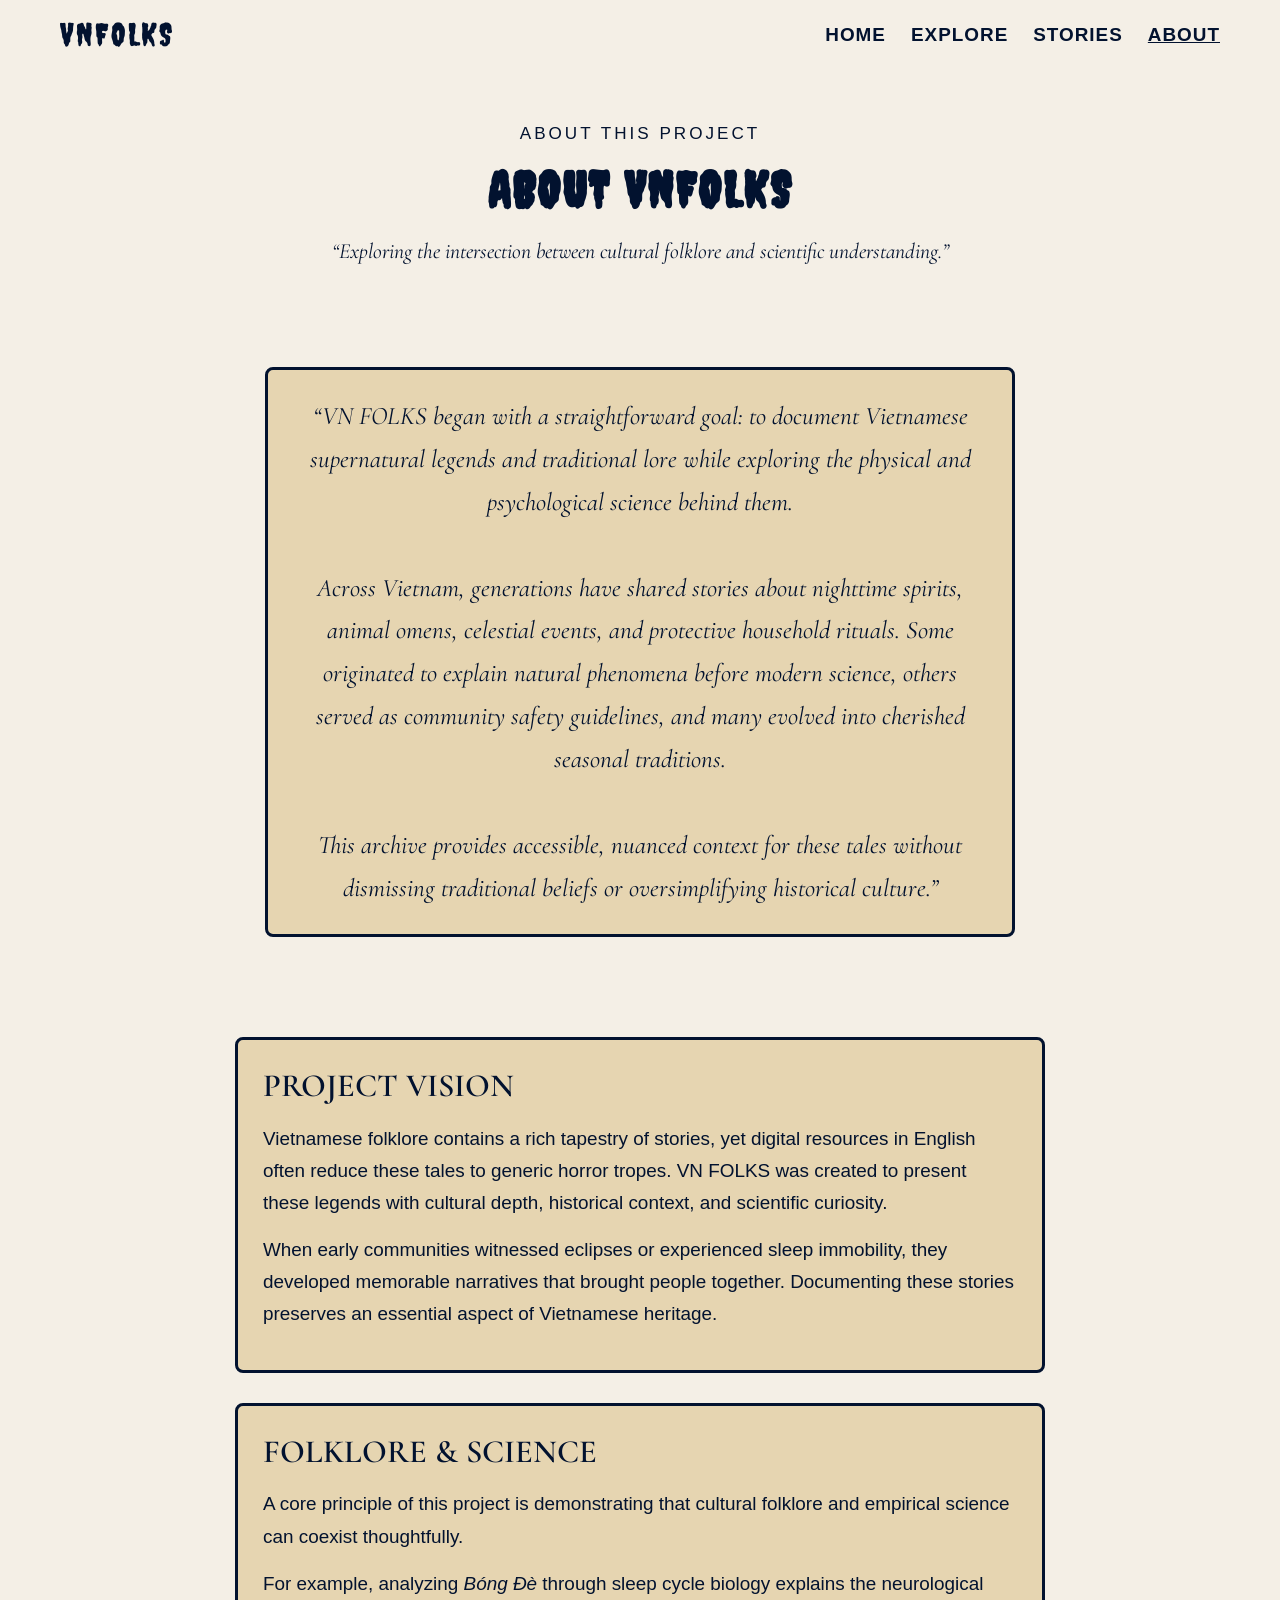
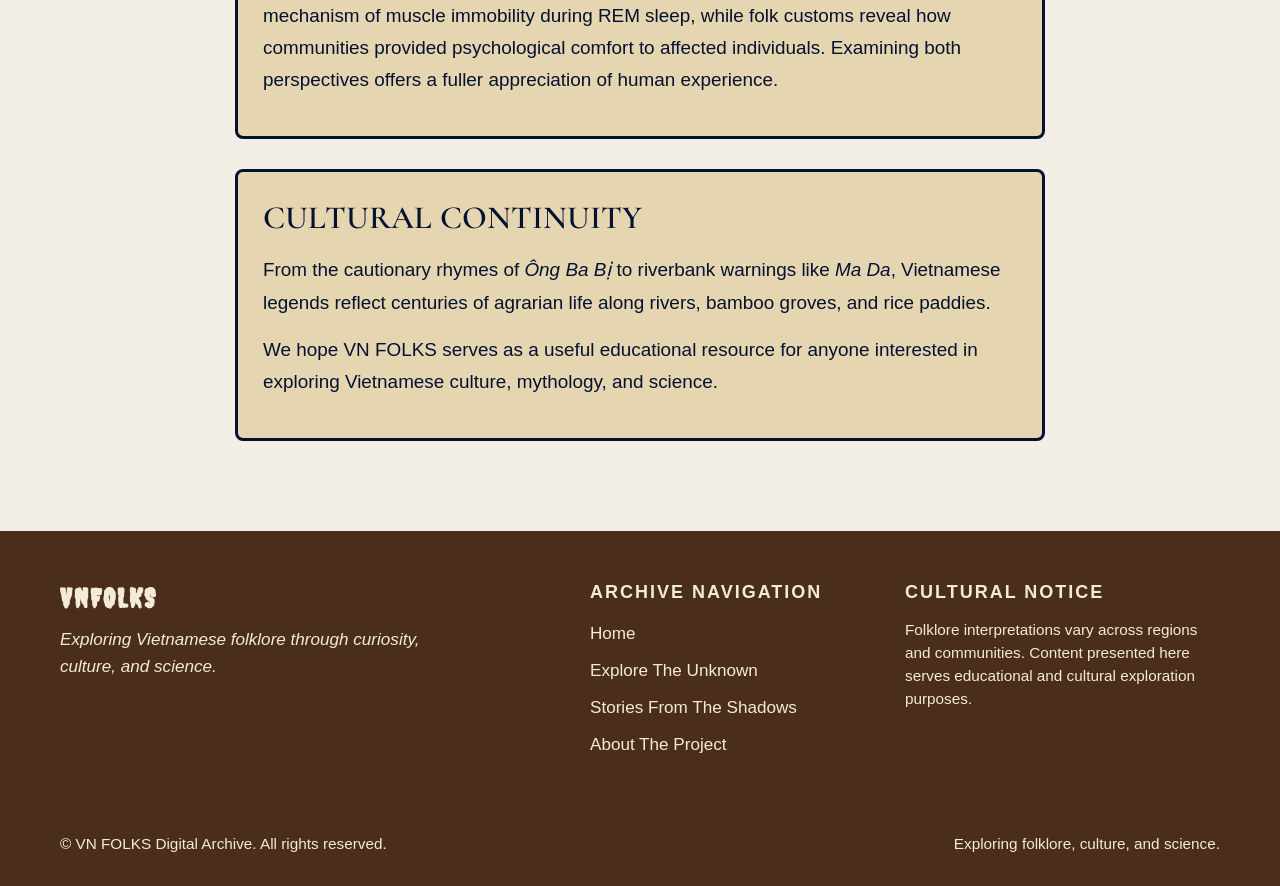
==== commit 4ce4ee12: "Remove commented sections from HTML files for cleaner code; update 'about.html', 'explore.html', 'in" ====
--- a/about.html
+++ b/about.html
@@ -10,7 +10,6 @@
 </head>
 <body>
 
-  <!-- Site Navigation -->
   <header class="site-header">
     <div class="container nav-wrapper">
       <a href="index.html" class="site-logo">VNFOLKS</a>
@@ -32,7 +31,6 @@
     </div>
   </header>
 
-  <!-- Mobile Drawer Menu -->
   <div class="mobile-nav-drawer">
     <ul class="mobile-nav-links">
       <li><a href="index.html">HOME</a></li>
@@ -43,7 +41,6 @@
   </div>
 
   <main id="main-content">
-    <!-- Header Banner -->
     <header class="archive-page-header">
       <div class="container container-narrow">
         <span class="page-category-tag">ABOUT THIS PROJECT</span>
@@ -52,7 +49,6 @@
       </div>
     </header>
 
-    <!-- Manifesto Block -->
     <section class="about-manifesto-hero">
       <div class="container container-narrow">
         <div class="manifesto-quote-block">
@@ -63,16 +59,51 @@
             <br><br>
             This archive provides accessible, nuanced context for these tales without dismissing traditional beliefs or oversimplifying historical culture.”
           </blockquote>
+        </div>
+      </div>
+    </section>
 
-          <div class="ornamental-divider">
-            <span class="divider-line"></span>
-          </div>
-        </div>
+    <section class="about-sections-wrapper">
+      <div class="container container-narrow">
+        <article class="about-article">
+          <header class="article-header">
+            <h2 class="article-title">PROJECT VISION</h2>
+          </header>
+          <p>
+            Vietnamese folklore contains a rich tapestry of stories, yet digital resources in English often reduce these tales to generic horror tropes. VN FOLKS was created to present these legends with cultural depth, historical context, and scientific curiosity.
+          </p>
+          <p>
+            When early communities witnessed eclipses or experienced sleep immobility, they developed memorable narratives that brought people together. Documenting these stories preserves an essential aspect of Vietnamese heritage.
+          </p>
+        </article>
+
+        <article class="about-article">
+          <header class="article-header">
+            <h2 class="article-title">FOLKLORE &amp; SCIENCE</h2>
+          </header>
+          <p>
+            A core principle of this project is demonstrating that cultural folklore and empirical science can coexist thoughtfully.
+          </p>
+          <p>
+            For example, analyzing <em>Bóng Đè</em> through sleep cycle biology explains the neurological mechanism of muscle immobility during REM sleep, while folk customs reveal how communities provided psychological comfort to affected individuals. Examining both perspectives offers a fuller appreciation of human experience.
+          </p>
+        </article>
+
+        <article class="about-article">
+          <header class="article-header">
+            <h2 class="article-title">CULTURAL CONTINUITY</h2>
+          </header>
+          <p>
+            From the cautionary rhymes of <em>Ông Ba Bị</em> to riverbank warnings like <em>Ma Da</em>, Vietnamese legends reflect centuries of agrarian life along rivers, bamboo groves, and rice paddies.
+          </p>
+          <p>
+            We hope VN FOLKS serves as a useful educational resource for anyone interested in exploring Vietnamese culture, mythology, and science.
+          </p>
+        </article>
       </div>
     </section>
   </main>
 
-  <!-- Site Footer -->
   <footer class="site-footer">
     <div class="container">
       <div class="footer-top">
--- a/css/style.css
+++ b/css/style.css
@@ -8,18 +8,18 @@
 
 html {
   font-size: 18px;
-  background-color: #f5efe0;
-  color: #000000;
+  background-color: #f4efe6;
+  color: #02122F;
 }
 
 body {
-  font-family: 'EB Garamond', Georgia, serif;
+  font-family: 'Segoe UI', Tahoma, Geneva, Verdana, sans-serif;
   line-height: 1.6;
   min-height: 100vh;
   display: flex;
   flex-direction: column;
-  background-color: #f5efe0;
-  color: #000000;
+  background-color: #f4efe6;
+  color: #02122F;
 }
 
 .container {
@@ -38,8 +38,7 @@
   position: sticky;
   top: 0;
   z-index: 100;
-  background-color: #f5efe0;
-  border-bottom: none;
+  background-color: #f4efe6;
 }
 
 .nav-wrapper {
@@ -52,14 +51,14 @@
 .site-logo,
 .site-header.dark-header .site-logo {
   text-decoration: none;
-  color: #000000;
+  color: #02122F;
   font-family: 'Creepster', cursive, serif;
   font-size: 1.8rem;
   letter-spacing: 2px;
 }
 
 .site-logo:hover {
-  color: #000000;
+  color: #02122F;
   text-decoration: underline;
 }
 
@@ -73,12 +72,12 @@
 .nav-item a,
 .site-header.dark-header .nav-item a {
   text-decoration: none;
-  font-family: 'Cormorant Garamond', Georgia, serif;
+  font-family: 'Segoe UI', Tahoma, Geneva, Verdana, sans-serif;
   font-size: 1.05rem;
   font-weight: bold;
   letter-spacing: 1px;
   text-transform: uppercase;
-  color: #000000;
+  color: #02122F;
   padding: 5px 0;
 }
 
@@ -86,7 +85,7 @@
 .nav-item a.active,
 .site-header.dark-header .nav-item a:hover,
 .site-header.dark-header .nav-item a.active {
-  color: #000000;
+  color: #02122F;
   text-decoration: underline;
 }
 
@@ -97,7 +96,7 @@
   border: none;
   cursor: pointer;
   padding: 8px;
-  color: #000000;
+  color: #02122F;
 }
 
 .hamburger-line {
@@ -105,7 +104,7 @@
   width: 25px;
   height: 2px;
   margin: 5px 0;
-  background-color: #000000;
+  background-color: #02122F;
 }
 
 .mobile-nav-drawer {
@@ -114,16 +113,14 @@
   top: 70px;
   left: 0;
   width: 100%;
-  background-color: #f5efe0;
-  border-bottom: none;
+  background-color: #f4efe6;
   padding: 20px 0;
   z-index: 99;
 }
 
 .site-header.dark-header + .mobile-nav-drawer,
 body.dark-mode .mobile-nav-drawer {
-  background-color: #f5efe0;
-  border-bottom: none;
+  background-color: #f4efe6;
 }
 
 .mobile-nav-drawer.open {
@@ -141,21 +138,21 @@
 .mobile-nav-links a,
 body.dark-mode .mobile-nav-links a {
   text-decoration: none;
-  font-family: 'Cormorant Garamond', Georgia, serif;
+  font-family: 'Segoe UI', Tahoma, Geneva, Verdana, sans-serif;
   font-size: 1.2rem;
   letter-spacing: 1px;
   text-transform: uppercase;
-  color: #000000;
+  color: #02122F;
 }
 
 .mobile-nav-links a:hover {
   text-decoration: underline;
 }
 
-h1, h2, h3, h4 {
+h1, h2, h3, h4, h5, h6 {
   font-family: 'Cormorant Garamond', Georgia, serif;
   font-weight: 600;
-  color: #000000;
+  color: #02122F;
   line-height: 1.3;
 }
 
@@ -164,19 +161,19 @@
   font-weight: bold;
   letter-spacing: 2px;
   text-transform: uppercase;
-  color: #000000;
+  color: #02122F;
 }
 
 p {
   margin-bottom: 1rem;
-  color: #000000;
+  color: #02122F;
 }
 
 .lead-text {
   font-size: 1.15rem;
   font-style: italic;
   line-height: 1.7;
-  color: #000000;
+  color: #02122F;
 }
 
 .ornamental-divider,
@@ -189,15 +186,16 @@
 .btn-archive.btn-gold {
   display: inline-block;
   text-decoration: none;
-  font-family: 'Cormorant Garamond', Georgia, serif;
+  font-family: 'Segoe UI', Tahoma, Geneva, Verdana, sans-serif;
   font-size: 1rem;
   font-weight: bold;
-  letter-spacing: 2px;
+  letter-spacing: 1px;
   text-transform: uppercase;
   padding: 10px 25px;
-  border: 1px solid #000000;
+  border: 3px solid #02122F;
   background-color: #E6D5B1;
-  color: #000000;
+  color: #02122F;
+  border-radius: 8px;
   cursor: pointer;
 }
 
@@ -205,7 +203,8 @@
 .btn-archive.btn-wine:hover,
 .btn-archive.btn-gold:hover {
   background-color: #E6D5B1;
-  color: #000000;
+  color: #02122F;
+  text-decoration: underline;
 }
 
 .home-hero-section {
@@ -216,8 +215,7 @@
   flex-direction: column;
   justify-content: center;
   align-items: center;
-  background-color: #f5efe0;
-  border-bottom: none;
+  background-color: #f4efe6;
 }
 
 .hero-visual-canvas {
@@ -252,14 +250,17 @@
   max-width: 760px;
   padding: 40px 20px;
   margin: auto;
+  border: 3px solid #02122F;
+  background-color: #E6D5B1;
+  border-radius: 8px;
 }
 
 .hero-tagline-small {
-  font-family: 'Cormorant Garamond', Georgia, serif;
+  font-family: 'Segoe UI', Tahoma, Geneva, Verdana, sans-serif;
   font-size: 1.1rem;
-  letter-spacing: 4px;
-  text-transform: uppercase;
-  color: #000000;
+  letter-spacing: 3px;
+  text-transform: uppercase;
+  color: #02122F;
   margin-bottom: 10px;
 }
 
@@ -268,7 +269,7 @@
   font-size: 4rem;
   font-weight: normal;
   letter-spacing: 3px;
-  color: #000000;
+  color: #02122F;
   margin-bottom: 15px;
   line-height: 1.1;
 }
@@ -277,7 +278,7 @@
   font-family: 'Cormorant Garamond', Georgia, serif;
   font-size: 1.3rem;
   font-style: italic;
-  color: #000000;
+  color: #02122F;
   line-height: 1.5;
 }
 
@@ -285,14 +286,17 @@
   position: relative;
   z-index: 4;
   padding: 60px 0;
-  background-color: #f5efe0;
-  border-bottom: none;
+  background-color: #f4efe6;
   text-align: center;
 }
 
 .intro-box {
   max-width: 800px;
   margin: 0 auto;
+  border: 3px solid #02122F;
+  background-color: #E6D5B1;
+  border-radius: 8px;
+  padding: 30px;
 }
 
 .intro-quote {
@@ -300,7 +304,7 @@
   font-size: 1.4rem;
   font-style: italic;
   line-height: 1.7;
-  color: #000000;
+  color: #02122F;
   margin-bottom: 30px;
   padding: 0 15px;
 }
@@ -309,15 +313,15 @@
   position: relative;
   z-index: 4;
   padding: 60px 0;
-  background-color: #f5efe0;
+  background-color: #f4efe6;
 }
 
 .section-label {
-  font-family: 'Cormorant Garamond', Georgia, serif;
+  font-family: 'Segoe UI', Tahoma, Geneva, Verdana, sans-serif;
   font-size: 0.9rem;
   letter-spacing: 3px;
   text-transform: uppercase;
-  color: #000000;
+  color: #02122F;
   text-align: center;
   margin-bottom: 5px;
   display: block;
@@ -327,7 +331,7 @@
   font-family: 'Creepster', cursive, serif;
   font-size: 2.2rem;
   text-align: center;
-  color: #000000;
+  color: #02122F;
   margin-bottom: 15px;
 }
 
@@ -338,41 +342,46 @@
   text-align: center;
   max-width: 600px;
   margin: 0 auto 40px;
-  color: #000000;
+  color: #02122F;
 }
 
 .pillars-grid {
-  display: grid;
-  grid-template-columns: repeat(auto-fit, minmax(240px, 1fr));
+  display: flex;
+  flex-wrap: wrap;
   gap: 25px;
   margin-top: 20px;
+  justify-content: center;
 }
 
 .pillar-card {
+  flex: 1 1 240px;
+  max-width: 280px;
   background-color: #E6D5B1;
-  border: 1px solid #000000;
+  border: 3px solid #02122F;
+  border-radius: 8px;
   padding: 25px 20px;
   text-align: center;
-  color: #000000;
+  color: #02122F;
 }
 
 .pillar-card:hover {
-  border: 1px solid #000000;
+  background-color: #E6D5B1;
+  border: 3px solid #02122F;
 }
 
 .pillar-title {
   font-family: 'Cormorant Garamond', Georgia, serif;
-  font-size: 1.2rem;
+  font-size: 1.3rem;
   letter-spacing: 1px;
   margin-bottom: 10px;
-  color: #000000;
+  color: #02122F;
 }
 
 .pillar-desc {
   font-size: 0.95rem;
   line-height: 1.5;
   margin-bottom: 0;
-  color: #000000;
+  color: #02122F;
 }
 
 .site-footer {
@@ -381,16 +390,18 @@
   margin-top: auto;
   background-color: #4a2e1b;
   color: #f4ead8;
-  border-top: none;
   padding: 50px 0 30px;
 }
 
 .footer-top {
-  display: grid;
-  grid-template-columns: 2fr 1fr 1fr;
+  display: flex;
+  flex-wrap: wrap;
   gap: 40px;
   padding-bottom: 40px;
-  border-bottom: none;
+}
+
+.footer-brand {
+  flex: 2 1 300px;
 }
 
 .footer-brand h4 {
@@ -408,9 +419,17 @@
   color: #f4ead8;
 }
 
+.footer-nav {
+  flex: 1 1 180px;
+}
+
+.footer-info {
+  flex: 1 1 220px;
+}
+
 .footer-nav h5,
 .footer-info h5 {
-  font-family: 'Cormorant Garamond', Georgia, serif;
+  font-family: 'Segoe UI', Tahoma, Geneva, Verdana, sans-serif;
   font-size: 1rem;
   letter-spacing: 2px;
   text-transform: uppercase;
@@ -475,7 +494,7 @@
   }
 
   .footer-top {
-    grid-template-columns: 1fr;
+    flex-direction: column;
     gap: 30px;
   }
 
--- a/css/pages.css
+++ b/css/pages.css
@@ -4,23 +4,22 @@
   text-align: center;
   position: relative;
   z-index: 4;
-  border-bottom: none;
-  background-color: #f5efe0;
-  color: #000000;
+  background-color: #f4efe6;
+  color: #02122F;
 }
 
 .archive-page-header.dark-banner h1,
 .archive-page-header.dark-banner .page-subtitle,
 .dark-banner .page-category-tag {
-  color: #000000;
+  color: #02122F;
 }
 
 .page-category-tag {
-  font-family: 'Cormorant Garamond', Georgia, serif;
+  font-family: 'Segoe UI', Tahoma, Geneva, Verdana, sans-serif;
   font-size: 0.95rem;
-  letter-spacing: 4px;
-  text-transform: uppercase;
-  color: #000000;
+  letter-spacing: 3px;
+  text-transform: uppercase;
+  color: #02122F;
   margin-bottom: 10px;
   display: block;
 }
@@ -31,7 +30,7 @@
   font-weight: bold;
   letter-spacing: 2px;
   margin-bottom: 12px;
-  color: #000000;
+  color: #02122F;
 }
 
 .page-subtitle {
@@ -41,41 +40,46 @@
   max-width: 650px;
   margin: 0 auto;
   line-height: 1.5;
-  color: #000000;
+  color: #02122F;
 }
 
 .explore-main-section {
   position: relative;
   z-index: 4;
   padding: 50px 0;
-  background-color: #f5efe0;
+  background-color: #f4efe6;
 }
 
 .explore-grid {
-  display: grid;
-  grid-template-columns: repeat(auto-fit, minmax(300px, 1fr));
+  display: flex;
+  flex-wrap: wrap;
   gap: 30px;
+  justify-content: center;
 }
 
 .explore-card {
-  background-color: #f5efe0;
-  border: 1px solid #000000;
+  flex: 1 1 300px;
+  max-width: 360px;
+  background-color: #f4efe6;
+  border: 3px solid #02122F;
+  border-radius: 8px;
   display: flex;
   flex-direction: column;
   position: relative;
 }
 
 .explore-card:hover {
-  border: 1px solid #000000;
+  border: 3px solid #02122F;
 }
 
 .explore-card-media {
   width: 100%;
   height: 220px;
-  background-color: #f5efe0;
+  background-color: #f4efe6;
   overflow: hidden;
   position: relative;
-  border-bottom: none;
+  border-top-left-radius: 5px;
+  border-top-right-radius: 5px;
 }
 
 .explore-card-media img,
@@ -83,18 +87,20 @@
   width: 100%;
   height: 100%;
   object-fit: cover;
+  display: block;
 }
 
 .card-badge {
   position: absolute;
   top: 10px;
   right: 10px;
-  background: #ffffff;
-  color: #000000;
-  border: 1px solid #000000;
+  background: #E6D5B1;
+  color: #02122F;
+  border: 2px solid #02122F;
+  border-radius: 4px;
   padding: 2px 8px;
   font-size: 0.8rem;
-  font-family: 'Cormorant Garamond', Georgia, serif;
+  font-family: 'Segoe UI', Tahoma, Geneva, Verdana, sans-serif;
   font-weight: bold;
   letter-spacing: 1px;
   text-transform: uppercase;
@@ -112,21 +118,21 @@
   font-family: 'Cormorant Garamond', Georgia, serif;
   font-size: 0.95rem;
   font-style: italic;
-  color: #000000;
+  color: #02122F;
   margin-bottom: 5px;
 }
 
 .explore-card-title {
   font-family: 'Cormorant Garamond', Georgia, serif;
   font-size: 1.4rem;
-  color: #000000;
+  color: #02122F;
   margin-bottom: 10px;
 }
 
 .explore-card-desc {
   font-size: 0.95rem;
   line-height: 1.6;
-  color: #000000;
+  color: #02122F;
   margin-bottom: 20px;
   flex: 1;
 }
@@ -142,31 +148,33 @@
   justify-content: center;
   padding: 10px 15px;
   background-color: #E6D5B1;
-  border: 1px solid #000000;
-  color: #000000;
-  font-family: 'Cormorant Garamond', Georgia, serif;
+  border: 3px solid #02122F;
+  border-radius: 6px;
+  color: #02122F;
+  font-family: 'Segoe UI', Tahoma, Geneva, Verdana, sans-serif;
   font-size: 0.95rem;
   font-weight: bold;
-  letter-spacing: 2px;
+  letter-spacing: 1px;
   text-transform: uppercase;
   cursor: pointer;
 }
 
 .btn-discover:hover {
   background-color: #E6D5B1;
-  color: #000000;
+  color: #02122F;
+  text-decoration: underline;
 }
 
 body.dark-stories-page {
-  background-color: #f5efe0;
-  color: #000000;
+  background-color: #f4efe6;
+  color: #02122F;
 }
 
 .stories-main-section {
   position: relative;
   z-index: 4;
   padding: 40px 0 70px;
-  background-color: #f5efe0;
+  background-color: #f4efe6;
 }
 
 .filter-bar-wrapper {
@@ -179,12 +187,14 @@
 }
 
 .filter-btn {
-  background: #E6D5B1;
-  border: 1px solid #000000;
-  color: #000000;
-  font-family: 'Cormorant Garamond', Georgia, serif;
+  background-color: #E6D5B1;
+  border: 3px solid #02122F;
+  border-radius: 6px;
+  color: #02122F;
+  font-family: 'Segoe UI', Tahoma, Geneva, Verdana, sans-serif;
   font-size: 0.9rem;
-  letter-spacing: 2px;
+  font-weight: bold;
+  letter-spacing: 1px;
   text-transform: uppercase;
   padding: 8px 16px;
   cursor: pointer;
@@ -193,35 +203,39 @@
 .filter-btn:hover,
 .filter-btn.active {
   background-color: #E6D5B1;
-  border-color: #000000;
-  color: #000000;
+  color: #02122F;
   text-decoration: underline;
 }
 
 .stories-grid {
-  display: grid;
-  grid-template-columns: repeat(auto-fit, minmax(300px, 1fr));
+  display: flex;
+  flex-wrap: wrap;
   gap: 30px;
+  justify-content: center;
 }
 
 .story-card {
-  background-color: #f5efe0;
-  border: 1px solid #000000;
+  flex: 1 1 300px;
+  max-width: 360px;
+  background-color: #f4efe6;
+  border: 3px solid #02122F;
+  border-radius: 8px;
   display: flex;
   flex-direction: column;
   position: relative;
 }
 
 .story-card:hover {
-  border: 1px solid #000000;
+  border: 3px solid #02122F;
 }
 
 .story-card-media {
   width: 100%;
   height: 200px;
-  background-color: #f5efe0;
+  background-color: #f4efe6;
   overflow: hidden;
-  border-bottom: none;
+  border-top-left-radius: 5px;
+  border-top-right-radius: 5px;
 }
 
 .story-card-media img,
@@ -229,6 +243,7 @@
   width: 100%;
   height: 100%;
   object-fit: cover;
+  display: block;
 }
 
 .story-card-content {
@@ -239,18 +254,18 @@
 }
 
 .story-region-tag {
-  font-family: 'Cormorant Garamond', Georgia, serif;
+  font-family: 'Segoe UI', Tahoma, Geneva, Verdana, sans-serif;
   font-size: 0.85rem;
-  letter-spacing: 2px;
-  text-transform: uppercase;
-  color: #000000;
+  letter-spacing: 1px;
+  text-transform: uppercase;
+  color: #02122F;
   margin-bottom: 5px;
 }
 
 .story-card-title {
   font-family: 'Cormorant Garamond', Georgia, serif;
   font-size: 1.4rem;
-  color: #000000;
+  color: #02122F;
   margin-bottom: 4px;
 }
 
@@ -258,14 +273,14 @@
   font-family: 'Cormorant Garamond', Georgia, serif;
   font-size: 0.95rem;
   font-style: italic;
-  color: #000000;
+  color: #02122F;
   margin-bottom: 12px;
 }
 
 .story-card-desc {
   font-size: 0.95rem;
   line-height: 1.5;
-  color: #000000;
+  color: #02122F;
   margin-bottom: 20px;
   flex: 1;
 }
@@ -277,35 +292,38 @@
   justify-content: center;
   padding: 10px 15px;
   background-color: #E6D5B1;
-  border: 1px solid #000000;
-  color: #000000;
-  font-family: 'Cormorant Garamond', Georgia, serif;
+  border: 3px solid #02122F;
+  border-radius: 6px;
+  color: #02122F;
+  font-family: 'Segoe UI', Tahoma, Geneva, Verdana, sans-serif;
   font-size: 0.9rem;
   font-weight: bold;
-  letter-spacing: 2px;
+  letter-spacing: 1px;
   text-transform: uppercase;
   cursor: pointer;
 }
 
 .btn-read-story:hover {
   background-color: #E6D5B1;
-  color: #000000;
-  border-color: #000000;
+  color: #02122F;
+  text-decoration: underline;
 }
 
 .about-manifesto-hero {
   position: relative;
   z-index: 4;
   padding: 60px 0 40px;
-  background-color: #f5efe0;
-  border-bottom: none;
+  background-color: #f4efe6;
 }
 
 .manifesto-quote-block {
   max-width: 750px;
   margin: 0 auto;
   text-align: center;
-  padding: 0 15px;
+  padding: 25px;
+  border: 3px solid #02122F;
+  background-color: #E6D5B1;
+  border-radius: 8px;
 }
 
 .manifesto-quote-block blockquote {
@@ -313,29 +331,26 @@
   font-size: 1.4rem;
   font-style: italic;
   line-height: 1.7;
-  color: #000000;
-  margin-bottom: 25px;
+  color: #02122F;
 }
 
 .about-sections-wrapper {
   position: relative;
   z-index: 4;
   padding: 60px 0;
-  background-color: #f5efe0;
+  background-color: #f4efe6;
 }
 
 .about-article {
-  margin-bottom: 50px;
-  padding-bottom: 40px;
-  border-bottom: none;
-}
-
-.about-article:last-of-type {
-  border-bottom: none;
+  margin-bottom: 30px;
+  padding: 25px;
+  border: 3px solid #02122F;
+  background-color: #E6D5B1;
+  border-radius: 8px;
 }
 
 .article-header {
-  margin-bottom: 20px;
+  margin-bottom: 15px;
 }
 
 .article-number {
@@ -345,13 +360,13 @@
 .article-title {
   font-family: 'Cormorant Garamond', Georgia, serif;
   font-size: 1.8rem;
-  color: #000000;
+  color: #02122F;
 }
 
 .about-article p {
   font-size: 1.05rem;
   line-height: 1.7;
-  color: #000000;
+  color: #02122F;
   margin-bottom: 15px;
 }
 
@@ -376,13 +391,14 @@
 
 .modal-window,
 .dark-modal {
-  background-color: #f5efe0;
-  border: 1px solid #000000;
+  background-color: #f4efe6;
+  border: 3px solid #02122F;
+  border-radius: 8px;
   width: 100%;
   max-width: 850px;
   margin: auto;
   position: relative;
-  color: #000000;
+  color: #02122F;
 }
 
 .modal-close-btn,
@@ -393,8 +409,9 @@
   width: 35px;
   height: 35px;
   background-color: #E6D5B1;
-  border: 1px solid #000000;
-  color: #000000;
+  border: 3px solid #02122F;
+  border-radius: 4px;
+  color: #02122F;
   font-size: 1.4rem;
   display: flex;
   align-items: center;
@@ -405,22 +422,22 @@
 
 .modal-close-btn:hover {
   background-color: #E6D5B1;
-  color: #000000;
+  color: #02122F;
+  text-decoration: underline;
 }
 
 .modal-header-section,
 .dark-modal .modal-header-section {
   padding: 30px 30px 20px;
-  border-bottom: none;
 }
 
 .modal-pretitle,
 .dark-modal .modal-pretitle {
-  font-family: 'Cormorant Garamond', Georgia, serif;
+  font-family: 'Segoe UI', Tahoma, Geneva, Verdana, sans-serif;
   font-size: 0.95rem;
   letter-spacing: 2px;
   text-transform: uppercase;
-  color: #000000;
+  color: #02122F;
   margin-bottom: 5px;
 }
 
@@ -430,14 +447,14 @@
   font-size: 2rem;
   line-height: 1.2;
   margin-bottom: 5px;
-  color: #000000;
+  color: #02122F;
 }
 
 .modal-viet-subtitle {
   font-family: 'Cormorant Garamond', Georgia, serif;
   font-size: 1.1rem;
   font-style: italic;
-  color: #000000;
+  color: #02122F;
 }
 
 .modal-body-content {
@@ -450,22 +467,20 @@
 .dark-modal .dossier-block {
   margin-bottom: 30px;
   padding-bottom: 20px;
-  border-bottom: none;
 }
 
 .dossier-block:last-child {
   margin-bottom: 0;
   padding-bottom: 0;
-  border-bottom: none;
 }
 
 .dossier-heading,
 .dark-modal .dossier-heading {
-  font-family: 'Cormorant Garamond', Georgia, serif;
+  font-family: 'Segoe UI', Tahoma, Geneva, Verdana, sans-serif;
   font-size: 1.1rem;
-  letter-spacing: 2px;
-  text-transform: uppercase;
-  color: #000000;
+  letter-spacing: 1px;
+  text-transform: uppercase;
+  color: #02122F;
   margin-bottom: 10px;
 }
 
@@ -474,7 +489,7 @@
   font-size: 1rem;
   line-height: 1.7;
   margin-bottom: 15px;
-  color: #000000;
+  color: #02122F;
 }
 
 .dossier-block strong,
@@ -482,7 +497,7 @@
 .dark-modal .dossier-block strong,
 .dark-modal .dossier-block b {
   font-weight: bold;
-  color: #000000;
+  color: #02122F;
 }
 
 .dossier-numbered-list,
@@ -500,7 +515,7 @@
 .dark-modal .dossier-point-item {
   font-size: 1rem;
   line-height: 1.6;
-  color: #000000;
+  color: #02122F;
 }
 
 .dossier-bullet-list {
@@ -514,7 +529,7 @@
 .dossier-bullet-item {
   font-size: 1rem;
   line-height: 1.6;
-  color: #000000;
+  color: #02122F;
 }
 
 .dossier-sources-list {
@@ -530,7 +545,7 @@
   line-height: 1.5;
   padding-left: 15px;
   position: relative;
-  color: #000000;
+  color: #02122F;
 }
 
 .dossier-sources-list li::before,
@@ -538,7 +553,7 @@
   content: "-";
   position: absolute;
   left: 0;
-  color: #000000;
+  color: #02122F;
   background-color: transparent;
   width: auto;
   height: auto;
@@ -548,7 +563,6 @@
 .dark-modal .article-bottom-section {
   margin-top: 40px;
   padding-top: 30px;
-  border-top: none;
 }
 
 .article-bottom-figure {
@@ -561,7 +575,8 @@
   width: 100%;
   max-height: 450px;
   object-fit: cover;
-  border: 1px solid #000000;
+  border: 3px solid #02122F;
+  border-radius: 8px;
   display: block;
 }
 
@@ -571,13 +586,13 @@
   font-size: 1rem;
   font-style: italic;
   margin-top: 10px;
-  color: #000000;
+  color: #02122F;
 }
 
 @media (max-width: 768px) {
   .explore-grid,
   .stories-grid {
-    grid-template-columns: 1fr;
+    flex-direction: column;
   }
 
   .modal-header-section,
